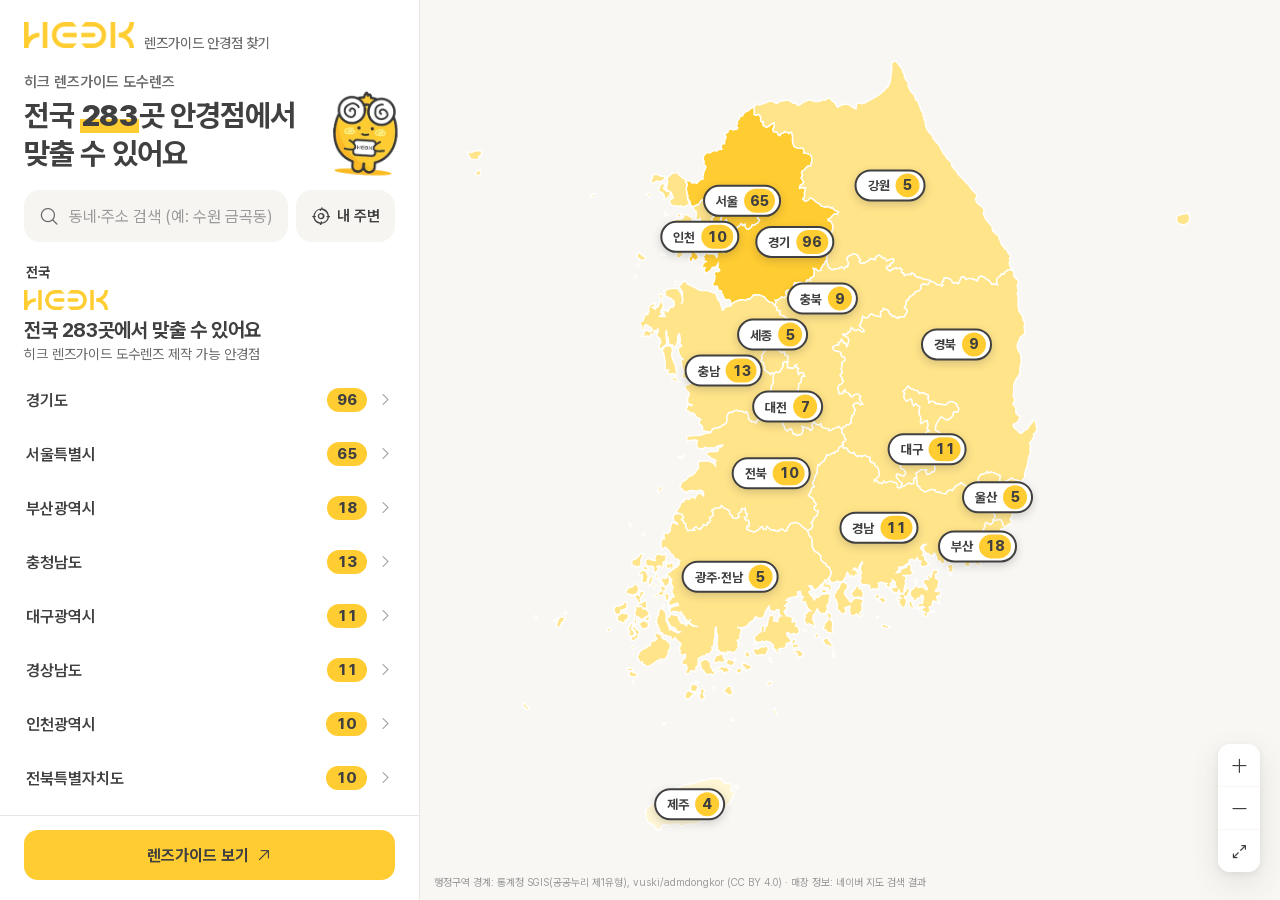
==== stores/index.html @ ebd90c10 "안경점 찾기 페이지 추가 (stores/) 히크 렌즈가이드 도수렌즈 제작 가능 안경점 283곳을 전국 지도에서 시·도 → 시·군·구 → 매장 순으로 찾는 페이지. 외부 지도 API" ====
<!doctype html>
<html lang="ko">
<head>
<meta charset="utf-8">
<meta name="viewport" content="width=device-width, initial-scale=1, viewport-fit=cover">
<title>히크 렌즈가이드 도수렌즈 안경점 찾기</title>
<meta name="description" content="히크 렌즈가이드 도수렌즈를 맞출 수 있는 전국 안경점을 지도에서 찾아보세요.">
<meta name="theme-color" content="#FAF8F3" media="(prefers-color-scheme: light)">
<meta name="theme-color" content="#1C1C1E" media="(prefers-color-scheme: dark)">
<meta property="og:title" content="히크 렌즈가이드 도수렌즈 안경점 찾기">
<meta property="og:description" content="우리 동네에서 도수렌즈를 맞출 수 있는 안경점을 확인하세요.">
<link rel="preload" href="map/national.json" as="fetch" crossorigin>
<link rel="preload" href="data/stores.json" as="fetch" crossorigin>
<link rel="stylesheet" href="assets/font/pretendard.css">
<link rel="stylesheet" href="assets/icons/regular.css">
<link rel="stylesheet" href="app.css?v=9">
</head>
<body>
<div class="app" id="app">
  <aside class="panel" id="panel" aria-label="안경점 찾기">
    <header class="brand">
      <a class="logo" href="https://smartstore.naver.com/moremetaglass" target="_blank" rel="noopener"><img src="assets/brand/logo.png" alt="HEEK 히크 렌즈가이드 연구소" width="96" height="26"></a>
      <span class="brand-sub">렌즈가이드 안경점 찾기</span>
    </header>

    <section class="hero" id="hero">
      <p class="hero-kicker">히크 렌즈가이드 도수렌즈</p>
      <h1 class="hero-title">전국 <strong id="heroCount">-</strong>곳 안경점에서<br>맞출 수 있어요</h1>
      <img class="hero-char" src="assets/brand/ttoryeot-wave.webp" alt="" width="84" height="103">
    </section>

    <div class="finder" id="finder">
      <form class="search" id="searchForm" role="search" autocomplete="off">
        <i class="ph ph-magnifying-glass" aria-hidden="true"></i>
        <label class="sr-only" for="q">지역, 동네, 매장 이름 검색</label>
        <input id="q" type="search" inputmode="search" placeholder="동네·주소 검색 (예: 수원 금곡동)" enterkeyhint="search">
        <button type="button" class="search-clear" id="qClear" aria-label="검색어 지우기" hidden><i class="ph ph-x-circle"></i></button>
      </form>
      <button type="button" class="near" id="nearBtn"><i class="ph ph-crosshair"></i><span>내 주변</span></button>
      <ul class="suggest" id="suggest" role="listbox" hidden></ul>
    </div>

    <div class="sheet" id="sheet">
      <div class="sheet-grip" id="grip" aria-hidden="true"><span></span></div>
      <nav class="crumbs" id="crumbs" aria-label="지역 경로"></nav>
      <div class="sheet-head" id="sheetHead"></div>
      <div class="sheet-body" id="sheetBody"></div>
      <footer class="sheet-foot">
        <a class="cta" href="https://smartstore.naver.com/moremetaglass" target="_blank" rel="noopener">렌즈가이드 보기<i class="ph ph-arrow-up-right"></i></a>
      </footer>
    </div>
  </aside>

  <main class="stage" id="stage" aria-label="안경점 지도">
    <svg class="map" id="map" role="img" aria-label="대한민국 지도">
      <g id="gSido"></g>
      <g id="gSgg"></g>
      <g id="gDong"></g>
      <g id="gLines"></g>
    </svg>
    <div class="overlay" id="overlay"></div>
    <div class="zoom" role="group" aria-label="지도 확대 축소">
      <button type="button" id="zoomIn" aria-label="확대"><i class="ph ph-plus"></i></button>
      <button type="button" id="zoomOut" aria-label="축소"><i class="ph ph-minus"></i></button>
      <button type="button" id="zoomHome" aria-label="전국 보기"><i class="ph ph-arrows-out-simple"></i></button>
    </div>
    <p class="attrib">행정구역 경계: 통계청 SGIS(공공누리 제1유형), vuski/admdongkor (CC BY 4.0) · 매장 정보: 네이버 지도 검색 결과</p>
    <div class="toast" id="toast" role="status" aria-live="polite"></div>
    <div class="pop" id="pop" hidden role="dialog" aria-label="매장 요약"></div>
    <div class="loading" id="loading"><img src="assets/brand/ttoryeot-wave.webp" alt="" width="96" height="118"><span>지도를 불러오는 중이에요</span></div>
  </main>
</div>

<template id="tplNotice">
  <p class="notice">공개된 정보와 이용자 제보를 바탕으로, VR 렌즈 도수 제작 경험이 있는 것으로 알려진 안경점입니다. 안경사 변경, 렌즈 재고 등 매장 사정에 따라 제작이 어려울 수 있으며 제작을 보장하지는 않습니다.<span class="src">지도 경계: 통계청 SGIS(공공누리 제1유형), vuski/admdongkor(CC BY 4.0) · 매장 정보: 네이버 지도 검색 결과</span></p>
</template>
<script src="app.js?v=9" defer></script>
</body>
</html>
---- stores/assets/font/pretendard.css ----
/*
Copyright (c) 2021 Kil Hyung-jin, with Reserved Font Name Pretendard.
https://github.com/orioncactus/pretendard

This Font Software is licensed under the SIL Open Font License, Version 1.1.
This license is copied below, and is also available with a FAQ at:
http://scripts.sil.org/OFL
*/
/* [0] */
@font-face {
	font-family: 'Pretendard Variable';
	font-style: normal;
	font-display: swap;
	font-weight: 45 920;
	src: url(./woff2-dynamic-subset/PretendardVariable.subset.0.woff2) format('woff2-variations');
	unicode-range: U+f9ca-fa0b, U+ff03-ff05, U+ff07, U+ff0a-ff0b, U+ff0d-ff19, U+ff1b, U+ff1d, U+ff20-ff5b, U+ff5d, U+ffe0-ffe3, U+ffe5-ffe6;
}

/* [1] */
@font-face {
	font-family: 'Pretendard Variable';
	font-style: normal;
	font-display: swap;
	font-weight: 45 920;
	src: url(./woff2-dynamic-subset/PretendardVariable.subset.1.woff2) format('woff2-variations');
	unicode-range: U+d723-d728, U+d72a-d733, U+d735-d748, U+d74a-d74f, U+d752-d753, U+d755-d757, U+d75a-d75f, U+d762-d764, U+d766-d768, U+d76a-d76b, U+d76d-d76f, U+d771-d787, U+d789-d78b, U+d78d-d78f, U+d791-d797, U+d79a, U+d79c, U+d79e-d7a3, U+f900-f909, U+f90b-f92e;
}

/* [2] */
@font-face {
	font-family: 'Pretendard Variable';
	font-style: normal;
	font-display: swap;
	font-weight: 45 920;
	src: url(./woff2-dynamic-subset/PretendardVariable.subset.2.woff2) format('woff2-variations');
	unicode-range: U+d679-d68b, U+d68e-d69e, U+d6a0, U+d6a2-d6a7, U+d6a9-d6c3, U+d6c6-d6c7, U+d6c9-d6cb, U+d6cd-d6d3, U+d6d5-d6d6, U+d6d8-d6e3, U+d6e5-d6e7, U+d6e9-d6fb, U+d6fd-d717, U+d719-d71f, U+d721-d722;
}

/* [3] */
@font-face {
	font-family: 'Pretendard Variable';
	font-style: normal;
	font-display: swap;
	font-weight: 45 920;
	src: url(./woff2-dynamic-subset/PretendardVariable.subset.3.woff2) format('woff2-variations');
	unicode-range: U+d5bc-d5c7, U+d5ca-d5cb, U+d5cd-d5cf, U+d5d1-d5d7, U+d5d9-d5da, U+d5dc, U+d5de-d5e3, U+d5e6-d5e7, U+d5e9-d5eb, U+d5ed-d5f6, U+d5f8, U+d5fa-d5ff, U+d602-d603, U+d605-d607, U+d609-d60f, U+d612-d613, U+d616-d61b, U+d61d-d637, U+d63a-d63b, U+d63d-d63f, U+d641-d647, U+d64a-d64c, U+d64e-d653, U+d656-d657, U+d659-d65b, U+d65d-d666, U+d668, U+d66a-d678;
}

/* [4] */
@font-face {
	font-family: 'Pretendard Variable';
	font-style: normal;
	font-display: swap;
	font-weight: 45 920;
	src: url(./woff2-dynamic-subset/PretendardVariable.subset.4.woff2) format('woff2-variations');
	unicode-range: U+d507, U+d509-d50b, U+d50d-d513, U+d515-d53b, U+d53e-d53f, U+d541-d543, U+d545-d54c, U+d54e, U+d550, U+d552-d557, U+d55a-d55b, U+d55d-d55f, U+d561-d564, U+d566-d567, U+d56a, U+d56c, U+d56e-d573, U+d576-d577, U+d579-d583, U+d585-d586, U+d58a-d5a4, U+d5a6-d5bb;
}

/* [5] */
@font-face {
	font-family: 'Pretendard Variable';
	font-style: normal;
	font-display: swap;
	font-weight: 45 920;
	src: url(./woff2-dynamic-subset/PretendardVariable.subset.5.woff2) format('woff2-variations');
	unicode-range: U+d464-d477, U+d47a-d47b, U+d47d-d47f, U+d481-d487, U+d489-d48a, U+d48c, U+d48e-d4e7, U+d4e9-d503, U+d505-d506;
}

/* [6] */
@font-face {
	font-family: 'Pretendard Variable';
	font-style: normal;
	font-display: swap;
	font-weight: 45 920;
	src: url(./woff2-dynamic-subset/PretendardVariable.subset.6.woff2) format('woff2-variations');
	unicode-range: U+d3bf-d3c7, U+d3ca-d3cf, U+d3d1-d3eb, U+d3ee-d3ef, U+d3f1-d3f3, U+d3f5-d3fb, U+d3fd-d400, U+d402-d45b, U+d45d-d463;
}

/* [7] */
@font-face {
	font-family: 'Pretendard Variable';
	font-style: normal;
	font-display: swap;
	font-weight: 45 920;
	src: url(./woff2-dynamic-subset/PretendardVariable.subset.7.woff2) format('woff2-variations');
	unicode-range: U+d2ff, U+d302-d304, U+d306-d30b, U+d30f, U+d311-d313, U+d315-d31b, U+d31e, U+d322-d324, U+d326-d327, U+d32a-d32b, U+d32d-d32f, U+d331-d337, U+d339-d33c, U+d33e-d37b, U+d37e-d37f, U+d381-d383, U+d385-d38b, U+d38e-d390, U+d392-d397, U+d39a-d39b, U+d39d-d39f, U+d3a1-d3a7, U+d3a9-d3aa, U+d3ac, U+d3ae-d3b3, U+d3b5-d3b7, U+d3b9-d3bb, U+d3bd-d3be;
}

/* [8] */
@font-face {
	font-family: 'Pretendard Variable';
	font-style: normal;
	font-display: swap;
	font-weight: 45 920;
	src: url(./woff2-dynamic-subset/PretendardVariable.subset.8.woff2) format('woff2-variations');
	unicode-range: U+d257-d27f, U+d281-d29b, U+d29d-d29f, U+d2a1-d2ab, U+d2ad-d2b7, U+d2ba-d2bb, U+d2bd-d2bf, U+d2c1-d2c7, U+d2c9-d2ef, U+d2f2-d2f3, U+d2f5-d2f7, U+d2f9-d2fe;
}

/* [9] */
@font-face {
	font-family: 'Pretendard Variable';
	font-style: normal;
	font-display: swap;
	font-weight: 45 920;
	src: url(./woff2-dynamic-subset/PretendardVariable.subset.9.woff2) format('woff2-variations');
	unicode-range: U+d1b4, U+d1b6-d1f3, U+d1f5-d22b, U+d22e-d22f, U+d231-d233, U+d235-d23b, U+d23d-d240, U+d242-d256;
}

/* [10] */
@font-face {
	font-family: 'Pretendard Variable';
	font-style: normal;
	font-display: swap;
	font-weight: 45 920;
	src: url(./woff2-dynamic-subset/PretendardVariable.subset.10.woff2) format('woff2-variations');
	unicode-range: U+d105-d12f, U+d132-d133, U+d135-d137, U+d139-d13f, U+d141-d142, U+d144, U+d146-d14b, U+d14e-d14f, U+d151-d153, U+d155-d15b, U+d15e-d187, U+d189-d19f, U+d1a2-d1a3, U+d1a5-d1a7, U+d1a9-d1af, U+d1b2-d1b3;
}

/* [11] */
@font-face {
	font-family: 'Pretendard Variable';
	font-style: normal;
	font-display: swap;
	font-weight: 45 920;
	src: url(./woff2-dynamic-subset/PretendardVariable.subset.11.woff2) format('woff2-variations');
	unicode-range: U+d04b-d04f, U+d051-d057, U+d059-d06b, U+d06d-d06f, U+d071-d073, U+d075-d07b, U+d07e-d0a3, U+d0a6-d0a7, U+d0a9-d0ab, U+d0ad-d0b3, U+d0b6, U+d0b8, U+d0ba-d0bf, U+d0c2-d0c3, U+d0c5-d0c7, U+d0c9-d0cf, U+d0d2, U+d0d6-d0db, U+d0de-d0df, U+d0e1-d0e3, U+d0e5-d0eb, U+d0ee-d0f0, U+d0f2-d104;
}

/* [12] */
@font-face {
	font-family: 'Pretendard Variable';
	font-style: normal;
	font-display: swap;
	font-weight: 45 920;
	src: url(./woff2-dynamic-subset/PretendardVariable.subset.12.woff2) format('woff2-variations');
	unicode-range: U+cfa2-cfc3, U+cfc5-cfdf, U+cfe2-cfe3, U+cfe5-cfe7, U+cfe9-cff4, U+cff6-cffb, U+cffd-cfff, U+d001-d003, U+d005-d017, U+d019-d033, U+d036-d037, U+d039-d03b, U+d03d-d04a;
}

/* [13] */
@font-face {
	font-family: 'Pretendard Variable';
	font-style: normal;
	font-display: swap;
	font-weight: 45 920;
	src: url(./woff2-dynamic-subset/PretendardVariable.subset.13.woff2) format('woff2-variations');
	unicode-range: U+cef0-cef3, U+cef6, U+cef9-ceff, U+cf01-cf03, U+cf05-cf07, U+cf09-cf0f, U+cf11-cf12, U+cf14-cf1b, U+cf1d-cf1f, U+cf21-cf2f, U+cf31-cf53, U+cf56-cf57, U+cf59-cf5b, U+cf5d-cf63, U+cf66, U+cf68, U+cf6a-cf6f, U+cf71-cf84, U+cf86-cf8b, U+cf8d-cfa1;
}

/* [14] */
@font-face {
	font-family: 'Pretendard Variable';
	font-style: normal;
	font-display: swap;
	font-weight: 45 920;
	src: url(./woff2-dynamic-subset/PretendardVariable.subset.14.woff2) format('woff2-variations');
	unicode-range: U+ce3c-ce57, U+ce5a-ce5b, U+ce5d-ce5f, U+ce61-ce67, U+ce6a, U+ce6c, U+ce6e-ce73, U+ce76-ce77, U+ce79-ce7b, U+ce7d-ce83, U+ce85-ce88, U+ce8a-ce8f, U+ce91-ce93, U+ce95-ce97, U+ce99-ce9f, U+cea2, U+cea4-ceab, U+cead-cee3, U+cee6-cee7, U+cee9-ceeb, U+ceed-ceef;
}

/* [15] */
@font-face {
	font-family: 'Pretendard Variable';
	font-style: normal;
	font-display: swap;
	font-weight: 45 920;
	src: url(./woff2-dynamic-subset/PretendardVariable.subset.15.woff2) format('woff2-variations');
	unicode-range: U+cd92-cd93, U+cd96-cd97, U+cd99-cd9b, U+cd9d-cda3, U+cda6-cda8, U+cdaa-cdaf, U+cdb1-cdc3, U+cdc5-cdcb, U+cdcd-cde7, U+cde9-ce03, U+ce05-ce1f, U+ce22-ce34, U+ce36-ce3b;
}

/* [16] */
@font-face {
	font-family: 'Pretendard Variable';
	font-style: normal;
	font-display: swap;
	font-weight: 45 920;
	src: url(./woff2-dynamic-subset/PretendardVariable.subset.16.woff2) format('woff2-variations');
	unicode-range: U+ccef-cd07, U+cd0a-cd0b, U+cd0d-cd1a, U+cd1c, U+cd1e-cd2b, U+cd2d-cd5b, U+cd5d-cd77, U+cd79-cd91;
}

/* [17] */
@font-face {
	font-family: 'Pretendard Variable';
	font-style: normal;
	font-display: swap;
	font-weight: 45 920;
	src: url(./woff2-dynamic-subset/PretendardVariable.subset.17.woff2) format('woff2-variations');
	unicode-range: U+cc3f-cc43, U+cc46-cc47, U+cc49-cc4b, U+cc4d-cc53, U+cc55-cc58, U+cc5a-cc5f, U+cc61-cc97, U+cc9a-cc9b, U+cc9d-cc9f, U+cca1-cca7, U+ccaa, U+ccac, U+ccae-ccb3, U+ccb6-ccb7, U+ccb9-ccbb, U+ccbd-cccf, U+ccd1-cce3, U+cce5-ccee;
}

/* [18] */
@font-face {
	font-family: 'Pretendard Variable';
	font-style: normal;
	font-display: swap;
	font-weight: 45 920;
	src: url(./woff2-dynamic-subset/PretendardVariable.subset.18.woff2) format('woff2-variations');
	unicode-range: U+cb91-cbd3, U+cbd5-cbe3, U+cbe5-cc0b, U+cc0e-cc0f, U+cc11-cc13, U+cc15-cc1b, U+cc1d-cc20, U+cc23-cc27, U+cc2a-cc2b, U+cc2d, U+cc2f, U+cc31-cc37, U+cc3a, U+cc3c;
}

/* [19] */
@font-face {
	font-family: 'Pretendard Variable';
	font-style: normal;
	font-display: swap;
	font-weight: 45 920;
	src: url(./woff2-dynamic-subset/PretendardVariable.subset.19.woff2) format('woff2-variations');
	unicode-range: U+caf4-cb47, U+cb4a-cb90;
}

/* [20] */
@font-face {
	font-family: 'Pretendard Variable';
	font-style: normal;
	font-display: swap;
	font-weight: 45 920;
	src: url(./woff2-dynamic-subset/PretendardVariable.subset.20.woff2) format('woff2-variations');
	unicode-range: U+ca4a-ca4b, U+ca4e-ca4f, U+ca51-ca53, U+ca55-ca5b, U+ca5d-ca60, U+ca62-ca83, U+ca85-cabb, U+cabe-cabf, U+cac1-cac3, U+cac5-cacb, U+cacd-cad0, U+cad2, U+cad4-cad8, U+cada-caf3;
}

/* [21] */
@font-face {
	font-family: 'Pretendard Variable';
	font-style: normal;
	font-display: swap;
	font-weight: 45 920;
	src: url(./woff2-dynamic-subset/PretendardVariable.subset.21.woff2) format('woff2-variations');
	unicode-range: U+c996-c997, U+c99a-c99c, U+c99e-c9bf, U+c9c2-c9c3, U+c9c5-c9c7, U+c9c9-c9cf, U+c9d2, U+c9d4, U+c9d7-c9d8, U+c9db, U+c9de-c9df, U+c9e1-c9e3, U+c9e5-c9e6, U+c9e8-c9eb, U+c9ee-c9f0, U+c9f2-c9f7, U+c9f9-ca0b, U+ca0d-ca28, U+ca2a-ca49;
}

/* [22] */
@font-face {
	font-family: 'Pretendard Variable';
	font-style: normal;
	font-display: swap;
	font-weight: 45 920;
	src: url(./woff2-dynamic-subset/PretendardVariable.subset.22.woff2) format('woff2-variations');
	unicode-range: U+c8e9-c8f4, U+c8f6-c8fb, U+c8fe-c8ff, U+c901-c903, U+c905-c90b, U+c90e-c910, U+c912-c917, U+c919-c92b, U+c92d-c94f, U+c951-c953, U+c955-c96b, U+c96d-c973, U+c975-c987, U+c98a-c98b, U+c98d-c98f, U+c991-c995;
}

/* [23] */
@font-face {
	font-family: 'Pretendard Variable';
	font-style: normal;
	font-display: swap;
	font-weight: 45 920;
	src: url(./woff2-dynamic-subset/PretendardVariable.subset.23.woff2) format('woff2-variations');
	unicode-range: U+c841-c84b, U+c84d-c86f, U+c872-c873, U+c875-c877, U+c879-c87f, U+c882-c884, U+c887-c88a, U+c88d-c8c3, U+c8c5-c8df, U+c8e1-c8e8;
}

/* [24] */
@font-face {
	font-family: 'Pretendard Variable';
	font-style: normal;
	font-display: swap;
	font-weight: 45 920;
	src: url(./woff2-dynamic-subset/PretendardVariable.subset.24.woff2) format('woff2-variations');
	unicode-range: U+c779-c77b, U+c77e-c782, U+c786, U+c78b, U+c78d, U+c78f, U+c792-c793, U+c795, U+c797, U+c799-c79f, U+c7a2, U+c7a7-c7ab, U+c7ae-c7bb, U+c7bd-c7c0, U+c7c2-c7c7, U+c7c9-c7dc, U+c7de-c7ff, U+c802-c803, U+c805-c807, U+c809, U+c80b-c80f, U+c812, U+c814, U+c817-c81b, U+c81e-c81f, U+c821-c823, U+c825-c82e, U+c830-c837, U+c839-c83b, U+c83d-c840;
}

/* [25] */
@font-face {
	font-family: 'Pretendard Variable';
	font-style: normal;
	font-display: swap;
	font-weight: 45 920;
	src: url(./woff2-dynamic-subset/PretendardVariable.subset.25.woff2) format('woff2-variations');
	unicode-range: U+c6bb-c6bf, U+c6c2, U+c6c4, U+c6c6-c6cb, U+c6ce-c6cf, U+c6d1-c6d3, U+c6d5-c6db, U+c6dd-c6df, U+c6e1-c6e7, U+c6e9-c6eb, U+c6ed-c6ef, U+c6f1-c6f8, U+c6fa-c703, U+c705-c707, U+c709-c70b, U+c70d-c716, U+c718, U+c71a-c71f, U+c722-c723, U+c725-c727, U+c729-c734, U+c736-c73b, U+c73e-c73f, U+c741-c743, U+c745-c74b, U+c74e-c750, U+c752-c757, U+c759-c773, U+c776-c777;
}

/* [26] */
@font-face {
	font-family: 'Pretendard Variable';
	font-style: normal;
	font-display: swap;
	font-weight: 45 920;
	src: url(./woff2-dynamic-subset/PretendardVariable.subset.26.woff2) format('woff2-variations');
	unicode-range: U+c5f5-c5fb, U+c5fe, U+c602-c605, U+c607, U+c609-c60f, U+c611-c61a, U+c61c-c623, U+c626-c627, U+c629-c62b, U+c62d, U+c62f-c632, U+c636, U+c638, U+c63a-c63f, U+c642-c643, U+c645-c647, U+c649-c652, U+c656-c65b, U+c65d-c65f, U+c661-c663, U+c665-c677, U+c679-c67b, U+c67d-c693, U+c696-c697, U+c699-c69b, U+c69d-c6a3, U+c6a6, U+c6a8, U+c6aa-c6af, U+c6b2-c6b3, U+c6b5-c6b7, U+c6b9-c6ba;
}

/* [27] */
@font-face {
	font-family: 'Pretendard Variable';
	font-style: normal;
	font-display: swap;
	font-weight: 45 920;
	src: url(./woff2-dynamic-subset/PretendardVariable.subset.27.woff2) format('woff2-variations');
	unicode-range: U+c517-c527, U+c52a-c52b, U+c52d-c52f, U+c531-c538, U+c53a, U+c53c, U+c53e-c543, U+c546-c547, U+c54b, U+c54d-c552, U+c556, U+c55a-c55b, U+c55d, U+c55f, U+c562-c563, U+c565-c567, U+c569-c56f, U+c572, U+c574, U+c576-c57b, U+c57e-c57f, U+c581-c583, U+c585-c586, U+c588-c58b, U+c58e, U+c590, U+c592-c596, U+c599-c5b3, U+c5b6-c5b7, U+c5ba, U+c5be-c5c3, U+c5ca-c5cb, U+c5cd, U+c5cf, U+c5d2-c5d3, U+c5d5-c5d7, U+c5d9-c5df, U+c5e1-c5e2, U+c5e4, U+c5e6-c5eb, U+c5ef, U+c5f1-c5f3;
}

/* [28] */
@font-face {
	font-family: 'Pretendard Variable';
	font-style: normal;
	font-display: swap;
	font-weight: 45 920;
	src: url(./woff2-dynamic-subset/PretendardVariable.subset.28.woff2) format('woff2-variations');
	unicode-range: U+c475-c4ef, U+c4f2-c4f3, U+c4f5-c4f7, U+c4f9-c4ff, U+c502-c50b, U+c50d-c516;
}

/* [29] */
@font-face {
	font-family: 'Pretendard Variable';
	font-style: normal;
	font-display: swap;
	font-weight: 45 920;
	src: url(./woff2-dynamic-subset/PretendardVariable.subset.29.woff2) format('woff2-variations');
	unicode-range: U+c3d0-c3d7, U+c3da-c3db, U+c3dd-c3de, U+c3e1-c3ec, U+c3ee-c3f3, U+c3f5-c42b, U+c42d-c463, U+c466-c474;
}

/* [30] */
@font-face {
	font-family: 'Pretendard Variable';
	font-style: normal;
	font-display: swap;
	font-weight: 45 920;
	src: url(./woff2-dynamic-subset/PretendardVariable.subset.30.woff2) format('woff2-variations');
	unicode-range: U+c32b-c367, U+c36a-c36b, U+c36d-c36f, U+c371-c377, U+c37a-c37b, U+c37e-c383, U+c385-c387, U+c389-c3cf;
}

/* [31] */
@font-face {
	font-family: 'Pretendard Variable';
	font-style: normal;
	font-display: swap;
	font-weight: 45 920;
	src: url(./woff2-dynamic-subset/PretendardVariable.subset.31.woff2) format('woff2-variations');
	unicode-range: U+c26a-c26b, U+c26d-c26f, U+c271-c273, U+c275-c27b, U+c27e-c287, U+c289-c28f, U+c291-c297, U+c299-c29a, U+c29c-c2a3, U+c2a5-c2a7, U+c2a9-c2ab, U+c2ad-c2b3, U+c2b6, U+c2b8, U+c2ba-c2bb, U+c2bd-c2db, U+c2de-c2df, U+c2e1-c2e2, U+c2e5-c2ea, U+c2ee, U+c2f0, U+c2f2-c2f5, U+c2f7, U+c2fa-c2fb, U+c2fd-c2ff, U+c301-c307, U+c309-c30c, U+c30e-c312, U+c315-c323, U+c325-c328, U+c32a;
}

/* [32] */
@font-face {
	font-family: 'Pretendard Variable';
	font-style: normal;
	font-display: swap;
	font-weight: 45 920;
	src: url(./woff2-dynamic-subset/PretendardVariable.subset.32.woff2) format('woff2-variations');
	unicode-range: U+c1bc-c1c3, U+c1c5-c1df, U+c1e1-c1fb, U+c1fd-c203, U+c205-c20c, U+c20e, U+c210-c217, U+c21a-c21b, U+c21d-c21e, U+c221-c227, U+c229-c22a, U+c22c, U+c22e, U+c230, U+c233-c24f, U+c251-c257, U+c259-c269;
}

/* [33] */
@font-face {
	font-family: 'Pretendard Variable';
	font-style: normal;
	font-display: swap;
	font-weight: 45 920;
	src: url(./woff2-dynamic-subset/PretendardVariable.subset.33.woff2) format('woff2-variations');
	unicode-range: U+c101-c11b, U+c11f, U+c121-c123, U+c125-c12b, U+c12e, U+c132-c137, U+c13a-c13b, U+c13d-c13f, U+c141-c147, U+c14a, U+c14c-c153, U+c155-c157, U+c159-c15b, U+c15d-c166, U+c169-c16f, U+c171-c177, U+c179-c18b, U+c18e-c18f, U+c191-c193, U+c195-c19b, U+c19d-c19e, U+c1a0, U+c1a2-c1a4, U+c1a6-c1bb;
}

/* [34] */
@font-face {
	font-family: 'Pretendard Variable';
	font-style: normal;
	font-display: swap;
	font-weight: 45 920;
	src: url(./woff2-dynamic-subset/PretendardVariable.subset.34.woff2) format('woff2-variations');
	unicode-range: U+c049-c057, U+c059-c05b, U+c05d-c05f, U+c061-c067, U+c069-c08f, U+c091-c0ab, U+c0ae-c0af, U+c0b1-c0b3, U+c0b5, U+c0b7-c0bb, U+c0be, U+c0c2-c0c7, U+c0ca-c0cb, U+c0cd-c0cf, U+c0d1-c0d7, U+c0d9-c0da, U+c0dc, U+c0de-c0e3, U+c0e5-c0eb, U+c0ed-c0f3, U+c0f6, U+c0f8, U+c0fa-c0ff;
}

/* [35] */
@font-face {
	font-family: 'Pretendard Variable';
	font-style: normal;
	font-display: swap;
	font-weight: 45 920;
	src: url(./woff2-dynamic-subset/PretendardVariable.subset.35.woff2) format('woff2-variations');
	unicode-range: U+bfa7-bfaf, U+bfb1-bfc4, U+bfc6-bfcb, U+bfce-bfcf, U+bfd1-bfd3, U+bfd5-bfdb, U+bfdd-c048;
}

/* [36] */
@font-face {
	font-family: 'Pretendard Variable';
	font-style: normal;
	font-display: swap;
	font-weight: 45 920;
	src: url(./woff2-dynamic-subset/PretendardVariable.subset.36.woff2) format('woff2-variations');
	unicode-range: U+bf07, U+bf09-bf3f, U+bf41-bf4f, U+bf52-bf54, U+bf56-bfa6;
}

/* [37] */
@font-face {
	font-family: 'Pretendard Variable';
	font-style: normal;
	font-display: swap;
	font-weight: 45 920;
	src: url(./woff2-dynamic-subset/PretendardVariable.subset.37.woff2) format('woff2-variations');
	unicode-range: U+be56, U+be58, U+be5c-be5f, U+be62-be63, U+be65-be67, U+be69-be74, U+be76-be7b, U+be7e-be7f, U+be81-be8e, U+be90, U+be92-bea7, U+bea9-becf, U+bed2-bed3, U+bed5-bed6, U+bed9-bee3, U+bee6-bf06;
}

/* [38] */
@font-face {
	font-family: 'Pretendard Variable';
	font-style: normal;
	font-display: swap;
	font-weight: 45 920;
	src: url(./woff2-dynamic-subset/PretendardVariable.subset.38.woff2) format('woff2-variations');
	unicode-range: U+bdb0-bdd3, U+bdd5-bdef, U+bdf1-be0b, U+be0d-be0f, U+be11-be13, U+be15-be43, U+be46-be47, U+be49-be4b, U+be4d-be53;
}

/* [39] */
@font-face {
	font-family: 'Pretendard Variable';
	font-style: normal;
	font-display: swap;
	font-weight: 45 920;
	src: url(./woff2-dynamic-subset/PretendardVariable.subset.39.woff2) format('woff2-variations');
	unicode-range: U+bd03, U+bd06, U+bd08, U+bd0a-bd0f, U+bd11-bd22, U+bd25-bd47, U+bd49-bd58, U+bd5a-bd7f, U+bd82-bd83, U+bd85-bd87, U+bd8a-bd8f, U+bd91-bd92, U+bd94, U+bd96-bd98, U+bd9a-bdaf;
}

/* [40] */
@font-face {
	font-family: 'Pretendard Variable';
	font-style: normal;
	font-display: swap;
	font-weight: 45 920;
	src: url(./woff2-dynamic-subset/PretendardVariable.subset.40.woff2) format('woff2-variations');
	unicode-range: U+bc4e-bc83, U+bc86-bc87, U+bc89-bc8b, U+bc8d-bc93, U+bc96, U+bc98, U+bc9b-bc9f, U+bca2-bca3, U+bca5-bca7, U+bca9-bcb2, U+bcb4-bcbb, U+bcbe-bcbf, U+bcc1-bcc3, U+bcc5-bccc, U+bcce-bcd0, U+bcd2-bcd4, U+bcd6-bcf3, U+bcf7, U+bcf9-bcfb, U+bcfd-bd02;
}

/* [41] */
@font-face {
	font-family: 'Pretendard Variable';
	font-style: normal;
	font-display: swap;
	font-weight: 45 920;
	src: url(./woff2-dynamic-subset/PretendardVariable.subset.41.woff2) format('woff2-variations');
	unicode-range: U+bb90-bba3, U+bba5-bbab, U+bbad-bbbf, U+bbc1-bbf7, U+bbfa-bbfb, U+bbfd-bbfe, U+bc01-bc07, U+bc09-bc0a, U+bc0e, U+bc10, U+bc12-bc13, U+bc17, U+bc19-bc1a, U+bc1e, U+bc20-bc23, U+bc26, U+bc28, U+bc2a-bc2c, U+bc2e-bc2f, U+bc32-bc33, U+bc35-bc37, U+bc39-bc3f, U+bc41-bc42, U+bc44, U+bc46-bc48, U+bc4a-bc4d;
}

/* [42] */
@font-face {
	font-family: 'Pretendard Variable';
	font-style: normal;
	font-display: swap;
	font-weight: 45 920;
	src: url(./woff2-dynamic-subset/PretendardVariable.subset.42.woff2) format('woff2-variations');
	unicode-range: U+bae6-bafb, U+bafd-bb17, U+bb19-bb33, U+bb37, U+bb39-bb3a, U+bb3d-bb43, U+bb45-bb46, U+bb48, U+bb4a-bb4f, U+bb51-bb53, U+bb55-bb57, U+bb59-bb62, U+bb64-bb8f;
}

/* [43] */
@font-face {
	font-family: 'Pretendard Variable';
	font-style: normal;
	font-display: swap;
	font-weight: 45 920;
	src: url(./woff2-dynamic-subset/PretendardVariable.subset.43.woff2) format('woff2-variations');
	unicode-range: U+ba30-ba37, U+ba3a-ba3b, U+ba3d-ba3f, U+ba41-ba47, U+ba49-ba4a, U+ba4c, U+ba4e-ba53, U+ba56-ba57, U+ba59-ba5b, U+ba5d-ba63, U+ba65-ba66, U+ba68-ba6f, U+ba71-ba73, U+ba75-ba77, U+ba79-ba84, U+ba86, U+ba88-baa7, U+baaa, U+baad-baaf, U+bab1-bab7, U+baba, U+babc, U+babe-bae5;
}

/* [44] */
@font-face {
	font-family: 'Pretendard Variable';
	font-style: normal;
	font-display: swap;
	font-weight: 45 920;
	src: url(./woff2-dynamic-subset/PretendardVariable.subset.44.woff2) format('woff2-variations');
	unicode-range: U+b96e-b973, U+b976-b977, U+b979-b97b, U+b97d-b983, U+b986, U+b988, U+b98a-b98d, U+b98f-b9ab, U+b9ae-b9af, U+b9b1-b9b3, U+b9b5-b9bb, U+b9be, U+b9c0, U+b9c2-b9c7, U+b9ca-b9cb, U+b9cd, U+b9d2-b9d7, U+b9da, U+b9dc, U+b9df-b9e0, U+b9e2, U+b9e6-b9e7, U+b9e9-b9f3, U+b9f6, U+b9f8, U+b9fb-ba2f;
}

/* [45] */
@font-face {
	font-family: 'Pretendard Variable';
	font-style: normal;
	font-display: swap;
	font-weight: 45 920;
	src: url(./woff2-dynamic-subset/PretendardVariable.subset.45.woff2) format('woff2-variations');
	unicode-range: U+b8bf-b8cb, U+b8cd-b8e0, U+b8e2-b8e7, U+b8ea-b8eb, U+b8ed-b8ef, U+b8f1-b8f7, U+b8fa, U+b8fc, U+b8fe-b903, U+b905-b917, U+b919-b91f, U+b921-b93b, U+b93d-b957, U+b95a-b95b, U+b95d-b95f, U+b961-b967, U+b969-b96c;
}

/* [46] */
@font-face {
	font-family: 'Pretendard Variable';
	font-style: normal;
	font-display: swap;
	font-weight: 45 920;
	src: url(./woff2-dynamic-subset/PretendardVariable.subset.46.woff2) format('woff2-variations');
	unicode-range: U+b80d-b80f, U+b811-b817, U+b81a, U+b81c-b823, U+b826-b827, U+b829-b82b, U+b82d-b833, U+b836, U+b83a-b83f, U+b841-b85b, U+b85e-b85f, U+b861-b863, U+b865-b86b, U+b86e, U+b870, U+b872-b8af, U+b8b1-b8be;
}

/* [47] */
@font-face {
	font-family: 'Pretendard Variable';
	font-style: normal;
	font-display: swap;
	font-weight: 45 920;
	src: url(./woff2-dynamic-subset/PretendardVariable.subset.47.woff2) format('woff2-variations');
	unicode-range: U+b74d-b75f, U+b761-b763, U+b765-b774, U+b776-b77b, U+b77e-b77f, U+b781-b783, U+b785-b78b, U+b78e, U+b792-b796, U+b79a-b79b, U+b79d-b7a7, U+b7aa, U+b7ae-b7b3, U+b7b6-b7c8, U+b7ca-b7eb, U+b7ee-b7ef, U+b7f1-b7f3, U+b7f5-b7fb, U+b7fe, U+b802-b806, U+b80a-b80b;
}

/* [48] */
@font-face {
	font-family: 'Pretendard Variable';
	font-style: normal;
	font-display: swap;
	font-weight: 45 920;
	src: url(./woff2-dynamic-subset/PretendardVariable.subset.48.woff2) format('woff2-variations');
	unicode-range: U+b6a7-b6aa, U+b6ac-b6b0, U+b6b2-b6ef, U+b6f1-b727, U+b72a-b72b, U+b72d-b72e, U+b731-b737, U+b739-b73a, U+b73c-b743, U+b745-b74c;
}

/* [49] */
@font-face {
	font-family: 'Pretendard Variable';
	font-style: normal;
	font-display: swap;
	font-weight: 45 920;
	src: url(./woff2-dynamic-subset/PretendardVariable.subset.49.woff2) format('woff2-variations');
	unicode-range: U+b605-b60f, U+b612-b617, U+b619-b624, U+b626-b69b, U+b69e-b6a3, U+b6a5-b6a6;
}

/* [50] */
@font-face {
	font-family: 'Pretendard Variable';
	font-style: normal;
	font-display: swap;
	font-weight: 45 920;
	src: url(./woff2-dynamic-subset/PretendardVariable.subset.50.woff2) format('woff2-variations');
	unicode-range: U+b55f, U+b562-b583, U+b585-b59f, U+b5a2-b5a3, U+b5a5-b5a7, U+b5a9-b5b2, U+b5b5-b5ba, U+b5bd-b604;
}

/* [51] */
@font-face {
	font-family: 'Pretendard Variable';
	font-style: normal;
	font-display: swap;
	font-weight: 45 920;
	src: url(./woff2-dynamic-subset/PretendardVariable.subset.51.woff2) format('woff2-variations');
	unicode-range: U+b4a5-b4b6, U+b4b8-b4bf, U+b4c1-b4c7, U+b4c9-b4db, U+b4de-b4df, U+b4e1-b4e2, U+b4e5-b4eb, U+b4ee, U+b4f0, U+b4f2-b513, U+b516-b517, U+b519-b51a, U+b51d-b523, U+b526, U+b528, U+b52b-b52f, U+b532-b533, U+b535-b537, U+b539-b53f, U+b541-b544, U+b546-b54b, U+b54d-b54f, U+b551-b55b, U+b55d-b55e;
}

/* [52] */
@font-face {
	font-family: 'Pretendard Variable';
	font-style: normal;
	font-display: swap;
	font-weight: 45 920;
	src: url(./woff2-dynamic-subset/PretendardVariable.subset.52.woff2) format('woff2-variations');
	unicode-range: U+b3f8-b3fb, U+b3fd-b40f, U+b411-b417, U+b419-b41b, U+b41d-b41f, U+b421-b427, U+b42a-b42b, U+b42d-b44f, U+b452-b453, U+b455-b457, U+b459-b45f, U+b462-b464, U+b466-b46b, U+b46d-b47f, U+b481-b4a3;
}

/* [53] */
@font-face {
	font-family: 'Pretendard Variable';
	font-style: normal;
	font-display: swap;
	font-weight: 45 920;
	src: url(./woff2-dynamic-subset/PretendardVariable.subset.53.woff2) format('woff2-variations');
	unicode-range: U+b342-b353, U+b356-b357, U+b359-b35b, U+b35d-b35e, U+b360-b363, U+b366, U+b368, U+b36a-b36d, U+b36f, U+b372-b373, U+b375-b377, U+b379-b37f, U+b381-b382, U+b384, U+b386-b38b, U+b38d-b3c3, U+b3c6-b3c7, U+b3c9-b3ca, U+b3cd-b3d3, U+b3d6, U+b3d8, U+b3da-b3f7;
}

/* [54] */
@font-face {
	font-family: 'Pretendard Variable';
	font-style: normal;
	font-display: swap;
	font-weight: 45 920;
	src: url(./woff2-dynamic-subset/PretendardVariable.subset.54.woff2) format('woff2-variations');
	unicode-range: U+b27c-b283, U+b285-b28f, U+b292-b293, U+b295-b297, U+b29a-b29f, U+b2a1-b2a4, U+b2a7-b2a9, U+b2ab, U+b2ad-b2c7, U+b2ca-b2cb, U+b2cd-b2cf, U+b2d1-b2d7, U+b2da, U+b2dc, U+b2de-b2e3, U+b2e7, U+b2e9-b2ea, U+b2ef-b2f3, U+b2f6, U+b2f8, U+b2fa-b2fb, U+b2fd-b2fe, U+b302-b303, U+b305-b307, U+b309-b30f, U+b312, U+b316-b31b, U+b31d-b341;
}

/* [55] */
@font-face {
	font-family: 'Pretendard Variable';
	font-style: normal;
	font-display: swap;
	font-weight: 45 920;
	src: url(./woff2-dynamic-subset/PretendardVariable.subset.55.woff2) format('woff2-variations');
	unicode-range: U+b1d6-b1e7, U+b1e9-b1fc, U+b1fe-b203, U+b206-b207, U+b209-b20b, U+b20d-b213, U+b216-b21f, U+b221-b257, U+b259-b273, U+b275-b27b;
}

/* [56] */
@font-face {
	font-family: 'Pretendard Variable';
	font-style: normal;
	font-display: swap;
	font-weight: 45 920;
	src: url(./woff2-dynamic-subset/PretendardVariable.subset.56.woff2) format('woff2-variations');
	unicode-range: U+b120-b122, U+b126-b127, U+b129-b12b, U+b12d-b133, U+b136, U+b138, U+b13a-b13f, U+b142-b143, U+b145-b14f, U+b151-b153, U+b156-b157, U+b159-b177, U+b17a-b17b, U+b17d-b17f, U+b181-b187, U+b189-b18c, U+b18e-b191, U+b195-b1a7, U+b1a9-b1cb, U+b1cd-b1d5;
}

/* [57] */
@font-face {
	font-family: 'Pretendard Variable';
	font-style: normal;
	font-display: swap;
	font-weight: 45 920;
	src: url(./woff2-dynamic-subset/PretendardVariable.subset.57.woff2) format('woff2-variations');
	unicode-range: U+b05f-b07b, U+b07e-b07f, U+b081-b083, U+b085-b08b, U+b08d-b097, U+b09b, U+b09d-b09f, U+b0a2-b0a7, U+b0aa, U+b0b0, U+b0b2, U+b0b6-b0b7, U+b0b9-b0bb, U+b0bd-b0c3, U+b0c6-b0c7, U+b0ca-b0cf, U+b0d1-b0df, U+b0e1-b0e4, U+b0e6-b107, U+b10a-b10b, U+b10d-b10f, U+b111-b112, U+b114-b117, U+b119-b11a, U+b11c-b11f;
}

/* [58] */
@font-face {
	font-family: 'Pretendard Variable';
	font-style: normal;
	font-display: swap;
	font-weight: 45 920;
	src: url(./woff2-dynamic-subset/PretendardVariable.subset.58.woff2) format('woff2-variations');
	unicode-range: U+afac-afb7, U+afba-afbb, U+afbd-afbf, U+afc1-afc6, U+afca-afcc, U+afce-afd3, U+afd5-afe7, U+afe9-afef, U+aff1-b00b, U+b00d-b00f, U+b011-b013, U+b015-b01b, U+b01d-b027, U+b029-b043, U+b045-b047, U+b049, U+b04b, U+b04d-b052, U+b055-b056, U+b058-b05c, U+b05e;
}

/* [59] */
@font-face {
	font-family: 'Pretendard Variable';
	font-style: normal;
	font-display: swap;
	font-weight: 45 920;
	src: url(./woff2-dynamic-subset/PretendardVariable.subset.59.woff2) format('woff2-variations');
	unicode-range: U+af03-af07, U+af09-af2b, U+af2e-af33, U+af35-af3b, U+af3e-af40, U+af44-af47, U+af4a-af5c, U+af5e-af63, U+af65-af7f, U+af81-afab;
}

/* [60] */
@font-face {
	font-family: 'Pretendard Variable';
	font-style: normal;
	font-display: swap;
	font-weight: 45 920;
	src: url(./woff2-dynamic-subset/PretendardVariable.subset.60.woff2) format('woff2-variations');
	unicode-range: U+ae56-ae5b, U+ae5e-ae60, U+ae62-ae64, U+ae66-ae67, U+ae69-ae6b, U+ae6d-ae83, U+ae85-aebb, U+aebf, U+aec1-aec3, U+aec5-aecb, U+aece, U+aed0, U+aed2-aed7, U+aed9-aef3, U+aef5-af02;
}

/* [61] */
@font-face {
	font-family: 'Pretendard Variable';
	font-style: normal;
	font-display: swap;
	font-weight: 45 920;
	src: url(./woff2-dynamic-subset/PretendardVariable.subset.61.woff2) format('woff2-variations');
	unicode-range: U+ad9c-ada3, U+ada5-adbf, U+adc1-adc3, U+adc5-adc7, U+adc9-add2, U+add4-addb, U+addd-addf, U+ade1-ade3, U+ade5-adf7, U+adfa-adfb, U+adfd-adff, U+ae02-ae07, U+ae0a, U+ae0c, U+ae0e-ae13, U+ae15-ae2f, U+ae31-ae33, U+ae35-ae37, U+ae39-ae3f, U+ae42, U+ae44, U+ae46-ae49, U+ae4b, U+ae4f, U+ae51-ae53, U+ae55;
}

/* [62] */
@font-face {
	font-family: 'Pretendard Variable';
	font-style: normal;
	font-display: swap;
	font-weight: 45 920;
	src: url(./woff2-dynamic-subset/PretendardVariable.subset.62.woff2) format('woff2-variations');
	unicode-range: U+ace2-ace3, U+ace5-ace6, U+ace9-acef, U+acf2, U+acf4, U+acf7-acfb, U+acfe-acff, U+ad01-ad03, U+ad05-ad0b, U+ad0d-ad10, U+ad12-ad1b, U+ad1d-ad33, U+ad35-ad48, U+ad4a-ad4f, U+ad51-ad6b, U+ad6e-ad6f, U+ad71-ad72, U+ad77-ad7c, U+ad7e, U+ad80, U+ad82-ad87, U+ad89-ad8b, U+ad8d-ad8f, U+ad91-ad9b;
}

/* [63] */
@font-face {
	font-family: 'Pretendard Variable';
	font-style: normal;
	font-display: swap;
	font-weight: 45 920;
	src: url(./woff2-dynamic-subset/PretendardVariable.subset.63.woff2) format('woff2-variations');
	unicode-range: U+ac25-ac2c, U+ac2e, U+ac30, U+ac32-ac37, U+ac39-ac3f, U+ac41-ac4c, U+ac4e-ac6f, U+ac72-ac73, U+ac75-ac76, U+ac79-ac7f, U+ac82, U+ac84-ac88, U+ac8a-ac8b, U+ac8d-ac8f, U+ac91-ac93, U+ac95-ac9b, U+ac9d-ac9e, U+aca1-aca7, U+acab, U+acad-acaf, U+acb1-acb7, U+acba-acbb, U+acbe-acc0, U+acc2-acc3, U+acc5-acdf;
}

/* [64] */
@font-face {
	font-family: 'Pretendard Variable';
	font-style: normal;
	font-display: swap;
	font-weight: 45 920;
	src: url(./woff2-dynamic-subset/PretendardVariable.subset.64.woff2) format('woff2-variations');
	unicode-range: U+99df, U+99ed, U+99f1, U+99ff, U+9a01, U+9a08, U+9a0e-9a0f, U+9a19, U+9a2b, U+9a30, U+9a36-9a37, U+9a40, U+9a43, U+9a45, U+9a4d, U+9a55, U+9a57, U+9a5a-9a5b, U+9a5f, U+9a62, U+9a65, U+9a69-9a6a, U+9aa8, U+9ab8, U+9ad3, U+9ae5, U+9aee, U+9b1a, U+9b27, U+9b2a, U+9b31, U+9b3c, U+9b41-9b45, U+9b4f, U+9b54, U+9b5a, U+9b6f, U+9b8e, U+9b91, U+9b9f, U+9bab, U+9bae, U+9bc9, U+9bd6, U+9be4, U+9be8, U+9c0d, U+9c10, U+9c12, U+9c15, U+9c25, U+9c32, U+9c3b, U+9c47, U+9c49, U+9c57, U+9ce5, U+9ce7, U+9ce9, U+9cf3-9cf4, U+9cf6, U+9d09, U+9d1b, U+9d26, U+9d28, U+9d3b, U+9d51, U+9d5d, U+9d60-9d61, U+9d6c, U+9d72, U+9da9, U+9daf, U+9db4, U+9dc4, U+9dd7, U+9df2, U+9df8-9dfa, U+9e1a, U+9e1e, U+9e75, U+9e79, U+9e7d, U+9e7f, U+9e92-9e93, U+9e97, U+9e9d, U+9e9f, U+9ea5, U+9eb4-9eb5, U+9ebb, U+9ebe, U+9ec3, U+9ecd-9ece, U+9ed4, U+9ed8, U+9edb-9edc, U+9ede, U+9ee8, U+9ef4, U+9f07-9f08, U+9f0e, U+9f13, U+9f20, U+9f3b, U+9f4a-9f4b, U+9f4e, U+9f52, U+9f5f, U+9f61, U+9f67, U+9f6a, U+9f6c, U+9f77, U+9f8d, U+9f90, U+9f95, U+9f9c, U+ac02-ac03, U+ac05-ac06, U+ac09-ac0f, U+ac17-ac18, U+ac1b, U+ac1e-ac1f, U+ac21-ac23;
}

/* [65] */
@font-face {
	font-family: 'Pretendard Variable';
	font-style: normal;
	font-display: swap;
	font-weight: 45 920;
	src: url(./woff2-dynamic-subset/PretendardVariable.subset.65.woff2) format('woff2-variations');
	unicode-range: U+338c-339c, U+339f-33a0, U+33a2-33cb, U+33cf-33d0, U+33d3, U+33d6, U+33d8, U+33db-33dd, U+4e01, U+4e03, U+4e07-4e08, U+4e11, U+4e14-4e15, U+4e18-4e19, U+4e1e, U+4e32, U+4e38-4e39, U+4e42-4e43, U+4e45, U+4e4d-4e4f, U+4e56, U+4e58-4e59, U+4e5d-4e5e, U+4e6b, U+4e6d, U+4e73, U+4e76-4e77, U+4e7e, U+4e82, U+4e86, U+4e88, U+4e8e, U+4e90-4e92, U+4e94-4e95, U+4e98, U+4e9b, U+4e9e, U+4ea1-4ea2, U+4ea4-4ea6, U+4ea8, U+4eab, U+4ead-4eae, U+4eb6, U+4ec0-4ec1, U+4ec4, U+4ec7, U+4ecb, U+4ecd, U+4ed4-4ed5, U+4ed7-4ed9, U+4edd, U+4edf, U+4ee4, U+4ef0, U+4ef2, U+4ef6-4ef7, U+4efb, U+4f01, U+4f09, U+4f0b, U+4f0d-4f11, U+4f2f, U+4f34, U+4f36, U+4f38, U+4f3a, U+4f3c-4f3d;
}

/* [66] */
@font-face {
	font-family: 'Pretendard Variable';
	font-style: normal;
	font-display: swap;
	font-weight: 45 920;
	src: url(./woff2-dynamic-subset/PretendardVariable.subset.66.woff2) format('woff2-variations');
	unicode-range: U+3136, U+3138, U+313a-3140, U+3143-3144, U+3150, U+3152, U+3154-3156, U+3158-315b, U+315d-315f, U+3162, U+3164-318c, U+318e, U+3200-321b, U+3231, U+3239, U+3251-325a, U+3260-327b, U+327e-327f, U+328a-3290, U+3294, U+329e, U+32a5, U+3380-3384, U+3388-338b;
}

/* [67] */
@font-face {
	font-family: 'Pretendard Variable';
	font-style: normal;
	font-display: swap;
	font-weight: 45 920;
	src: url(./woff2-dynamic-subset/PretendardVariable.subset.67.woff2) format('woff2-variations');
	unicode-range: U+2f7d, U+2f7f-2f8b, U+2f8e-2f90, U+2f92-2f97, U+2f99-2fa0, U+2fa2-2fa3, U+2fa5-2fa9, U+2fac-2fb1, U+2fb3-2fbc, U+2fc1-2fca, U+2fcd-2fd4, U+3003, U+3012-3019, U+301c, U+301e-3020, U+3036, U+3041, U+3043, U+3045, U+3047, U+3049, U+304e, U+3050, U+3052, U+3056, U+305a, U+305c, U+305e, U+3062, U+3065, U+306c, U+3070-307d, U+3080, U+3085, U+3087, U+308e, U+3090-3091, U+30a1, U+30a5, U+30a9, U+30ae, U+30b1-30b2, U+30b4, U+30b6, U+30bc-30be, U+30c2, U+30c5, U+30cc, U+30d2, U+30d4, U+30d8-30dd, U+30e4, U+30e6, U+30e8, U+30ee, U+30f0-30f2, U+30f4-30f6, U+3133, U+3135;
}

/* [68] */
@font-face {
	font-family: 'Pretendard Variable';
	font-style: normal;
	font-display: swap;
	font-weight: 45 920;
	src: url(./woff2-dynamic-subset/PretendardVariable.subset.68.woff2) format('woff2-variations');
	unicode-range: U+2541-254b, U+25a4-25a9, U+25b1, U+25b5, U+25b9, U+25bf, U+25c1, U+25c3, U+25c9-25ca, U+25cc, U+25ce, U+25d0-25d1, U+25e6, U+25ef, U+260f, U+261d, U+261f, U+262f, U+2660, U+2664, U+2667-2669, U+266d, U+266f, U+2716, U+271a, U+273d, U+2756, U+2776-277f, U+278a-2793, U+2963, U+2965, U+2ac5-2ac6, U+2acb-2acc, U+2f00, U+2f04, U+2f06, U+2f08, U+2f0a-2f0b, U+2f11-2f12, U+2f14, U+2f17-2f18, U+2f1c-2f1d, U+2f1f-2f20, U+2f23-2f26, U+2f28-2f29, U+2f2b, U+2f2d, U+2f2f-2f32, U+2f38, U+2f3c-2f40, U+2f42-2f4c, U+2f4f-2f52, U+2f54-2f58, U+2f5a-2f66, U+2f69-2f70, U+2f72-2f76, U+2f78, U+2f7a-2f7c;
}

/* [69] */
@font-face {
	font-family: 'Pretendard Variable';
	font-style: normal;
	font-display: swap;
	font-weight: 45 920;
	src: url(./woff2-dynamic-subset/PretendardVariable.subset.69.woff2) format('woff2-variations');
	unicode-range: U+2479-2487, U+249c-24d1, U+24d3-24d7, U+24d9-24e9, U+24eb-24f4, U+2500-2501, U+2503, U+250c-2513, U+2515-2516, U+2518-2540;
}

/* [70] */
@font-face {
	font-family: 'Pretendard Variable';
	font-style: normal;
	font-display: swap;
	font-weight: 45 920;
	src: url(./woff2-dynamic-subset/PretendardVariable.subset.70.woff2) format('woff2-variations');
	unicode-range: U+215b-215e, U+2162-2169, U+2170-2179, U+2195-2199, U+21b0-21b4, U+21bc, U+21c0, U+21c4-21c5, U+21cd, U+21cf-21d4, U+21e0-21e3, U+21e6-21e9, U+2200, U+2202-2203, U+2206-2209, U+220b-220c, U+220f, U+2211, U+2213, U+221a, U+221d-2220, U+2222, U+2225-2227, U+2229-222c, U+222e, U+2234-2237, U+223d, U+2243, U+2245, U+2248, U+2250-2253, U+225a, U+2260-2262, U+2264-2267, U+226a-226b, U+226e-2273, U+2276-2277, U+2279-227b, U+2280-2287, U+228a-228b, U+2295-2297, U+22a3-22a5, U+22bb-22bc, U+22ce-22cf, U+22da-22db, U+22ee-22ef, U+2306, U+2312, U+2314, U+2467-2478;
}

/* [71] */
@font-face {
	font-family: 'Pretendard Variable';
	font-style: normal;
	font-display: swap;
	font-weight: 45 920;
	src: url(./woff2-dynamic-subset/PretendardVariable.subset.71.woff2) format('woff2-variations');
	unicode-range: U+81-82, U+84, U+a2-a5, U+a7-a8, U+aa, U+ac, U+b1-b3, U+b6, U+b8-ba, U+bc-be, U+c0, U+c2, U+c6-cb, U+ce-d0, U+d4, U+d8-d9, U+db-dc, U+de-df, U+e6, U+eb, U+ee-f0, U+f4, U+f7-f9, U+fb, U+fe-ff, U+111, U+126-127, U+132-133, U+138, U+13f-142, U+149-14b, U+152-153, U+166-167, U+2bc, U+2c7, U+2d0, U+2d8-2d9, U+2db-2dd, U+391-394, U+396-3a1, U+3a3-3a9, U+3b2-3b6, U+3b8, U+3bc, U+3be-3c1, U+3c3-3c9, U+2010, U+2015-2016, U+2018-2019, U+201b, U+201f-2021, U+2025, U+2030, U+2033-2036, U+203c, U+203e, U+2042, U+2074, U+207a-207f, U+2081-2084, U+2109, U+2113, U+2116, U+2121, U+2126, U+212b, U+2153-2154;
}

/* [72] */
@font-face {
	font-family: 'Pretendard Variable';
	font-style: normal;
	font-display: swap;
	font-weight: 45 920;
	src: url(./woff2-dynamic-subset/PretendardVariable.subset.72.woff2) format('woff2-variations');
	unicode-range: U+e8, U+2da, U+2160, U+2194, U+3054, U+3058, U+306d, U+3086, U+308d, U+30ac, U+30bb, U+30c4, U+30cd-30ce, U+30e2, U+3132, U+3146, U+3149, U+339d, U+4e3b, U+4f0a, U+4fdd, U+4fe1, U+5409, U+540c, U+5834, U+592a-592b, U+5b9a, U+5dde, U+5e0c, U+5e73, U+5f0f, U+60f3, U+653f, U+661f, U+662f, U+667a, U+683c, U+6b4c, U+6c11, U+767c, U+76ee, U+76f4, U+77f3, U+79d1, U+7a7a, U+7b2c, U+7d22, U+8207, U+8a00, U+8a71, U+9280, U+9580, U+958b, U+96c6, U+9762, U+98df, U+9ed1, U+ac2d, U+adc8, U+add3, U+af48, U+b014, U+b134-b135, U+b158, U+b2aa, U+b35f, U+b6a4, U+b9cf, U+bb63, U+bd23, U+be91, U+c29b, U+c3f4, U+c42c, U+c55c, U+c573, U+c58f, U+c78c, U+c7dd, U+c8f5, U+cad1, U+cc48, U+cf10, U+cf20, U+d03c, U+d07d, U+d2a0, U+d30e, U+d38d, U+d3a8, U+d3c8, U+d5e5, U+d5f9, U+d6e4, U+f90a, U+ff02, U+ff1c;
}

/* [73] */
@font-face {
	font-family: 'Pretendard Variable';
	font-style: normal;
	font-display: swap;
	font-weight: 45 920;
	src: url(./woff2-dynamic-subset/PretendardVariable.subset.73.woff2) format('woff2-variations');
	unicode-range: U+3b1, U+2466, U+25a1, U+25a3, U+261c, U+3008-3009, U+305b, U+305d, U+3069, U+30a7, U+30ba, U+30cf, U+30ef, U+3151, U+3157, U+4e4b, U+4e5f, U+4e8c, U+4eca, U+4ed6, U+4f5b, U+50cf, U+5149, U+5165, U+5171, U+5229, U+529b, U+5316, U+539f, U+53f2, U+571f, U+5728, U+58eb, U+591c, U+5b78, U+5c11, U+5c55, U+5ddd, U+5e02, U+5fb7, U+60c5, U+610f, U+611f, U+6625, U+66f8, U+6797, U+679c, U+682a, U+6d2a, U+706b, U+7406, U+767b, U+76f8, U+77e5, U+7acb, U+898b, U+8a69, U+8def, U+8fd1, U+901a, U+90e8, U+91cd, U+975e, U+ae14, U+ae6c, U+aec0, U+afc7, U+afc9, U+b01c, U+b028, U+b308, U+b311, U+b314, U+b31c, U+b524, U+b560, U+b764, U+b920, U+b9e3, U+bd48, U+be7d, U+c0db, U+c231, U+c270, U+c2e3, U+c37d, U+c3ed, U+c530, U+c6a5, U+c6dc, U+c7a4, U+c954, U+c974, U+d000, U+d565, U+d667, U+d6c5, U+d79d, U+ff1e;
}

/* [74] */
@font-face {
	font-family: 'Pretendard Variable';
	font-style: normal;
	font-display: swap;
	font-weight: 45 920;
	src: url(./woff2-dynamic-subset/PretendardVariable.subset.74.woff2) format('woff2-variations');
	unicode-range: U+131, U+2032, U+2465, U+2642, U+3048, U+3051, U+3083-3084, U+308f, U+30c0, U+30d1, U+30d3, U+30d6, U+30df, U+30e7, U+3153, U+4e16, U+4e8b, U+4ee5, U+5206, U+52a0, U+52d5, U+53e4, U+53ef, U+54c1, U+57ce, U+597d, U+5b8c, U+5ea6, U+5f8c, U+5f97, U+6210, U+6240, U+624b, U+6728, U+6bd4, U+7236, U+7269, U+7279, U+738b, U+7528, U+7530, U+767e, U+798f, U+8005, U+8a18, U+90fd, U+91cc, U+9577, U+9593, U+98a8, U+ac20, U+acf6, U+ad90, U+af5d, U+af80, U+afcd, U+aff0, U+b0a1, U+b0b5, U+b1fd, U+b2fc, U+b380, U+b51b, U+b584, U+b5b3, U+b8fd, U+b93c, U+b9f4, U+bb44, U+bc08, U+bc27, U+bc49, U+be55, U+be64, U+bfb0, U+bfc5, U+c178, U+c21f, U+c314, U+c4f1, U+c58d, U+c664, U+c698, U+c6a7, U+c6c1, U+c9ed, U+cac0, U+cacc, U+cad9, U+ccb5, U+cdcc, U+d0e4, U+d143, U+d320, U+d330, U+d54d, U+ff06, U+ff1f, U+ff5e;
}

/* [75] */
@font-face {
	font-family: 'Pretendard Variable';
	font-style: normal;
	font-display: swap;
	font-weight: 45 920;
	src: url(./woff2-dynamic-subset/PretendardVariable.subset.75.woff2) format('woff2-variations');
	unicode-range: U+b4, U+20a9, U+20ac, U+2190, U+24d8, U+2502, U+2514, U+2592, U+25c7-25c8, U+2663, U+3060, U+3064, U+3081, U+3088, U+30a3, U+30a6, U+30aa, U+30b5, U+30c7, U+30ca-30cb, U+30d0, U+30e3, U+30e5, U+339e, U+4e09, U+4eac, U+4f5c, U+5167-5168, U+516c, U+51fa, U+5408, U+540d, U+591a, U+5b57, U+6211, U+65b9, U+660e, U+6642, U+6700, U+6b63, U+6e2f, U+7063, U+7532, U+793e, U+81ea, U+8272, U+82b1, U+897f, U+8eca, U+91ce, U+ac38, U+ad76, U+ae84, U+aecc, U+b07d, U+b0b1, U+b215, U+b2a0, U+b310, U+b3d7, U+b52a, U+b618, U+b775, U+b797, U+bcd5, U+bd59, U+be80, U+bea8, U+bed1, U+bee4-bee5, U+c060, U+c2ef, U+c329, U+c3dc, U+c597, U+c5bd, U+c5e5, U+c69c, U+c9d6, U+ca29, U+ca5c, U+ca84, U+cc39, U+cc3b, U+ce89, U+cee5, U+cf65, U+cf85, U+d058, U+d145, U+d22d, U+d325, U+d37d, U+d3ad, U+d769, U+ff0c;
}

/* [76] */
@font-face {
	font-family: 'Pretendard Variable';
	font-style: normal;
	font-display: swap;
	font-weight: 45 920;
	src: url(./woff2-dynamic-subset/PretendardVariable.subset.76.woff2) format('woff2-variations');
	unicode-range: U+2161, U+2228, U+2299, U+2464, U+2517, U+2640, U+3042, U+304a, U+3053, U+3061, U+307f, U+3082, U+308c, U+3092, U+30a8, U+30ab, U+30ad, U+30b0, U+30b3, U+30b7, U+30c1, U+30c6, U+30c9, U+30d5, U+30d7, U+30de, U+30e0-30e1, U+30ec-30ed, U+4e0b, U+4e0d, U+4ee3, U+53f0, U+548c, U+5b89, U+5bb6, U+5c0f, U+611b, U+6771, U+6aa2, U+6bcd, U+6c34, U+6cd5, U+6d77, U+767d, U+795e, U+8ecd, U+9999, U+9ad8, U+ac07, U+ac1a, U+ac40, U+ad0c, U+ad88, U+ada4, U+ae01, U+ae65, U+aebd, U+aec4, U+afe8, U+b139, U+b205, U+b383, U+b38c, U+b42c, U+b461, U+b55c, U+b78f, U+b8fb, U+b9f7, U+bafc, U+bc99, U+bed8, U+bfcd, U+c0bf, U+c0f9, U+c167, U+c204, U+c20f, U+c22f, U+c258, U+c298, U+c2bc, U+c388, U+c501, U+c50c, U+c5b9, U+c5ce, U+c641, U+c648, U+c73d, U+ca50, U+ca61, U+cc4c, U+ceac, U+d0d4, U+d5f7, U+d6d7, U+ff1a;
}

/* [77] */
@font-face {
	font-family: 'Pretendard Variable';
	font-style: normal;
	font-display: swap;
	font-weight: 45 920;
	src: url(./woff2-dynamic-subset/PretendardVariable.subset.77.woff2) format('woff2-variations');
	unicode-range: U+2103, U+2463, U+25c6, U+25cb, U+266c, U+3001, U+300a, U+3046, U+304c-304d, U+304f, U+3055, U+3059, U+3063, U+3066-3068, U+306f, U+3089, U+30b8, U+30bf, U+314f, U+4e0a, U+570b, U+5730, U+5916, U+5929, U+5c71, U+5e74, U+5fc3, U+601d, U+6027, U+63d0, U+6709, U+6734, U+751f, U+7684, U+82f1, U+9053, U+91d1, U+97f3, U+ac2f, U+ac4d, U+adc4, U+ade4, U+ae41, U+ae4d-ae4e, U+aed1, U+afb9, U+b0e0, U+b299, U+b365, U+b46c, U+b480, U+b4c8, U+b7b4, U+b819, U+b918, U+baab, U+bab9, U+be8f, U+bed7, U+c0ec, U+c19f, U+c1a5, U+c3d9, U+c464, U+c53d, U+c553, U+c570, U+c5cc, U+c633, U+c6a4, U+c7a3, U+c7a6, U+c886, U+c9d9-c9da, U+c9ec, U+ca0c, U+cc21, U+cd1b, U+cd78, U+cdc4, U+cef8, U+cfe4, U+d0a5, U+d0b5, U+d0ec, U+d15d, U+d188, U+d23c, U+d2ac, U+d729, U+d79b, U+ff01, U+ff08-ff09, U+ff5c;
}

/* [78] */
@font-face {
	font-family: 'Pretendard Variable';
	font-style: normal;
	font-display: swap;
	font-weight: 45 920;
	src: url(./woff2-dynamic-subset/PretendardVariable.subset.78.woff2) format('woff2-variations');
	unicode-range: U+2039-203a, U+223c, U+25b3, U+25b7, U+25bd, U+25cf, U+266a, U+3002, U+300b, U+304b, U+3057, U+305f, U+306a-306b, U+307e, U+308a-308b, U+3093, U+30a2, U+30af, U+30b9, U+30c3, U+30c8, U+30e9-30eb, U+33a1, U+4e00, U+524d, U+5357, U+5b50, U+7121, U+884c, U+9751, U+ac94, U+aebe, U+aecd, U+af08, U+af41, U+af49, U+b010, U+b053, U+b109, U+b11b, U+b128, U+b154, U+b291, U+b2e6, U+b301, U+b385, U+b525, U+b5b4, U+b729, U+b72f, U+b738, U+b7ff, U+b837, U+b975, U+ba67, U+bb47, U+bc1f, U+bd90, U+bfd4, U+c27c, U+c324, U+c379, U+c3e0, U+c465, U+c53b, U+c58c, U+c610, U+c653, U+c6cd, U+c813, U+c82f, U+c999, U+c9e0, U+cac4, U+cad3, U+cbd4, U+cc10, U+cc22, U+ccb8, U+ccbc, U+cda5, U+ce84, U+cea3, U+cf67, U+cfe1, U+d241, U+d30d, U+d31c, U+d391, U+d401, U+d479, U+d5c9, U+d5db, U+d649, U+d6d4;
}

/* [79] */
@font-face {
	font-family: 'Pretendard Variable';
	font-style: normal;
	font-display: swap;
	font-weight: 45 920;
	src: url(./woff2-dynamic-subset/PretendardVariable.subset.79.woff2) format('woff2-variations');
	unicode-range: U+b0, U+e9, U+2193, U+2462, U+260e, U+261e, U+300e-300f, U+3044, U+30a4, U+30fb-30fc, U+314d, U+5973, U+6545, U+6708, U+7537, U+ac89, U+ac9c, U+acc1, U+ad04, U+ad75, U+ad7d, U+ae45, U+ae61, U+af42, U+b0ab, U+b0af, U+b0b3, U+b12c, U+b194, U+b1a8, U+b220, U+b258, U+b284, U+b2ff, U+b315, U+b371, U+b3d4-b3d5, U+b460, U+b527, U+b534, U+b810, U+b818, U+b98e, U+ba55, U+bbac, U+bc0b, U+bc40, U+bca1, U+bccd, U+bd93, U+be54, U+be5a, U+bf08, U+bf50, U+bf55, U+bfdc, U+c0c0, U+c0d0, U+c0f4, U+c100, U+c11e, U+c170, U+c20d, U+c274, U+c290, U+c308, U+c369, U+c539, U+c587, U+c5ff, U+c6ec, U+c70c, U+c7ad, U+c7c8, U+c83c, U+c881, U+cb48, U+cc60, U+ce69, U+ce6b, U+ce75, U+cf04, U+cf08, U+cf55, U+cf70, U+cffc, U+d0b7, U+d1a8, U+d2c8, U+d384, U+d47c, U+d48b, U+d5dd, U+d5e8, U+d720, U+d759, U+f981;
}

/* [80] */
@font-face {
	font-family: 'Pretendard Variable';
	font-style: normal;
	font-display: swap;
	font-weight: 45 920;
	src: url(./woff2-dynamic-subset/PretendardVariable.subset.80.woff2) format('woff2-variations');
	unicode-range: U+e0, U+e2, U+395, U+3b7, U+3ba, U+2460-2461, U+25a0, U+3010-3011, U+306e, U+30f3, U+314a, U+314c, U+5927, U+65b0, U+7e41, U+97d3, U+9ad4, U+ad49, U+ae0b, U+ae0d, U+ae43, U+ae5d, U+aecf, U+af3c, U+af64, U+afd4, U+b080, U+b084, U+b0c5, U+b10c, U+b1e8, U+b2ac, U+b36e, U+b451, U+b515, U+b540, U+b561, U+b6ab, U+b6b1, U+b72c, U+b730, U+b744, U+b800, U+b8ec, U+b8f0, U+b904, U+b968, U+b96d, U+b987, U+b9d9, U+bb36, U+bb49, U+bc2d, U+bc43, U+bcf6, U+bd89, U+be57, U+be61, U+bed4, U+c090, U+c130, U+c148, U+c19c, U+c2f9, U+c36c, U+c37c, U+c384, U+c3df, U+c575, U+c584, U+c660, U+c719, U+c816, U+ca4d, U+ca54, U+cabc, U+cb49, U+cc14, U+cff5, U+d004, U+d038, U+d0b4, U+d0d3, U+d0e0, U+d0ed, U+d131, U+d1b0, U+d31f, U+d33d, U+d3a0, U+d3ab, U+d514, U+d584, U+d6a1, U+d6cc, U+d749, U+d760, U+d799;
}

/* [81] */
@font-face {
	font-family: 'Pretendard Variable';
	font-style: normal;
	font-display: swap;
	font-weight: 45 920;
	src: url(./woff2-dynamic-subset/PretendardVariable.subset.81.woff2) format('woff2-variations');
	unicode-range: U+24, U+60, U+3b9, U+3bb, U+3bd, U+2191, U+2606, U+300c-300d, U+3131, U+3134, U+3139, U+3141-3142, U+3148, U+3161, U+3163, U+321c, U+4eba, U+5317, U+ac31, U+ac77, U+ac9f, U+acb9, U+acf0-acf1, U+acfd, U+ad73, U+af3d, U+b00c, U+b04a, U+b057, U+b0c4, U+b188, U+b1cc, U+b214, U+b2db, U+b2ee, U+b304, U+b4ed, U+b518, U+b5bc, U+b625, U+b69c-b69d, U+b7ac, U+b801, U+b86c, U+b959, U+b95c, U+b985, U+ba48, U+bb58, U+bc0c, U+bc38, U+bc85, U+bc9a, U+bf40, U+c068, U+c0bd, U+c0cc, U+c12f, U+c149, U+c1e0, U+c22b, U+c22d, U+c250, U+c2fc, U+c300, U+c313, U+c370, U+c3d8, U+c557, U+c580, U+c5e3, U+c62e, U+c634, U+c6f0, U+c74d, U+c783, U+c78e, U+c796, U+c7bc, U+c92c, U+ca4c, U+cc1c, U+cc54, U+cc59, U+ce04, U+cf30, U+cfc4, U+d140, U+d321, U+d38c, U+d399, U+d54f, U+d587, U+d5d0, U+d6e8, U+d770;
}

/* [82] */
@font-face {
	font-family: 'Pretendard Variable';
	font-style: normal;
	font-display: swap;
	font-weight: 45 920;
	src: url(./woff2-dynamic-subset/PretendardVariable.subset.82.woff2) format('woff2-variations');
	unicode-range: U+d7, U+ea, U+fc, U+2192, U+25bc, U+3000, U+3137, U+3145, U+315c, U+7f8e, U+ac13, U+ac71, U+ac90, U+acb8, U+ace7, U+ad7f, U+ae50, U+aef4, U+af34, U+afbc, U+b048, U+b09a, U+b0ad, U+b0bc, U+b113, U+b125, U+b141, U+b20c, U+b2d9, U+b2ed, U+b367, U+b369, U+b374, U+b3cb, U+b4ec, U+b611, U+b760, U+b81b, U+b834, U+b8b0, U+b8e1, U+b989, U+b9d1, U+b9e1, U+b9fa, U+ba4d, U+ba78, U+bb35, U+bb54, U+bbf9, U+bc11, U+bcb3, U+bd05, U+bd95, U+bdd4, U+be10, U+bed0, U+bf51, U+c0d8, U+c232, U+c2b7, U+c2eb, U+c378, U+c500, U+c52c, U+c549, U+c568, U+c598, U+c5c9, U+c61b, U+c639, U+c67c, U+c717, U+c78a, U+c80a, U+c90c-c90d, U+c950, U+c9e7, U+cbe4, U+cca9, U+cce4, U+cdb0, U+ce78, U+ce94, U+ce98, U+cf8c, U+d018, U+d034, U+d0f1, U+d1b1, U+d280, U+d2f8, U+d338, U+d380, U+d3b4, U+d610, U+d69f, U+d6fc, U+d758;
}

/* [83] */
@font-face {
	font-family: 'Pretendard Variable';
	font-style: normal;
	font-display: swap;
	font-weight: 45 920;
	src: url(./woff2-dynamic-subset/PretendardVariable.subset.83.woff2) format('woff2-variations');
	unicode-range: U+e7, U+2022, U+203b, U+25c0, U+2605, U+2661, U+3147, U+318d, U+672c, U+8a9e, U+acaa, U+acbc, U+ad1c, U+ae4a, U+ae5c, U+b044, U+b054, U+b0c8-b0c9, U+b2a6, U+b2d0, U+b35c, U+b364, U+b428, U+b454, U+b465, U+b4b7, U+b4e3, U+b51c, U+b5a1, U+b784, U+b790, U+b7ab, U+b7f4, U+b82c, U+b835, U+b8e9, U+b8f8, U+b9d8, U+b9f9, U+ba5c, U+ba64, U+babd, U+bb18, U+bb3b, U+bbff, U+bc0d, U+bc45, U+bc97, U+bcbc, U+be45, U+be75, U+be7c, U+bfcc, U+c0b6, U+c0f7, U+c14b, U+c2b4, U+c30d, U+c4f8, U+c5bb, U+c5d1, U+c5e0, U+c5ee, U+c5fd, U+c606, U+c6c5, U+c6e0, U+c708, U+c81d, U+c820, U+c824, U+c878, U+c918, U+c96c, U+c9e4, U+c9f1, U+cc2e, U+cd09, U+cea1, U+cef5, U+cef7, U+cf64, U+cf69, U+cfe8, U+d035, U+d0ac, U+d230, U+d234, U+d2f4, U+d31d, U+d575, U+d578, U+d608, U+d614, U+d718, U+d751, U+d761, U+d78c, U+d790;
}

/* [84] */
@font-face {
	font-family: 'Pretendard Variable';
	font-style: normal;
	font-display: swap;
	font-weight: 45 920;
	src: url(./woff2-dynamic-subset/PretendardVariable.subset.84.woff2) format('woff2-variations');
	unicode-range: U+2665, U+3160, U+4e2d, U+6587, U+65e5, U+ac12, U+ac14, U+ac16, U+ac81, U+ad34, U+ade0, U+ae54, U+aebc, U+af2c, U+afc0, U+afc8, U+b04c, U+b08c, U+b099, U+b0a9, U+b0ac, U+b0ae, U+b0b8, U+b123, U+b179, U+b2e5, U+b2f7, U+b4c0, U+b531, U+b538, U+b545, U+b550, U+b5a8, U+b6f0, U+b728, U+b73b, U+b7ad, U+b7ed, U+b809, U+b864, U+b86d, U+b871, U+b9bf, U+b9f5, U+ba40, U+ba4b, U+ba58, U+ba87, U+baac, U+bbc0, U+bc16, U+bc34, U+bd07, U+bd99, U+be59, U+bfd0, U+c058, U+c0e4, U+c0f5, U+c12d, U+c139, U+c228, U+c529, U+c5c7, U+c635, U+c637, U+c735, U+c77d, U+c787, U+c789, U+c8c4, U+c989, U+c98c, U+c9d0, U+c9d3, U+cc0c, U+cc99, U+cd0c, U+cd2c, U+cd98, U+cda4, U+ce59, U+ce60, U+ce6d, U+cea0, U+d0d0-d0d1, U+d0d5, U+d14d, U+d1a4, U+d29c, U+d2f1, U+d301, U+d39c, U+d3bc, U+d4e8, U+d540, U+d5ec, U+d640, U+d750;
}

/* [85] */
@font-face {
	font-family: 'Pretendard Variable';
	font-style: normal;
	font-display: swap;
	font-weight: 45 920;
	src: url(./woff2-dynamic-subset/PretendardVariable.subset.85.woff2) format('woff2-variations');
	unicode-range: U+5e, U+25b2, U+25b6, U+314e, U+ac24, U+ace1, U+ace4, U+ae68, U+af2d, U+b0d0, U+b0e5, U+b150, U+b155, U+b193, U+b2c9, U+b2dd, U+b3c8, U+b3fc, U+b410, U+b458, U+b4dd, U+b5a0, U+b5a4, U+b5bb, U+b7b5, U+b838, U+b840, U+b86f, U+b8f9, U+b960, U+b9e5, U+bab8, U+bb50, U+bc1d, U+bc24-bc25, U+bca8, U+bcbd, U+bd04, U+bd10, U+bd24, U+be48, U+be5b, U+be68, U+c05c, U+c12c, U+c140, U+c15c, U+c168, U+c194, U+c219, U+c27d, U+c2a8, U+c2f1, U+c2f8, U+c368, U+c554-c555, U+c559, U+c564, U+c5d8, U+c5fc, U+c625, U+c65c, U+c6b1, U+c728, U+c794, U+c84c, U+c88c, U+c8e0, U+c8fd, U+c998, U+c9dd, U+cc0d, U+cc30, U+ceec, U+cf13, U+cf1c, U+cf5c, U+d050, U+d07c, U+d0a8, U+d134, U+d138, U+d154, U+d1f4, U+d2bc, U+d329, U+d32c, U+d3d0, U+d3f4, U+d3fc, U+d56b, U+d5cc, U+d600-d601, U+d639, U+d6c8, U+d754, U+d765;
}

/* [86] */
@font-face {
	font-family: 'Pretendard Variable';
	font-style: normal;
	font-display: swap;
	font-weight: 45 920;
	src: url(./woff2-dynamic-subset/PretendardVariable.subset.86.woff2) format('woff2-variations');
	unicode-range: U+3c-3d, U+2026, U+24d2, U+314b, U+ac11, U+acf3, U+ad74, U+ad81, U+adf9, U+ae34, U+af43, U+afb8, U+b05d, U+b07c, U+b110, U+b118, U+b17c, U+b180, U+b18d, U+b192, U+b2cc, U+b355, U+b378, U+b4a4, U+b4ef, U+b78d, U+b799, U+b7a9, U+b7fd, U+b807, U+b80c, U+b839, U+b9b4, U+b9db, U+ba3c, U+bab0, U+bba4, U+bc94, U+be4c, U+c154, U+c1c4, U+c26c, U+c2ac, U+c2ed, U+c4f4, U+c55e, U+c561, U+c571, U+c5b5, U+c5c4, U+c654-c655, U+c695, U+c6e8, U+c6f9, U+c724, U+c751, U+c775, U+c7a0, U+c7c1, U+c874, U+c880, U+c9d5, U+c9f8, U+cabd, U+cc29, U+cc2c, U+cca8, U+ccab, U+ccd0, U+ce21, U+ce35, U+ce7c, U+ce90, U+cee8, U+cef4, U+cfe0, U+d070, U+d0b9, U+d0c1, U+d0c4, U+d0c8, U+d15c, U+d1a1, U+d2c0, U+d300, U+d314, U+d3ed, U+d478, U+d480, U+d48d, U+d508, U+d53d, U+d5e4, U+d611, U+d61c, U+d68d, U+d6a8, U+d798;
}

/* [87] */
@font-face {
	font-family: 'Pretendard Variable';
	font-style: normal;
	font-display: swap;
	font-weight: 45 920;
	src: url(./woff2-dynamic-subset/PretendardVariable.subset.87.woff2) format('woff2-variations');
	unicode-range: U+23, U+25, U+5f, U+a9, U+ac08, U+ac78, U+aca8, U+acac, U+ace8, U+ad70, U+adc0, U+addc, U+b137, U+b140, U+b208, U+b290, U+b2f5, U+b3c5, U+b3cc, U+b420, U+b429, U+b529, U+b530, U+b77d, U+b79c, U+b7a8, U+b7c9, U+b7f0, U+b7fc, U+b828, U+b860, U+b9ad, U+b9c1, U+b9c9, U+b9dd-b9de, U+b9e8, U+ba38-ba39, U+babb, U+bc00, U+bc8c, U+bca0, U+bca4, U+bcd1, U+bcfc, U+bd09, U+bdf0, U+be60, U+c0ad, U+c0b4, U+c0bc, U+c190, U+c1fc, U+c220, U+c288, U+c2b9, U+c2f6, U+c528, U+c545, U+c558, U+c5bc, U+c5d4, U+c600, U+c644, U+c6c0, U+c6c3, U+c721, U+c798, U+c7a1, U+c811, U+c838, U+c871, U+c904, U+c990, U+c9dc, U+cc38, U+cc44, U+cca0, U+cd1d, U+cd95, U+cda9, U+ce5c, U+cf00, U+cf58, U+d150, U+d22c, U+d305, U+d328, U+d37c, U+d3f0, U+d551, U+d5a5, U+d5c8, U+d5d8, U+d63c, U+d64d, U+d669, U+d734, U+d76c;
}

/* [88] */
@font-face {
	font-family: 'Pretendard Variable';
	font-style: normal;
	font-display: swap;
	font-weight: 45 920;
	src: url(./woff2-dynamic-subset/PretendardVariable.subset.88.woff2) format('woff2-variations');
	unicode-range: U+26, U+2b, U+3e, U+40, U+7e, U+ac01, U+ac19, U+ac1d, U+aca0, U+aca9, U+acb0, U+ad8c, U+ae09, U+ae38, U+ae40, U+aed8, U+b09c, U+b0a0, U+b108, U+b204, U+b298, U+b2d8, U+b2eb-b2ec, U+b2f4, U+b313, U+b358, U+b450, U+b4e0, U+b54c, U+b610, U+b780, U+b78c, U+b791, U+b8e8, U+b958, U+b974, U+b984, U+b9b0, U+b9bc-b9bd, U+b9ce, U+ba70, U+bbfc, U+bc0f, U+bc15, U+bc1b, U+bc31, U+bc95, U+bcc0, U+bcc4, U+bd81, U+bd88, U+c0c8, U+c11d, U+c13c, U+c158, U+c18d, U+c1a1, U+c21c, U+c4f0, U+c54a, U+c560, U+c5b8, U+c5c8, U+c5f4, U+c628, U+c62c, U+c678, U+c6cc, U+c808, U+c810, U+c885, U+c88b, U+c900, U+c988, U+c99d, U+c9c8, U+cc3d-cc3e, U+cc45, U+cd08, U+ce20, U+cee4, U+d074, U+d0a4, U+d0dd, U+d2b9, U+d3b8, U+d3c9, U+d488, U+d544, U+d559, U+d56d, U+d588, U+d615, U+d648, U+d655, U+d658, U+d65c;
}

/* [89] */
@font-face {
	font-family: 'Pretendard Variable';
	font-style: normal;
	font-display: swap;
	font-weight: 45 920;
	src: url(./woff2-dynamic-subset/PretendardVariable.subset.89.woff2) format('woff2-variations');
	unicode-range: U+d, U+7c, U+ac10, U+ac15, U+ac74, U+ac80, U+ac83, U+acc4, U+ad11, U+ad50, U+ad6d, U+adfc, U+ae00, U+ae08, U+ae4c, U+b0a8, U+b124, U+b144, U+b178, U+b274, U+b2a5, U+b2e8, U+b2f9, U+b354, U+b370, U+b418, U+b41c, U+b4f1, U+b514, U+b798, U+b808, U+b824-b825, U+b8cc, U+b978, U+b9d0, U+b9e4, U+baa9, U+bb3c, U+bc18, U+bc1c, U+bc30, U+bc84, U+bcf5, U+bcf8, U+bd84, U+be0c, U+be14, U+c0b0, U+c0c9, U+c0dd, U+c124, U+c2dd, U+c2e4, U+c2ec, U+c54c, U+c57c-c57d, U+c591, U+c5c5-c5c6, U+c5ed, U+c608, U+c640, U+c6b8, U+c6d4, U+c784, U+c7ac, U+c800-c801, U+c9c1, U+c9d1, U+cc28, U+cc98, U+cc9c, U+ccad, U+cd5c, U+cd94, U+cd9c, U+cde8, U+ce68, U+cf54, U+d0dc, U+d14c, U+d1a0, U+d1b5, U+d2f0, U+d30c, U+d310, U+d398, U+d45c, U+d50c, U+d53c, U+d560, U+d568, U+d589, U+d604, U+d6c4, U+d788;
}

/* [90] */
@font-face {
	font-family: 'Pretendard Variable';
	font-style: normal;
	font-display: swap;
	font-weight: 45 920;
	src: url(./woff2-dynamic-subset/PretendardVariable.subset.90.woff2) format('woff2-variations');
	unicode-range: U+ac04, U+ac1c, U+ac70, U+ac8c, U+acbd, U+acf5, U+acfc, U+ad00, U+ad6c, U+adf8, U+b098, U+b0b4, U+b294, U+b2c8, U+b300, U+b3c4, U+b3d9, U+b4dc, U+b4e4, U+b77c, U+b7ec, U+b85d, U+b97c, U+b9c8, U+b9cc, U+ba54, U+ba74, U+ba85, U+baa8, U+bb34, U+bb38, U+bbf8, U+bc14, U+bc29, U+bc88, U+bcf4, U+bd80, U+be44, U+c0c1, U+c11c, U+c120, U+c131, U+c138, U+c18c, U+c218, U+c2b5, U+c2e0, U+c544, U+c548, U+c5b4, U+c5d0, U+c5ec, U+c5f0, U+c601, U+c624, U+c694, U+c6a9, U+c6b0, U+c6b4, U+c6d0, U+c704, U+c720, U+c73c, U+c740, U+c744, U+c74c, U+c758, U+c77c, U+c785, U+c788, U+c790-c791, U+c7a5, U+c804, U+c815, U+c81c, U+c870, U+c8fc, U+c911, U+c9c4, U+ccb4, U+ce58, U+ce74, U+d06c, U+d0c0, U+d130, U+d2b8, U+d3ec, U+d504, U+d55c, U+d569, U+d574, U+d638, U+d654, U+d68c;
}

/* [91] */
@font-face {
	font-family: 'Pretendard Variable';
	font-style: normal;
	font-display: swap;
	font-weight: 45 920;
	src: url(./woff2-dynamic-subset/PretendardVariable.subset.91.woff2) format('woff2-variations');
	unicode-range: U+20-22, U+27-2a, U+2c-39, U+3a-3b, U+3f, U+41-4e, U+4f-5d, U+61-7b, U+7d, U+a0-a1, U+ab, U+ad-ae, U+b7, U+bb, U+bf, U+2013-2014, U+201c-201d, U+2122, U+ac00, U+ace0, U+ae30, U+b2e4, U+b85c, U+b9ac, U+c0ac, U+c2a4, U+c2dc, U+c774, U+c778, U+c9c0, U+d558;
}
---- stores/assets/icons/regular.css ----
@font-face {
  font-family: "Phosphor";
  src:
    url("./Phosphor.woff2") format("woff2"),
    url("./Phosphor.woff") format("woff"),
    url("./Phosphor.ttf") format("truetype"),
    url("./Phosphor.svg#Phosphor") format("svg");
  font-weight: normal;
  font-style: normal;
  font-display: block;
}

.ph {
  /* use !important to prevent issues with browser extensions that change fonts */
  font-family: "Phosphor" !important;
  speak: never;
  font-style: normal;
  font-weight: normal;
  font-variant: normal;
  text-transform: none;
  line-height: 1;

  /* Enable Ligatures ================ */
  letter-spacing: 0;
  -webkit-font-feature-settings: "liga";
  -moz-font-feature-settings: "liga=1";
  -moz-font-feature-settings: "liga";
  -ms-font-feature-settings: "liga" 1;
  font-feature-settings: "liga";
  -webkit-font-variant-ligatures: discretionary-ligatures;
  font-variant-ligatures: discretionary-ligatures;

  /* Better Font Rendering =========== */
  -webkit-font-smoothing: antialiased;
  -moz-osx-font-smoothing: grayscale;
}

.ph.ph-acorn:before {
  content: "\eb9a";
}
.ph.ph-address-book:before {
  content: "\e6f8";
}
.ph.ph-address-book-tabs:before {
  content: "\ee4e";
}
.ph.ph-air-traffic-control:before {
  content: "\ecd8";
}
.ph.ph-airplane:before {
  content: "\e002";
}
.ph.ph-airplane-in-flight:before {
  content: "\e4fe";
}
.ph.ph-airplane-landing:before {
  content: "\e502";
}
.ph.ph-airplane-takeoff:before {
  content: "\e504";
}
.ph.ph-airplane-taxiing:before {
  content: "\e500";
}
.ph.ph-airplane-tilt:before {
  content: "\e5d6";
}
.ph.ph-airplay:before {
  content: "\e004";
}
.ph.ph-alarm:before {
  content: "\e006";
}
.ph.ph-alien:before {
  content: "\e8a6";
}
.ph.ph-align-bottom:before {
  content: "\e506";
}
.ph.ph-align-bottom-simple:before {
  content: "\eb0c";
}
.ph.ph-align-center-horizontal:before {
  content: "\e50a";
}
.ph.ph-align-center-horizontal-simple:before {
  content: "\eb0e";
}
.ph.ph-align-center-vertical:before {
  content: "\e50c";
}
.ph.ph-align-center-vertical-simple:before {
  content: "\eb10";
}
.ph.ph-align-left:before {
  content: "\e50e";
}
.ph.ph-align-left-simple:before {
  content: "\eaee";
}
.ph.ph-align-right:before {
  content: "\e510";
}
.ph.ph-align-right-simple:before {
  content: "\eb12";
}
.ph.ph-align-top:before {
  content: "\e512";
}
.ph.ph-align-top-simple:before {
  content: "\eb14";
}
.ph.ph-amazon-logo:before {
  content: "\e96c";
}
.ph.ph-ambulance:before {
  content: "\e572";
}
.ph.ph-anchor:before {
  content: "\e514";
}
.ph.ph-anchor-simple:before {
  content: "\e5d8";
}
.ph.ph-android-logo:before {
  content: "\e008";
}
.ph.ph-angle:before {
  content: "\e7bc";
}
.ph.ph-angular-logo:before {
  content: "\eb80";
}
.ph.ph-aperture:before {
  content: "\e00a";
}
.ph.ph-app-store-logo:before {
  content: "\e974";
}
.ph.ph-app-window:before {
  content: "\e5da";
}
.ph.ph-apple-logo:before {
  content: "\e516";
}
.ph.ph-apple-podcasts-logo:before {
  content: "\eb96";
}
.ph.ph-approximate-equals:before {
  content: "\edaa";
}
.ph.ph-archive:before {
  content: "\e00c";
}
.ph.ph-armchair:before {
  content: "\e012";
}
.ph.ph-arrow-arc-left:before {
  content: "\e014";
}
.ph.ph-arrow-arc-right:before {
  content: "\e016";
}
.ph.ph-arrow-bend-double-up-left:before {
  content: "\e03a";
}
.ph.ph-arrow-bend-double-up-right:before {
  content: "\e03c";
}
.ph.ph-arrow-bend-down-left:before {
  content: "\e018";
}
.ph.ph-arrow-bend-down-right:before {
  content: "\e01a";
}
.ph.ph-arrow-bend-left-down:before {
  content: "\e01c";
}
.ph.ph-arrow-bend-left-up:before {
  content: "\e01e";
}
.ph.ph-arrow-bend-right-down:before {
  content: "\e020";
}
.ph.ph-arrow-bend-right-up:before {
  content: "\e022";
}
.ph.ph-arrow-bend-up-left:before {
  content: "\e024";
}
.ph.ph-arrow-bend-up-right:before {
  content: "\e026";
}
.ph.ph-arrow-circle-down:before {
  content: "\e028";
}
.ph.ph-arrow-circle-down-left:before {
  content: "\e02a";
}
.ph.ph-arrow-circle-down-right:before {
  content: "\e02c";
}
.ph.ph-arrow-circle-left:before {
  content: "\e05a";
}
.ph.ph-arrow-circle-right:before {
  content: "\e02e";
}
.ph.ph-arrow-circle-up:before {
  content: "\e030";
}
.ph.ph-arrow-circle-up-left:before {
  content: "\e032";
}
.ph.ph-arrow-circle-up-right:before {
  content: "\e034";
}
.ph.ph-arrow-clockwise:before {
  content: "\e036";
}
.ph.ph-arrow-counter-clockwise:before {
  content: "\e038";
}
.ph.ph-arrow-down:before {
  content: "\e03e";
}
.ph.ph-arrow-down-left:before {
  content: "\e040";
}
.ph.ph-arrow-down-right:before {
  content: "\e042";
}
.ph.ph-arrow-elbow-down-left:before {
  content: "\e044";
}
.ph.ph-arrow-elbow-down-right:before {
  content: "\e046";
}
.ph.ph-arrow-elbow-left:before {
  content: "\e048";
}
.ph.ph-arrow-elbow-left-down:before {
  content: "\e04a";
}
.ph.ph-arrow-elbow-left-up:before {
  content: "\e04c";
}
.ph.ph-arrow-elbow-right:before {
  content: "\e04e";
}
.ph.ph-arrow-elbow-right-down:before {
  content: "\e050";
}
.ph.ph-arrow-elbow-right-up:before {
  content: "\e052";
}
.ph.ph-arrow-elbow-up-left:before {
  content: "\e054";
}
.ph.ph-arrow-elbow-up-right:before {
  content: "\e056";
}
.ph.ph-arrow-fat-down:before {
  content: "\e518";
}
.ph.ph-arrow-fat-left:before {
  content: "\e51a";
}
.ph.ph-arrow-fat-line-down:before {
  content: "\e51c";
}
.ph.ph-arrow-fat-line-left:before {
  content: "\e51e";
}
.ph.ph-arrow-fat-line-right:before {
  content: "\e520";
}
.ph.ph-arrow-fat-line-up:before {
  content: "\e522";
}
.ph.ph-arrow-fat-lines-down:before {
  content: "\e524";
}
.ph.ph-arrow-fat-lines-left:before {
  content: "\e526";
}
.ph.ph-arrow-fat-lines-right:before {
  content: "\e528";
}
.ph.ph-arrow-fat-lines-up:before {
  content: "\e52a";
}
.ph.ph-arrow-fat-right:before {
  content: "\e52c";
}
.ph.ph-arrow-fat-up:before {
  content: "\e52e";
}
.ph.ph-arrow-left:before {
  content: "\e058";
}
.ph.ph-arrow-line-down:before {
  content: "\e05c";
}
.ph.ph-arrow-line-down-left:before {
  content: "\e05e";
}
.ph.ph-arrow-line-down-right:before {
  content: "\e060";
}
.ph.ph-arrow-line-left:before {
  content: "\e062";
}
.ph.ph-arrow-line-right:before {
  content: "\e064";
}
.ph.ph-arrow-line-up:before {
  content: "\e066";
}
.ph.ph-arrow-line-up-left:before {
  content: "\e068";
}
.ph.ph-arrow-line-up-right:before {
  content: "\e06a";
}
.ph.ph-arrow-right:before {
  content: "\e06c";
}
.ph.ph-arrow-square-down:before {
  content: "\e06e";
}
.ph.ph-arrow-square-down-left:before {
  content: "\e070";
}
.ph.ph-arrow-square-down-right:before {
  content: "\e072";
}
.ph.ph-arrow-square-in:before {
  content: "\e5dc";
}
.ph.ph-arrow-square-left:before {
  content: "\e074";
}
.ph.ph-arrow-square-out:before {
  content: "\e5de";
}
.ph.ph-arrow-square-right:before {
  content: "\e076";
}
.ph.ph-arrow-square-up:before {
  content: "\e078";
}
.ph.ph-arrow-square-up-left:before {
  content: "\e07a";
}
.ph.ph-arrow-square-up-right:before {
  content: "\e07c";
}
.ph.ph-arrow-u-down-left:before {
  content: "\e07e";
}
.ph.ph-arrow-u-down-right:before {
  content: "\e080";
}
.ph.ph-arrow-u-left-down:before {
  content: "\e082";
}
.ph.ph-arrow-u-left-up:before {
  content: "\e084";
}
.ph.ph-arrow-u-right-down:before {
  content: "\e086";
}
.ph.ph-arrow-u-right-up:before {
  content: "\e088";
}
.ph.ph-arrow-u-up-left:before {
  content: "\e08a";
}
.ph.ph-arrow-u-up-right:before {
  content: "\e08c";
}
.ph.ph-arrow-up:before {
  content: "\e08e";
}
.ph.ph-arrow-up-left:before {
  content: "\e090";
}
.ph.ph-arrow-up-right:before {
  content: "\e092";
}
.ph.ph-arrows-clockwise:before {
  content: "\e094";
}
.ph.ph-arrows-counter-clockwise:before {
  content: "\e096";
}
.ph.ph-arrows-down-up:before {
  content: "\e098";
}
.ph.ph-arrows-horizontal:before {
  content: "\eb06";
}
.ph.ph-arrows-in:before {
  content: "\e09a";
}
.ph.ph-arrows-in-cardinal:before {
  content: "\e09c";
}
.ph.ph-arrows-in-line-horizontal:before {
  content: "\e530";
}
.ph.ph-arrows-in-line-vertical:before {
  content: "\e532";
}
.ph.ph-arrows-in-simple:before {
  content: "\e09e";
}
.ph.ph-arrows-left-right:before {
  content: "\e0a0";
}
.ph.ph-arrows-merge:before {
  content: "\ed3e";
}
.ph.ph-arrows-out:before {
  content: "\e0a2";
}
.ph.ph-arrows-out-cardinal:before {
  content: "\e0a4";
}
.ph.ph-arrows-out-line-horizontal:before {
  content: "\e534";
}
.ph.ph-arrows-out-line-vertical:before {
  content: "\e536";
}
.ph.ph-arrows-out-simple:before {
  content: "\e0a6";
}
.ph.ph-arrows-split:before {
  content: "\ed3c";
}
.ph.ph-arrows-vertical:before {
  content: "\eb04";
}
.ph.ph-article:before {
  content: "\e0a8";
}
.ph.ph-article-medium:before {
  content: "\e5e0";
}
.ph.ph-article-ny-times:before {
  content: "\e5e2";
}
.ph.ph-asclepius:before {
  content: "\ee34";
}
.ph.ph-caduceus:before {
  content: "\ee34";
}
.ph.ph-asterisk:before {
  content: "\e0aa";
}
.ph.ph-asterisk-simple:before {
  content: "\e832";
}
.ph.ph-at:before {
  content: "\e0ac";
}
.ph.ph-atom:before {
  content: "\e5e4";
}
.ph.ph-avocado:before {
  content: "\ee04";
}
.ph.ph-axe:before {
  content: "\e9fc";
}
.ph.ph-baby:before {
  content: "\e774";
}
.ph.ph-baby-carriage:before {
  content: "\e818";
}
.ph.ph-backpack:before {
  content: "\e922";
}
.ph.ph-backspace:before {
  content: "\e0ae";
}
.ph.ph-bag:before {
  content: "\e0b0";
}
.ph.ph-bag-simple:before {
  content: "\e5e6";
}
.ph.ph-balloon:before {
  content: "\e76c";
}
.ph.ph-bandaids:before {
  content: "\e0b2";
}
.ph.ph-bank:before {
  content: "\e0b4";
}
.ph.ph-barbell:before {
  content: "\e0b6";
}
.ph.ph-barcode:before {
  content: "\e0b8";
}
.ph.ph-barn:before {
  content: "\ec72";
}
.ph.ph-barricade:before {
  content: "\e948";
}
.ph.ph-baseball:before {
  content: "\e71a";
}
.ph.ph-baseball-cap:before {
  content: "\ea28";
}
.ph.ph-baseball-helmet:before {
  content: "\ee4a";
}
.ph.ph-basket:before {
  content: "\e964";
}
.ph.ph-basketball:before {
  content: "\e724";
}
.ph.ph-bathtub:before {
  content: "\e81e";
}
.ph.ph-battery-charging:before {
  content: "\e0ba";
}
.ph.ph-battery-charging-vertical:before {
  content: "\e0bc";
}
.ph.ph-battery-empty:before {
  content: "\e0be";
}
.ph.ph-battery-full:before {
  content: "\e0c0";
}
.ph.ph-battery-high:before {
  content: "\e0c2";
}
.ph.ph-battery-low:before {
  content: "\e0c4";
}
.ph.ph-battery-medium:before {
  content: "\e0c6";
}
.ph.ph-battery-plus:before {
  content: "\e808";
}
.ph.ph-battery-plus-vertical:before {
  content: "\ec50";
}
.ph.ph-battery-vertical-empty:before {
  content: "\e7c6";
}
.ph.ph-battery-vertical-full:before {
  content: "\e7c4";
}
.ph.ph-battery-vertical-high:before {
  content: "\e7c2";
}
.ph.ph-battery-vertical-low:before {
  content: "\e7be";
}
.ph.ph-battery-vertical-medium:before {
  content: "\e7c0";
}
.ph.ph-battery-warning:before {
  content: "\e0c8";
}
.ph.ph-battery-warning-vertical:before {
  content: "\e0ca";
}
.ph.ph-beach-ball:before {
  content: "\ed24";
}
.ph.ph-beanie:before {
  content: "\ea2a";
}
.ph.ph-bed:before {
  content: "\e0cc";
}
.ph.ph-beer-bottle:before {
  content: "\e7b0";
}
.ph.ph-beer-stein:before {
  content: "\eb62";
}
.ph.ph-behance-logo:before {
  content: "\e7f4";
}
.ph.ph-bell:before {
  content: "\e0ce";
}
.ph.ph-bell-ringing:before {
  content: "\e5e8";
}
.ph.ph-bell-simple:before {
  content: "\e0d0";
}
.ph.ph-bell-simple-ringing:before {
  content: "\e5ea";
}
.ph.ph-bell-simple-slash:before {
  content: "\e0d2";
}
.ph.ph-bell-simple-z:before {
  content: "\e5ec";
}
.ph.ph-bell-slash:before {
  content: "\e0d4";
}
.ph.ph-bell-z:before {
  content: "\e5ee";
}
.ph.ph-belt:before {
  content: "\ea2c";
}
.ph.ph-bezier-curve:before {
  content: "\eb00";
}
.ph.ph-bicycle:before {
  content: "\e0d6";
}
.ph.ph-binary:before {
  content: "\ee60";
}
.ph.ph-binoculars:before {
  content: "\ea64";
}
.ph.ph-biohazard:before {
  content: "\e9e0";
}
.ph.ph-bird:before {
  content: "\e72c";
}
.ph.ph-blueprint:before {
  content: "\eda0";
}
.ph.ph-bluetooth:before {
  content: "\e0da";
}
.ph.ph-bluetooth-connected:before {
  content: "\e0dc";
}
.ph.ph-bluetooth-slash:before {
  content: "\e0de";
}
.ph.ph-bluetooth-x:before {
  content: "\e0e0";
}
.ph.ph-boat:before {
  content: "\e786";
}
.ph.ph-bomb:before {
  content: "\ee0a";
}
.ph.ph-bone:before {
  content: "\e7f2";
}
.ph.ph-book:before {
  content: "\e0e2";
}
.ph.ph-book-bookmark:before {
  content: "\e0e4";
}
.ph.ph-book-open:before {
  content: "\e0e6";
}
.ph.ph-book-open-text:before {
  content: "\e8f2";
}
.ph.ph-book-open-user:before {
  content: "\ede0";
}
.ph.ph-bookmark:before {
  content: "\e0e8";
}
.ph.ph-bookmark-simple:before {
  content: "\e0ea";
}
.ph.ph-bookmarks:before {
  content: "\e0ec";
}
.ph.ph-bookmarks-simple:before {
  content: "\e5f0";
}
.ph.ph-books:before {
  content: "\e758";
}
.ph.ph-boot:before {
  content: "\ecca";
}
.ph.ph-boules:before {
  content: "\e722";
}
.ph.ph-bounding-box:before {
  content: "\e6ce";
}
.ph.ph-bowl-food:before {
  content: "\eaa4";
}
.ph.ph-bowl-steam:before {
  content: "\e8e4";
}
.ph.ph-bowling-ball:before {
  content: "\ea34";
}
.ph.ph-box-arrow-down:before {
  content: "\e00e";
}
.ph.ph-archive-box:before {
  content: "\e00e";
}
.ph.ph-box-arrow-up:before {
  content: "\ee54";
}
.ph.ph-boxing-glove:before {
  content: "\ea36";
}
.ph.ph-brackets-angle:before {
  content: "\e862";
}
.ph.ph-brackets-curly:before {
  content: "\e860";
}
.ph.ph-brackets-round:before {
  content: "\e864";
}
.ph.ph-brackets-square:before {
  content: "\e85e";
}
.ph.ph-brain:before {
  content: "\e74e";
}
.ph.ph-brandy:before {
  content: "\e6b4";
}
.ph.ph-bread:before {
  content: "\e81c";
}
.ph.ph-bridge:before {
  content: "\ea68";
}
.ph.ph-briefcase:before {
  content: "\e0ee";
}
.ph.ph-briefcase-metal:before {
  content: "\e5f2";
}
.ph.ph-broadcast:before {
  content: "\e0f2";
}
.ph.ph-broom:before {
  content: "\ec54";
}
.ph.ph-browser:before {
  content: "\e0f4";
}
.ph.ph-browsers:before {
  content: "\e0f6";
}
.ph.ph-bug:before {
  content: "\e5f4";
}
.ph.ph-bug-beetle:before {
  content: "\e5f6";
}
.ph.ph-bug-droid:before {
  content: "\e5f8";
}
.ph.ph-building:before {
  content: "\e100";
}
.ph.ph-building-apartment:before {
  content: "\e0fe";
}
.ph.ph-building-office:before {
  content: "\e0ff";
}
.ph.ph-buildings:before {
  content: "\e102";
}
.ph.ph-bulldozer:before {
  content: "\ec6c";
}
.ph.ph-bus:before {
  content: "\e106";
}
.ph.ph-butterfly:before {
  content: "\ea6e";
}
.ph.ph-cable-car:before {
  content: "\e49c";
}
.ph.ph-cactus:before {
  content: "\e918";
}
.ph.ph-cake:before {
  content: "\e780";
}
.ph.ph-calculator:before {
  content: "\e538";
}
.ph.ph-calendar:before {
  content: "\e108";
}
.ph.ph-calendar-blank:before {
  content: "\e10a";
}
.ph.ph-calendar-check:before {
  content: "\e712";
}
.ph.ph-calendar-dot:before {
  content: "\e7b2";
}
.ph.ph-calendar-dots:before {
  content: "\e7b4";
}
.ph.ph-calendar-heart:before {
  content: "\e8b0";
}
.ph.ph-calendar-minus:before {
  content: "\ea14";
}
.ph.ph-calendar-plus:before {
  content: "\e714";
}
.ph.ph-calendar-slash:before {
  content: "\ea12";
}
.ph.ph-calendar-star:before {
  content: "\e8b2";
}
.ph.ph-calendar-x:before {
  content: "\e10c";
}
.ph.ph-call-bell:before {
  content: "\e7de";
}
.ph.ph-camera:before {
  content: "\e10e";
}
.ph.ph-camera-plus:before {
  content: "\ec58";
}
.ph.ph-camera-rotate:before {
  content: "\e7a4";
}
.ph.ph-camera-slash:before {
  content: "\e110";
}
.ph.ph-campfire:before {
  content: "\e9d8";
}
.ph.ph-car:before {
  content: "\e112";
}
.ph.ph-car-battery:before {
  content: "\ee30";
}
.ph.ph-car-profile:before {
  content: "\e8cc";
}
.ph.ph-car-simple:before {
  content: "\e114";
}
.ph.ph-cardholder:before {
  content: "\e5fa";
}
.ph.ph-cards:before {
  content: "\e0f8";
}
.ph.ph-cards-three:before {
  content: "\ee50";
}
.ph.ph-caret-circle-double-down:before {
  content: "\e116";
}
.ph.ph-caret-circle-double-left:before {
  content: "\e118";
}
.ph.ph-caret-circle-double-right:before {
  content: "\e11a";
}
.ph.ph-caret-circle-double-up:before {
  content: "\e11c";
}
.ph.ph-caret-circle-down:before {
  content: "\e11e";
}
.ph.ph-caret-circle-left:before {
  content: "\e120";
}
.ph.ph-caret-circle-right:before {
  content: "\e122";
}
.ph.ph-caret-circle-up:before {
  content: "\e124";
}
.ph.ph-caret-circle-up-down:before {
  content: "\e13e";
}
.ph.ph-caret-double-down:before {
  content: "\e126";
}
.ph.ph-caret-double-left:before {
  content: "\e128";
}
.ph.ph-caret-double-right:before {
  content: "\e12a";
}
.ph.ph-caret-double-up:before {
  content: "\e12c";
}
.ph.ph-caret-down:before {
  content: "\e136";
}
.ph.ph-caret-left:before {
  content: "\e138";
}
.ph.ph-caret-line-down:before {
  content: "\e134";
}
.ph.ph-caret-line-left:before {
  content: "\e132";
}
.ph.ph-caret-line-right:before {
  content: "\e130";
}
.ph.ph-caret-line-up:before {
  content: "\e12e";
}
.ph.ph-caret-right:before {
  content: "\e13a";
}
.ph.ph-caret-up:before {
  content: "\e13c";
}
.ph.ph-caret-up-down:before {
  content: "\e140";
}
.ph.ph-carrot:before {
  content: "\ed38";
}
.ph.ph-cash-register:before {
  content: "\ed80";
}
.ph.ph-cassette-tape:before {
  content: "\ed2e";
}
.ph.ph-castle-turret:before {
  content: "\e9d0";
}
.ph.ph-cat:before {
  content: "\e748";
}
.ph.ph-cell-signal-full:before {
  content: "\e142";
}
.ph.ph-cell-signal-high:before {
  content: "\e144";
}
.ph.ph-cell-signal-low:before {
  content: "\e146";
}
.ph.ph-cell-signal-medium:before {
  content: "\e148";
}
.ph.ph-cell-signal-none:before {
  content: "\e14a";
}
.ph.ph-cell-signal-slash:before {
  content: "\e14c";
}
.ph.ph-cell-signal-x:before {
  content: "\e14e";
}
.ph.ph-cell-tower:before {
  content: "\ebaa";
}
.ph.ph-certificate:before {
  content: "\e766";
}
.ph.ph-chair:before {
  content: "\e950";
}
.ph.ph-chalkboard:before {
  content: "\e5fc";
}
.ph.ph-chalkboard-simple:before {
  content: "\e5fe";
}
.ph.ph-chalkboard-teacher:before {
  content: "\e600";
}
.ph.ph-champagne:before {
  content: "\eaca";
}
.ph.ph-charging-station:before {
  content: "\e8d0";
}
.ph.ph-chart-bar:before {
  content: "\e150";
}
.ph.ph-chart-bar-horizontal:before {
  content: "\e152";
}
.ph.ph-chart-donut:before {
  content: "\eaa6";
}
.ph.ph-chart-line:before {
  content: "\e154";
}
.ph.ph-chart-line-down:before {
  content: "\e8b6";
}
.ph.ph-chart-line-up:before {
  content: "\e156";
}
.ph.ph-chart-pie:before {
  content: "\e158";
}
.ph.ph-chart-pie-slice:before {
  content: "\e15a";
}
.ph.ph-chart-polar:before {
  content: "\eaa8";
}
.ph.ph-chart-scatter:before {
  content: "\eaac";
}
.ph.ph-chat:before {
  content: "\e15c";
}
.ph.ph-chat-centered:before {
  content: "\e160";
}
.ph.ph-chat-centered-dots:before {
  content: "\e164";
}
.ph.ph-chat-centered-slash:before {
  content: "\e162";
}
.ph.ph-chat-centered-text:before {
  content: "\e166";
}
.ph.ph-chat-circle:before {
  content: "\e168";
}
.ph.ph-chat-circle-dots:before {
  content: "\e16c";
}
.ph.ph-chat-circle-slash:before {
  content: "\e16a";
}
.ph.ph-chat-circle-text:before {
  content: "\e16e";
}
.ph.ph-chat-dots:before {
  content: "\e170";
}
.ph.ph-chat-slash:before {
  content: "\e15e";
}
.ph.ph-chat-teardrop:before {
  content: "\e172";
}
.ph.ph-chat-teardrop-dots:before {
  content: "\e176";
}
.ph.ph-chat-teardrop-slash:before {
  content: "\e174";
}
.ph.ph-chat-teardrop-text:before {
  content: "\e178";
}
.ph.ph-chat-text:before {
  content: "\e17a";
}
.ph.ph-chats:before {
  content: "\e17c";
}
.ph.ph-chats-circle:before {
  content: "\e17e";
}
.ph.ph-chats-teardrop:before {
  content: "\e180";
}
.ph.ph-check:before {
  content: "\e182";
}
.ph.ph-check-circle:before {
  content: "\e184";
}
.ph.ph-check-fat:before {
  content: "\eba6";
}
.ph.ph-check-square:before {
  content: "\e186";
}
.ph.ph-check-square-offset:before {
  content: "\e188";
}
.ph.ph-checkerboard:before {
  content: "\e8c4";
}
.ph.ph-checks:before {
  content: "\e53a";
}
.ph.ph-cheers:before {
  content: "\ea4a";
}
.ph.ph-cheese:before {
  content: "\e9fe";
}
.ph.ph-chef-hat:before {
  content: "\ed8e";
}
.ph.ph-cherries:before {
  content: "\e830";
}
.ph.ph-church:before {
  content: "\ecea";
}
.ph.ph-cigarette:before {
  content: "\ed90";
}
.ph.ph-cigarette-slash:before {
  content: "\ed92";
}
.ph.ph-circle:before {
  content: "\e18a";
}
.ph.ph-circle-dashed:before {
  content: "\e602";
}
.ph.ph-circle-half:before {
  content: "\e18c";
}
.ph.ph-circle-half-tilt:before {
  content: "\e18e";
}
.ph.ph-circle-notch:before {
  content: "\eb44";
}
.ph.ph-circles-four:before {
  content: "\e190";
}
.ph.ph-circles-three:before {
  content: "\e192";
}
.ph.ph-circles-three-plus:before {
  content: "\e194";
}
.ph.ph-circuitry:before {
  content: "\e9c2";
}
.ph.ph-city:before {
  content: "\ea6a";
}
.ph.ph-clipboard:before {
  content: "\e196";
}
.ph.ph-clipboard-text:before {
  content: "\e198";
}
.ph.ph-clock:before {
  content: "\e19a";
}
.ph.ph-clock-afternoon:before {
  content: "\e19c";
}
.ph.ph-clock-clockwise:before {
  content: "\e19e";
}
.ph.ph-clock-countdown:before {
  content: "\ed2c";
}
.ph.ph-clock-counter-clockwise:before {
  content: "\e1a0";
}
.ph.ph-clock-user:before {
  content: "\edec";
}
.ph.ph-closed-captioning:before {
  content: "\e1a4";
}
.ph.ph-cloud:before {
  content: "\e1aa";
}
.ph.ph-cloud-arrow-down:before {
  content: "\e1ac";
}
.ph.ph-cloud-arrow-up:before {
  content: "\e1ae";
}
.ph.ph-cloud-check:before {
  content: "\e1b0";
}
.ph.ph-cloud-fog:before {
  content: "\e53c";
}
.ph.ph-cloud-lightning:before {
  content: "\e1b2";
}
.ph.ph-cloud-moon:before {
  content: "\e53e";
}
.ph.ph-cloud-rain:before {
  content: "\e1b4";
}
.ph.ph-cloud-slash:before {
  content: "\e1b6";
}
.ph.ph-cloud-snow:before {
  content: "\e1b8";
}
.ph.ph-cloud-sun:before {
  content: "\e540";
}
.ph.ph-cloud-warning:before {
  content: "\ea98";
}
.ph.ph-cloud-x:before {
  content: "\ea96";
}
.ph.ph-clover:before {
  content: "\edc8";
}
.ph.ph-club:before {
  content: "\e1ba";
}
.ph.ph-coat-hanger:before {
  content: "\e7fe";
}
.ph.ph-coda-logo:before {
  content: "\e7ce";
}
.ph.ph-code:before {
  content: "\e1bc";
}
.ph.ph-code-block:before {
  content: "\eafe";
}
.ph.ph-code-simple:before {
  content: "\e1be";
}
.ph.ph-codepen-logo:before {
  content: "\e978";
}
.ph.ph-codesandbox-logo:before {
  content: "\ea06";
}
.ph.ph-coffee:before {
  content: "\e1c2";
}
.ph.ph-coffee-bean:before {
  content: "\e1c0";
}
.ph.ph-coin:before {
  content: "\e60e";
}
.ph.ph-coin-vertical:before {
  content: "\eb48";
}
.ph.ph-coins:before {
  content: "\e78e";
}
.ph.ph-columns:before {
  content: "\e546";
}
.ph.ph-columns-plus-left:before {
  content: "\e544";
}
.ph.ph-columns-plus-right:before {
  content: "\e542";
}
.ph.ph-command:before {
  content: "\e1c4";
}
.ph.ph-compass:before {
  content: "\e1c8";
}
.ph.ph-compass-rose:before {
  content: "\e1c6";
}
.ph.ph-compass-tool:before {
  content: "\ea0e";
}
.ph.ph-computer-tower:before {
  content: "\e548";
}
.ph.ph-confetti:before {
  content: "\e81a";
}
.ph.ph-contactless-payment:before {
  content: "\ed42";
}
.ph.ph-control:before {
  content: "\eca6";
}
.ph.ph-cookie:before {
  content: "\e6ca";
}
.ph.ph-cooking-pot:before {
  content: "\e764";
}
.ph.ph-copy:before {
  content: "\e1ca";
}
.ph.ph-copy-simple:before {
  content: "\e1cc";
}
.ph.ph-copyleft:before {
  content: "\e86a";
}
.ph.ph-copyright:before {
  content: "\e54a";
}
.ph.ph-corners-in:before {
  content: "\e1ce";
}
.ph.ph-corners-out:before {
  content: "\e1d0";
}
.ph.ph-couch:before {
  content: "\e7f6";
}
.ph.ph-court-basketball:before {
  content: "\ee36";
}
.ph.ph-cow:before {
  content: "\eabe";
}
.ph.ph-cowboy-hat:before {
  content: "\ed12";
}
.ph.ph-cpu:before {
  content: "\e610";
}
.ph.ph-crane:before {
  content: "\ed48";
}
.ph.ph-crane-tower:before {
  content: "\ed49";
}
.ph.ph-credit-card:before {
  content: "\e1d2";
}
.ph.ph-cricket:before {
  content: "\ee12";
}
.ph.ph-crop:before {
  content: "\e1d4";
}
.ph.ph-cross:before {
  content: "\e8a0";
}
.ph.ph-crosshair:before {
  content: "\e1d6";
}
.ph.ph-crosshair-simple:before {
  content: "\e1d8";
}
.ph.ph-crown:before {
  content: "\e614";
}
.ph.ph-crown-cross:before {
  content: "\ee5e";
}
.ph.ph-crown-simple:before {
  content: "\e616";
}
.ph.ph-cube:before {
  content: "\e1da";
}
.ph.ph-cube-focus:before {
  content: "\ed0a";
}
.ph.ph-cube-transparent:before {
  content: "\ec7c";
}
.ph.ph-currency-btc:before {
  content: "\e618";
}
.ph.ph-currency-circle-dollar:before {
  content: "\e54c";
}
.ph.ph-currency-cny:before {
  content: "\e54e";
}
.ph.ph-currency-dollar:before {
  content: "\e550";
}
.ph.ph-currency-dollar-simple:before {
  content: "\e552";
}
.ph.ph-currency-eth:before {
  content: "\eada";
}
.ph.ph-currency-eur:before {
  content: "\e554";
}
.ph.ph-currency-gbp:before {
  content: "\e556";
}
.ph.ph-currency-inr:before {
  content: "\e558";
}
.ph.ph-currency-jpy:before {
  content: "\e55a";
}
.ph.ph-currency-krw:before {
  content: "\e55c";
}
.ph.ph-currency-kzt:before {
  content: "\ec4c";
}
.ph.ph-currency-ngn:before {
  content: "\eb52";
}
.ph.ph-currency-rub:before {
  content: "\e55e";
}
.ph.ph-cursor:before {
  content: "\e1dc";
}
.ph.ph-cursor-click:before {
  content: "\e7c8";
}
.ph.ph-cursor-text:before {
  content: "\e7d8";
}
.ph.ph-cylinder:before {
  content: "\e8fc";
}
.ph.ph-database:before {
  content: "\e1de";
}
.ph.ph-desk:before {
  content: "\ed16";
}
.ph.ph-desktop:before {
  content: "\e560";
}
.ph.ph-desktop-tower:before {
  content: "\e562";
}
.ph.ph-detective:before {
  content: "\e83e";
}
.ph.ph-dev-to-logo:before {
  content: "\ed0e";
}
.ph.ph-device-mobile:before {
  content: "\e1e0";
}
.ph.ph-device-mobile-camera:before {
  content: "\e1e2";
}
.ph.ph-device-mobile-slash:before {
  content: "\ee46";
}
.ph.ph-device-mobile-speaker:before {
  content: "\e1e4";
}
.ph.ph-device-rotate:before {
  content: "\edf2";
}
.ph.ph-device-tablet:before {
  content: "\e1e6";
}
.ph.ph-device-tablet-camera:before {
  content: "\e1e8";
}
.ph.ph-device-tablet-speaker:before {
  content: "\e1ea";
}
.ph.ph-devices:before {
  content: "\eba4";
}
.ph.ph-diamond:before {
  content: "\e1ec";
}
.ph.ph-diamonds-four:before {
  content: "\e8f4";
}
.ph.ph-dice-five:before {
  content: "\e1ee";
}
.ph.ph-dice-four:before {
  content: "\e1f0";
}
.ph.ph-dice-one:before {
  content: "\e1f2";
}
.ph.ph-dice-six:before {
  content: "\e1f4";
}
.ph.ph-dice-three:before {
  content: "\e1f6";
}
.ph.ph-dice-two:before {
  content: "\e1f8";
}
.ph.ph-disc:before {
  content: "\e564";
}
.ph.ph-disco-ball:before {
  content: "\ed98";
}
.ph.ph-discord-logo:before {
  content: "\e61a";
}
.ph.ph-divide:before {
  content: "\e1fa";
}
.ph.ph-dna:before {
  content: "\e924";
}
.ph.ph-dog:before {
  content: "\e74a";
}
.ph.ph-door:before {
  content: "\e61c";
}
.ph.ph-door-open:before {
  content: "\e7e6";
}
.ph.ph-dot:before {
  content: "\ecde";
}
.ph.ph-dot-outline:before {
  content: "\ece0";
}
.ph.ph-dots-nine:before {
  content: "\e1fc";
}
.ph.ph-dots-six:before {
  content: "\e794";
}
.ph.ph-dots-six-vertical:before {
  content: "\eae2";
}
.ph.ph-dots-three:before {
  content: "\e1fe";
}
.ph.ph-dots-three-circle:before {
  content: "\e200";
}
.ph.ph-dots-three-circle-vertical:before {
  content: "\e202";
}
.ph.ph-dots-three-outline:before {
  content: "\e204";
}
.ph.ph-dots-three-outline-vertical:before {
  content: "\e206";
}
.ph.ph-dots-three-vertical:before {
  content: "\e208";
}
.ph.ph-download:before {
  content: "\e20a";
}
.ph.ph-download-simple:before {
  content: "\e20c";
}
.ph.ph-dress:before {
  content: "\ea7e";
}
.ph.ph-dresser:before {
  content: "\e94e";
}
.ph.ph-dribbble-logo:before {
  content: "\e20e";
}
.ph.ph-drone:before {
  content: "\ed74";
}
.ph.ph-drop:before {
  content: "\e210";
}
.ph.ph-drop-half:before {
  content: "\e566";
}
.ph.ph-drop-half-bottom:before {
  content: "\eb40";
}
.ph.ph-drop-simple:before {
  content: "\ee32";
}
.ph.ph-drop-slash:before {
  content: "\e954";
}
.ph.ph-dropbox-logo:before {
  content: "\e7d0";
}
.ph.ph-ear:before {
  content: "\e70c";
}
.ph.ph-ear-slash:before {
  content: "\e70e";
}
.ph.ph-egg:before {
  content: "\e812";
}
.ph.ph-egg-crack:before {
  content: "\eb64";
}
.ph.ph-eject:before {
  content: "\e212";
}
.ph.ph-eject-simple:before {
  content: "\e6ae";
}
.ph.ph-elevator:before {
  content: "\ecc0";
}
.ph.ph-empty:before {
  content: "\edbc";
}
.ph.ph-engine:before {
  content: "\ea80";
}
.ph.ph-envelope:before {
  content: "\e214";
}
.ph.ph-envelope-open:before {
  content: "\e216";
}
.ph.ph-envelope-simple:before {
  content: "\e218";
}
.ph.ph-envelope-simple-open:before {
  content: "\e21a";
}
.ph.ph-equalizer:before {
  content: "\ebbc";
}
.ph.ph-equals:before {
  content: "\e21c";
}
.ph.ph-eraser:before {
  content: "\e21e";
}
.ph.ph-escalator-down:before {
  content: "\ecba";
}
.ph.ph-escalator-up:before {
  content: "\ecbc";
}
.ph.ph-exam:before {
  content: "\e742";
}
.ph.ph-exclamation-mark:before {
  content: "\ee44";
}
.ph.ph-exclude:before {
  content: "\e882";
}
.ph.ph-exclude-square:before {
  content: "\e880";
}
.ph.ph-export:before {
  content: "\eaf0";
}
.ph.ph-eye:before {
  content: "\e220";
}
.ph.ph-eye-closed:before {
  content: "\e222";
}
.ph.ph-eye-slash:before {
  content: "\e224";
}
.ph.ph-eyedropper:before {
  content: "\e568";
}
.ph.ph-eyedropper-sample:before {
  content: "\eac4";
}
.ph.ph-eyeglasses:before {
  content: "\e7ba";
}
.ph.ph-eyes:before {
  content: "\ee5c";
}
.ph.ph-face-mask:before {
  content: "\e56a";
}
.ph.ph-facebook-logo:before {
  content: "\e226";
}
.ph.ph-factory:before {
  content: "\e760";
}
.ph.ph-faders:before {
  content: "\e228";
}
.ph.ph-faders-horizontal:before {
  content: "\e22a";
}
.ph.ph-fallout-shelter:before {
  content: "\e9de";
}
.ph.ph-fan:before {
  content: "\e9f2";
}
.ph.ph-farm:before {
  content: "\ec70";
}
.ph.ph-fast-forward:before {
  content: "\e6a6";
}
.ph.ph-fast-forward-circle:before {
  content: "\e22c";
}
.ph.ph-feather:before {
  content: "\e9c0";
}
.ph.ph-fediverse-logo:before {
  content: "\ed66";
}
.ph.ph-figma-logo:before {
  content: "\e22e";
}
.ph.ph-file:before {
  content: "\e230";
}
.ph.ph-file-archive:before {
  content: "\eb2a";
}
.ph.ph-file-arrow-down:before {
  content: "\e232";
}
.ph.ph-file-arrow-up:before {
  content: "\e61e";
}
.ph.ph-file-audio:before {
  content: "\ea20";
}
.ph.ph-file-c:before {
  content: "\eb32";
}
.ph.ph-file-c-sharp:before {
  content: "\eb30";
}
.ph.ph-file-cloud:before {
  content: "\e95e";
}
.ph.ph-file-code:before {
  content: "\e914";
}
.ph.ph-file-cpp:before {
  content: "\eb2e";
}
.ph.ph-file-css:before {
  content: "\eb34";
}
.ph.ph-file-csv:before {
  content: "\eb1c";
}
.ph.ph-file-dashed:before {
  content: "\e704";
}
.ph.ph-file-dotted:before {
  content: "\e704";
}
.ph.ph-file-doc:before {
  content: "\eb1e";
}
.ph.ph-file-html:before {
  content: "\eb38";
}
.ph.ph-file-image:before {
  content: "\ea24";
}
.ph.ph-file-ini:before {
  content: "\eb33";
}
.ph.ph-file-jpg:before {
  content: "\eb1a";
}
.ph.ph-file-js:before {
  content: "\eb24";
}
.ph.ph-file-jsx:before {
  content: "\eb3a";
}
.ph.ph-file-lock:before {
  content: "\e95c";
}
.ph.ph-file-magnifying-glass:before {
  content: "\e238";
}
.ph.ph-file-search:before {
  content: "\e238";
}
.ph.ph-file-md:before {
  content: "\ed50";
}
.ph.ph-file-minus:before {
  content: "\e234";
}
.ph.ph-file-pdf:before {
  content: "\e702";
}
.ph.ph-file-plus:before {
  content: "\e236";
}
.ph.ph-file-png:before {
  content: "\eb18";
}
.ph.ph-file-ppt:before {
  content: "\eb20";
}
.ph.ph-file-py:before {
  content: "\eb2c";
}
.ph.ph-file-rs:before {
  content: "\eb28";
}
.ph.ph-file-sql:before {
  content: "\ed4e";
}
.ph.ph-file-svg:before {
  content: "\ed08";
}
.ph.ph-file-text:before {
  content: "\e23a";
}
.ph.ph-file-ts:before {
  content: "\eb26";
}
.ph.ph-file-tsx:before {
  content: "\eb3c";
}
.ph.ph-file-txt:before {
  content: "\eb35";
}
.ph.ph-file-video:before {
  content: "\ea22";
}
.ph.ph-file-vue:before {
  content: "\eb3e";
}
.ph.ph-file-x:before {
  content: "\e23c";
}
.ph.ph-file-xls:before {
  content: "\eb22";
}
.ph.ph-file-zip:before {
  content: "\e958";
}
.ph.ph-files:before {
  content: "\e710";
}
.ph.ph-film-reel:before {
  content: "\e8c0";
}
.ph.ph-film-script:before {
  content: "\eb50";
}
.ph.ph-film-slate:before {
  content: "\e8c2";
}
.ph.ph-film-strip:before {
  content: "\e792";
}
.ph.ph-fingerprint:before {
  content: "\e23e";
}
.ph.ph-fingerprint-simple:before {
  content: "\e240";
}
.ph.ph-finn-the-human:before {
  content: "\e56c";
}
.ph.ph-fire:before {
  content: "\e242";
}
.ph.ph-fire-extinguisher:before {
  content: "\e9e8";
}
.ph.ph-fire-simple:before {
  content: "\e620";
}
.ph.ph-fire-truck:before {
  content: "\e574";
}
.ph.ph-first-aid:before {
  content: "\e56e";
}
.ph.ph-first-aid-kit:before {
  content: "\e570";
}
.ph.ph-fish:before {
  content: "\e728";
}
.ph.ph-fish-simple:before {
  content: "\e72a";
}
.ph.ph-flag:before {
  content: "\e244";
}
.ph.ph-flag-banner:before {
  content: "\e622";
}
.ph.ph-flag-banner-fold:before {
  content: "\ecf2";
}
.ph.ph-flag-checkered:before {
  content: "\ea38";
}
.ph.ph-flag-pennant:before {
  content: "\ecf0";
}
.ph.ph-flame:before {
  content: "\e624";
}
.ph.ph-flashlight:before {
  content: "\e246";
}
.ph.ph-flask:before {
  content: "\e79e";
}
.ph.ph-flip-horizontal:before {
  content: "\ed6a";
}
.ph.ph-flip-vertical:before {
  content: "\ed6c";
}
.ph.ph-floppy-disk:before {
  content: "\e248";
}
.ph.ph-floppy-disk-back:before {
  content: "\eaf4";
}
.ph.ph-flow-arrow:before {
  content: "\e6ec";
}
.ph.ph-flower:before {
  content: "\e75e";
}
.ph.ph-flower-lotus:before {
  content: "\e6cc";
}
.ph.ph-flower-tulip:before {
  content: "\eacc";
}
.ph.ph-flying-saucer:before {
  content: "\eb4a";
}
.ph.ph-folder:before {
  content: "\e24a";
}
.ph.ph-folder-notch:before {
  content: "\e24a";
}
.ph.ph-folder-dashed:before {
  content: "\e8f8";
}
.ph.ph-folder-dotted:before {
  content: "\e8f8";
}
.ph.ph-folder-lock:before {
  content: "\ea3c";
}
.ph.ph-folder-minus:before {
  content: "\e254";
}
.ph.ph-folder-notch-minus:before {
  content: "\e254";
}
.ph.ph-folder-open:before {
  content: "\e256";
}
.ph.ph-folder-notch-open:before {
  content: "\e256";
}
.ph.ph-folder-plus:before {
  content: "\e258";
}
.ph.ph-folder-notch-plus:before {
  content: "\e258";
}
.ph.ph-folder-simple:before {
  content: "\e25a";
}
.ph.ph-folder-simple-dashed:before {
  content: "\ec2a";
}
.ph.ph-folder-simple-dotted:before {
  content: "\ec2a";
}
.ph.ph-folder-simple-lock:before {
  content: "\eb5e";
}
.ph.ph-folder-simple-minus:before {
  content: "\e25c";
}
.ph.ph-folder-simple-plus:before {
  content: "\e25e";
}
.ph.ph-folder-simple-star:before {
  content: "\ec2e";
}
.ph.ph-folder-simple-user:before {
  content: "\eb60";
}
.ph.ph-folder-star:before {
  content: "\ea86";
}
.ph.ph-folder-user:before {
  content: "\eb46";
}
.ph.ph-folders:before {
  content: "\e260";
}
.ph.ph-football:before {
  content: "\e718";
}
.ph.ph-football-helmet:before {
  content: "\ee4c";
}
.ph.ph-footprints:before {
  content: "\ea88";
}
.ph.ph-fork-knife:before {
  content: "\e262";
}
.ph.ph-four-k:before {
  content: "\ea5c";
}
.ph.ph-frame-corners:before {
  content: "\e626";
}
.ph.ph-framer-logo:before {
  content: "\e264";
}
.ph.ph-function:before {
  content: "\ebe4";
}
.ph.ph-funnel:before {
  content: "\e266";
}
.ph.ph-funnel-simple:before {
  content: "\e268";
}
.ph.ph-funnel-simple-x:before {
  content: "\e26a";
}
.ph.ph-funnel-x:before {
  content: "\e26c";
}
.ph.ph-game-controller:before {
  content: "\e26e";
}
.ph.ph-garage:before {
  content: "\ecd6";
}
.ph.ph-gas-can:before {
  content: "\e8ce";
}
.ph.ph-gas-pump:before {
  content: "\e768";
}
.ph.ph-gauge:before {
  content: "\e628";
}
.ph.ph-gavel:before {
  content: "\ea32";
}
.ph.ph-gear:before {
  content: "\e270";
}
.ph.ph-gear-fine:before {
  content: "\e87c";
}
.ph.ph-gear-six:before {
  content: "\e272";
}
.ph.ph-gender-female:before {
  content: "\e6e0";
}
.ph.ph-gender-intersex:before {
  content: "\e6e6";
}
.ph.ph-gender-male:before {
  content: "\e6e2";
}
.ph.ph-gender-neuter:before {
  content: "\e6ea";
}
.ph.ph-gender-nonbinary:before {
  content: "\e6e4";
}
.ph.ph-gender-transgender:before {
  content: "\e6e8";
}
.ph.ph-ghost:before {
  content: "\e62a";
}
.ph.ph-gif:before {
  content: "\e274";
}
.ph.ph-gift:before {
  content: "\e276";
}
.ph.ph-git-branch:before {
  content: "\e278";
}
.ph.ph-git-commit:before {
  content: "\e27a";
}
.ph.ph-git-diff:before {
  content: "\e27c";
}
.ph.ph-git-fork:before {
  content: "\e27e";
}
.ph.ph-git-merge:before {
  content: "\e280";
}
.ph.ph-git-pull-request:before {
  content: "\e282";
}
.ph.ph-github-logo:before {
  content: "\e576";
}
.ph.ph-gitlab-logo:before {
  content: "\e694";
}
.ph.ph-gitlab-logo-simple:before {
  content: "\e696";
}
.ph.ph-globe:before {
  content: "\e288";
}
.ph.ph-globe-hemisphere-east:before {
  content: "\e28a";
}
.ph.ph-globe-hemisphere-west:before {
  content: "\e28c";
}
.ph.ph-globe-simple:before {
  content: "\e28e";
}
.ph.ph-globe-simple-x:before {
  content: "\e284";
}
.ph.ph-globe-stand:before {
  content: "\e290";
}
.ph.ph-globe-x:before {
  content: "\e286";
}
.ph.ph-goggles:before {
  content: "\ecb4";
}
.ph.ph-golf:before {
  content: "\ea3e";
}
.ph.ph-goodreads-logo:before {
  content: "\ed10";
}
.ph.ph-google-cardboard-logo:before {
  content: "\e7b6";
}
.ph.ph-google-chrome-logo:before {
  content: "\e976";
}
.ph.ph-google-drive-logo:before {
  content: "\e8f6";
}
.ph.ph-google-logo:before {
  content: "\e292";
}
.ph.ph-google-photos-logo:before {
  content: "\eb92";
}
.ph.ph-google-play-logo:before {
  content: "\e294";
}
.ph.ph-google-podcasts-logo:before {
  content: "\eb94";
}
.ph.ph-gps:before {
  content: "\edd8";
}
.ph.ph-gps-fix:before {
  content: "\edd6";
}
.ph.ph-gps-slash:before {
  content: "\edd4";
}
.ph.ph-gradient:before {
  content: "\eb42";
}
.ph.ph-graduation-cap:before {
  content: "\e62c";
}
.ph.ph-grains:before {
  content: "\ec68";
}
.ph.ph-grains-slash:before {
  content: "\ec6a";
}
.ph.ph-graph:before {
  content: "\eb58";
}
.ph.ph-graphics-card:before {
  content: "\e612";
}
.ph.ph-greater-than:before {
  content: "\edc4";
}
.ph.ph-greater-than-or-equal:before {
  content: "\eda2";
}
.ph.ph-grid-four:before {
  content: "\e296";
}
.ph.ph-grid-nine:before {
  content: "\ec8c";
}
.ph.ph-guitar:before {
  content: "\ea8a";
}
.ph.ph-hair-dryer:before {
  content: "\ea66";
}
.ph.ph-hamburger:before {
  content: "\e790";
}
.ph.ph-hammer:before {
  content: "\e80e";
}
.ph.ph-hand:before {
  content: "\e298";
}
.ph.ph-hand-arrow-down:before {
  content: "\ea4e";
}
.ph.ph-hand-arrow-up:before {
  content: "\ee5a";
}
.ph.ph-hand-coins:before {
  content: "\ea8c";
}
.ph.ph-hand-deposit:before {
  content: "\ee82";
}
.ph.ph-hand-eye:before {
  content: "\ea4c";
}
.ph.ph-hand-fist:before {
  content: "\e57a";
}
.ph.ph-hand-grabbing:before {
  content: "\e57c";
}
.ph.ph-hand-heart:before {
  content: "\e810";
}
.ph.ph-hand-palm:before {
  content: "\e57e";
}
.ph.ph-hand-peace:before {
  content: "\e7cc";
}
.ph.ph-hand-pointing:before {
  content: "\e29a";
}
.ph.ph-hand-soap:before {
  content: "\e630";
}
.ph.ph-hand-swipe-left:before {
  content: "\ec94";
}
.ph.ph-hand-swipe-right:before {
  content: "\ec92";
}
.ph.ph-hand-tap:before {
  content: "\ec90";
}
.ph.ph-hand-waving:before {
  content: "\e580";
}
.ph.ph-hand-withdraw:before {
  content: "\ee80";
}
.ph.ph-handbag:before {
  content: "\e29c";
}
.ph.ph-handbag-simple:before {
  content: "\e62e";
}
.ph.ph-hands-clapping:before {
  content: "\e6a0";
}
.ph.ph-hands-praying:before {
  content: "\ecc8";
}
.ph.ph-handshake:before {
  content: "\e582";
}
.ph.ph-hard-drive:before {
  content: "\e29e";
}
.ph.ph-hard-drives:before {
  content: "\e2a0";
}
.ph.ph-hard-hat:before {
  content: "\ed46";
}
.ph.ph-hash:before {
  content: "\e2a2";
}
.ph.ph-hash-straight:before {
  content: "\e2a4";
}
.ph.ph-head-circuit:before {
  content: "\e7d4";
}
.ph.ph-headlights:before {
  content: "\e6fe";
}
.ph.ph-headphones:before {
  content: "\e2a6";
}
.ph.ph-headset:before {
  content: "\e584";
}
.ph.ph-heart:before {
  content: "\e2a8";
}
.ph.ph-heart-break:before {
  content: "\ebe8";
}
.ph.ph-heart-half:before {
  content: "\ec48";
}
.ph.ph-heart-straight:before {
  content: "\e2aa";
}
.ph.ph-heart-straight-break:before {
  content: "\eb98";
}
.ph.ph-heartbeat:before {
  content: "\e2ac";
}
.ph.ph-hexagon:before {
  content: "\e2ae";
}
.ph.ph-high-definition:before {
  content: "\ea8e";
}
.ph.ph-high-heel:before {
  content: "\e8e8";
}
.ph.ph-highlighter:before {
  content: "\ec76";
}
.ph.ph-highlighter-circle:before {
  content: "\e632";
}
.ph.ph-hockey:before {
  content: "\ec86";
}
.ph.ph-hoodie:before {
  content: "\ecd0";
}
.ph.ph-horse:before {
  content: "\e2b0";
}
.ph.ph-hospital:before {
  content: "\e844";
}
.ph.ph-hourglass:before {
  content: "\e2b2";
}
.ph.ph-hourglass-high:before {
  content: "\e2b4";
}
.ph.ph-hourglass-low:before {
  content: "\e2b6";
}
.ph.ph-hourglass-medium:before {
  content: "\e2b8";
}
.ph.ph-hourglass-simple:before {
  content: "\e2ba";
}
.ph.ph-hourglass-simple-high:before {
  content: "\e2bc";
}
.ph.ph-hourglass-simple-low:before {
  content: "\e2be";
}
.ph.ph-hourglass-simple-medium:before {
  content: "\e2c0";
}
.ph.ph-house:before {
  content: "\e2c2";
}
.ph.ph-house-line:before {
  content: "\e2c4";
}
.ph.ph-house-simple:before {
  content: "\e2c6";
}
.ph.ph-hurricane:before {
  content: "\e88e";
}
.ph.ph-ice-cream:before {
  content: "\e804";
}
.ph.ph-identification-badge:before {
  content: "\e6f6";
}
.ph.ph-identification-card:before {
  content: "\e2c8";
}
.ph.ph-image:before {
  content: "\e2ca";
}
.ph.ph-image-broken:before {
  content: "\e7a8";
}
.ph.ph-image-square:before {
  content: "\e2cc";
}
.ph.ph-images:before {
  content: "\e836";
}
.ph.ph-images-square:before {
  content: "\e834";
}
.ph.ph-infinity:before {
  content: "\e634";
}
.ph.ph-lemniscate:before {
  content: "\e634";
}
.ph.ph-info:before {
  content: "\e2ce";
}
.ph.ph-instagram-logo:before {
  content: "\e2d0";
}
.ph.ph-intersect:before {
  content: "\e2d2";
}
.ph.ph-intersect-square:before {
  content: "\e87a";
}
.ph.ph-intersect-three:before {
  content: "\ecc4";
}
.ph.ph-intersection:before {
  content: "\edba";
}
.ph.ph-invoice:before {
  content: "\ee42";
}
.ph.ph-island:before {
  content: "\ee06";
}
.ph.ph-jar:before {
  content: "\e7e0";
}
.ph.ph-jar-label:before {
  content: "\e7e1";
}
.ph.ph-jeep:before {
  content: "\e2d4";
}
.ph.ph-joystick:before {
  content: "\ea5e";
}
.ph.ph-kanban:before {
  content: "\eb54";
}
.ph.ph-key:before {
  content: "\e2d6";
}
.ph.ph-key-return:before {
  content: "\e782";
}
.ph.ph-keyboard:before {
  content: "\e2d8";
}
.ph.ph-keyhole:before {
  content: "\ea78";
}
.ph.ph-knife:before {
  content: "\e636";
}
.ph.ph-ladder:before {
  content: "\e9e4";
}
.ph.ph-ladder-simple:before {
  content: "\ec26";
}
.ph.ph-lamp:before {
  content: "\e638";
}
.ph.ph-lamp-pendant:before {
  content: "\ee2e";
}
.ph.ph-laptop:before {
  content: "\e586";
}
.ph.ph-lasso:before {
  content: "\edc6";
}
.ph.ph-lastfm-logo:before {
  content: "\e842";
}
.ph.ph-layout:before {
  content: "\e6d6";
}
.ph.ph-leaf:before {
  content: "\e2da";
}
.ph.ph-lectern:before {
  content: "\e95a";
}
.ph.ph-lego:before {
  content: "\e8c6";
}
.ph.ph-lego-smiley:before {
  content: "\e8c7";
}
.ph.ph-less-than:before {
  content: "\edac";
}
.ph.ph-less-than-or-equal:before {
  content: "\eda4";
}
.ph.ph-letter-circle-h:before {
  content: "\ebf8";
}
.ph.ph-letter-circle-p:before {
  content: "\ec08";
}
.ph.ph-letter-circle-v:before {
  content: "\ec14";
}
.ph.ph-lifebuoy:before {
  content: "\e63a";
}
.ph.ph-lightbulb:before {
  content: "\e2dc";
}
.ph.ph-lightbulb-filament:before {
  content: "\e63c";
}
.ph.ph-lighthouse:before {
  content: "\e9f6";
}
.ph.ph-lightning:before {
  content: "\e2de";
}
.ph.ph-lightning-a:before {
  content: "\ea84";
}
.ph.ph-lightning-slash:before {
  content: "\e2e0";
}
.ph.ph-line-segment:before {
  content: "\e6d2";
}
.ph.ph-line-segments:before {
  content: "\e6d4";
}
.ph.ph-line-vertical:before {
  content: "\ed70";
}
.ph.ph-link:before {
  content: "\e2e2";
}
.ph.ph-link-break:before {
  content: "\e2e4";
}
.ph.ph-link-simple:before {
  content: "\e2e6";
}
.ph.ph-link-simple-break:before {
  content: "\e2e8";
}
.ph.ph-link-simple-horizontal:before {
  content: "\e2ea";
}
.ph.ph-link-simple-horizontal-break:before {
  content: "\e2ec";
}
.ph.ph-linkedin-logo:before {
  content: "\e2ee";
}
.ph.ph-linktree-logo:before {
  content: "\edee";
}
.ph.ph-linux-logo:before {
  content: "\eb02";
}
.ph.ph-list:before {
  content: "\e2f0";
}
.ph.ph-list-bullets:before {
  content: "\e2f2";
}
.ph.ph-list-checks:before {
  content: "\eadc";
}
.ph.ph-list-dashes:before {
  content: "\e2f4";
}
.ph.ph-list-heart:before {
  content: "\ebde";
}
.ph.ph-list-magnifying-glass:before {
  content: "\ebe0";
}
.ph.ph-list-numbers:before {
  content: "\e2f6";
}
.ph.ph-list-plus:before {
  content: "\e2f8";
}
.ph.ph-list-star:before {
  content: "\ebdc";
}
.ph.ph-lock:before {
  content: "\e2fa";
}
.ph.ph-lock-key:before {
  content: "\e2fe";
}
.ph.ph-lock-key-open:before {
  content: "\e300";
}
.ph.ph-lock-laminated:before {
  content: "\e302";
}
.ph.ph-lock-laminated-open:before {
  content: "\e304";
}
.ph.ph-lock-open:before {
  content: "\e306";
}
.ph.ph-lock-simple:before {
  content: "\e308";
}
.ph.ph-lock-simple-open:before {
  content: "\e30a";
}
.ph.ph-lockers:before {
  content: "\ecb8";
}
.ph.ph-log:before {
  content: "\ed82";
}
.ph.ph-magic-wand:before {
  content: "\e6b6";
}
.ph.ph-magnet:before {
  content: "\e680";
}
.ph.ph-magnet-straight:before {
  content: "\e682";
}
.ph.ph-magnifying-glass:before {
  content: "\e30c";
}
.ph.ph-magnifying-glass-minus:before {
  content: "\e30e";
}
.ph.ph-magnifying-glass-plus:before {
  content: "\e310";
}
.ph.ph-mailbox:before {
  content: "\ec1e";
}
.ph.ph-map-pin:before {
  content: "\e316";
}
.ph.ph-map-pin-area:before {
  content: "\ee3a";
}
.ph.ph-map-pin-line:before {
  content: "\e318";
}
.ph.ph-map-pin-plus:before {
  content: "\e314";
}
.ph.ph-map-pin-simple:before {
  content: "\ee3e";
}
.ph.ph-map-pin-simple-area:before {
  content: "\ee3c";
}
.ph.ph-map-pin-simple-line:before {
  content: "\ee38";
}
.ph.ph-map-trifold:before {
  content: "\e31a";
}
.ph.ph-markdown-logo:before {
  content: "\e508";
}
.ph.ph-marker-circle:before {
  content: "\e640";
}
.ph.ph-martini:before {
  content: "\e31c";
}
.ph.ph-mask-happy:before {
  content: "\e9f4";
}
.ph.ph-mask-sad:before {
  content: "\eb9e";
}
.ph.ph-mastodon-logo:before {
  content: "\ed68";
}
.ph.ph-math-operations:before {
  content: "\e31e";
}
.ph.ph-matrix-logo:before {
  content: "\ed64";
}
.ph.ph-medal:before {
  content: "\e320";
}
.ph.ph-medal-military:before {
  content: "\ecfc";
}
.ph.ph-medium-logo:before {
  content: "\e322";
}
.ph.ph-megaphone:before {
  content: "\e324";
}
.ph.ph-megaphone-simple:before {
  content: "\e642";
}
.ph.ph-member-of:before {
  content: "\edc2";
}
.ph.ph-memory:before {
  content: "\e9c4";
}
.ph.ph-messenger-logo:before {
  content: "\e6d8";
}
.ph.ph-meta-logo:before {
  content: "\ed02";
}
.ph.ph-meteor:before {
  content: "\e9ba";
}
.ph.ph-metronome:before {
  content: "\ec8e";
}
.ph.ph-microphone:before {
  content: "\e326";
}
.ph.ph-microphone-slash:before {
  content: "\e328";
}
.ph.ph-microphone-stage:before {
  content: "\e75c";
}
.ph.ph-microscope:before {
  content: "\ec7a";
}
.ph.ph-microsoft-excel-logo:before {
  content: "\eb6c";
}
.ph.ph-microsoft-outlook-logo:before {
  content: "\eb70";
}
.ph.ph-microsoft-powerpoint-logo:before {
  content: "\eace";
}
.ph.ph-microsoft-teams-logo:before {
  content: "\eb66";
}
.ph.ph-microsoft-word-logo:before {
  content: "\eb6a";
}
.ph.ph-minus:before {
  content: "\e32a";
}
.ph.ph-minus-circle:before {
  content: "\e32c";
}
.ph.ph-minus-square:before {
  content: "\ed4c";
}
.ph.ph-money:before {
  content: "\e588";
}
.ph.ph-money-wavy:before {
  content: "\ee68";
}
.ph.ph-monitor:before {
  content: "\e32e";
}
.ph.ph-monitor-arrow-up:before {
  content: "\e58a";
}
.ph.ph-monitor-play:before {
  content: "\e58c";
}
.ph.ph-moon:before {
  content: "\e330";
}
.ph.ph-moon-stars:before {
  content: "\e58e";
}
.ph.ph-moped:before {
  content: "\e824";
}
.ph.ph-moped-front:before {
  content: "\e822";
}
.ph.ph-mosque:before {
  content: "\ecee";
}
.ph.ph-motorcycle:before {
  content: "\e80a";
}
.ph.ph-mountains:before {
  content: "\e7ae";
}
.ph.ph-mouse:before {
  content: "\e33a";
}
.ph.ph-mouse-left-click:before {
  content: "\e334";
}
.ph.ph-mouse-middle-click:before {
  content: "\e338";
}
.ph.ph-mouse-right-click:before {
  content: "\e336";
}
.ph.ph-mouse-scroll:before {
  content: "\e332";
}
.ph.ph-mouse-simple:before {
  content: "\e644";
}
.ph.ph-music-note:before {
  content: "\e33c";
}
.ph.ph-music-note-simple:before {
  content: "\e33e";
}
.ph.ph-music-notes:before {
  content: "\e340";
}
.ph.ph-music-notes-minus:before {
  content: "\ee0c";
}
.ph.ph-music-notes-plus:before {
  content: "\eb7c";
}
.ph.ph-music-notes-simple:before {
  content: "\e342";
}
.ph.ph-navigation-arrow:before {
  content: "\eade";
}
.ph.ph-needle:before {
  content: "\e82e";
}
.ph.ph-network:before {
  content: "\edde";
}
.ph.ph-network-slash:before {
  content: "\eddc";
}
.ph.ph-network-x:before {
  content: "\edda";
}
.ph.ph-newspaper:before {
  content: "\e344";
}
.ph.ph-newspaper-clipping:before {
  content: "\e346";
}
.ph.ph-not-equals:before {
  content: "\eda6";
}
.ph.ph-not-member-of:before {
  content: "\edae";
}
.ph.ph-not-subset-of:before {
  content: "\edb0";
}
.ph.ph-not-superset-of:before {
  content: "\edb2";
}
.ph.ph-notches:before {
  content: "\ed3a";
}
.ph.ph-note:before {
  content: "\e348";
}
.ph.ph-note-blank:before {
  content: "\e34a";
}
.ph.ph-note-pencil:before {
  content: "\e34c";
}
.ph.ph-notebook:before {
  content: "\e34e";
}
.ph.ph-notepad:before {
  content: "\e63e";
}
.ph.ph-notification:before {
  content: "\e6fa";
}
.ph.ph-notion-logo:before {
  content: "\e9a0";
}
.ph.ph-nuclear-plant:before {
  content: "\ed7c";
}
.ph.ph-number-circle-eight:before {
  content: "\e352";
}
.ph.ph-number-circle-five:before {
  content: "\e358";
}
.ph.ph-number-circle-four:before {
  content: "\e35e";
}
.ph.ph-number-circle-nine:before {
  content: "\e364";
}
.ph.ph-number-circle-one:before {
  content: "\e36a";
}
.ph.ph-number-circle-seven:before {
  content: "\e370";
}
.ph.ph-number-circle-six:before {
  content: "\e376";
}
.ph.ph-number-circle-three:before {
  content: "\e37c";
}
.ph.ph-number-circle-two:before {
  content: "\e382";
}
.ph.ph-number-circle-zero:before {
  content: "\e388";
}
.ph.ph-number-eight:before {
  content: "\e350";
}
.ph.ph-number-five:before {
  content: "\e356";
}
.ph.ph-number-four:before {
  content: "\e35c";
}
.ph.ph-number-nine:before {
  content: "\e362";
}
.ph.ph-number-one:before {
  content: "\e368";
}
.ph.ph-number-seven:before {
  content: "\e36e";
}
.ph.ph-number-six:before {
  content: "\e374";
}
.ph.ph-number-square-eight:before {
  content: "\e354";
}
.ph.ph-number-square-five:before {
  content: "\e35a";
}
.ph.ph-number-square-four:before {
  content: "\e360";
}
.ph.ph-number-square-nine:before {
  content: "\e366";
}
.ph.ph-number-square-one:before {
  content: "\e36c";
}
.ph.ph-number-square-seven:before {
  content: "\e372";
}
.ph.ph-number-square-six:before {
  content: "\e378";
}
.ph.ph-number-square-three:before {
  content: "\e37e";
}
.ph.ph-number-square-two:before {
  content: "\e384";
}
.ph.ph-number-square-zero:before {
  content: "\e38a";
}
.ph.ph-number-three:before {
  content: "\e37a";
}
.ph.ph-number-two:before {
  content: "\e380";
}
.ph.ph-number-zero:before {
  content: "\e386";
}
.ph.ph-numpad:before {
  content: "\e3c8";
}
.ph.ph-nut:before {
  content: "\e38c";
}
.ph.ph-ny-times-logo:before {
  content: "\e646";
}
.ph.ph-octagon:before {
  content: "\e38e";
}
.ph.ph-office-chair:before {
  content: "\ea46";
}
.ph.ph-onigiri:before {
  content: "\ee2c";
}
.ph.ph-open-ai-logo:before {
  content: "\e7d2";
}
.ph.ph-option:before {
  content: "\e8a8";
}
.ph.ph-orange:before {
  content: "\ee40";
}
.ph.ph-orange-slice:before {
  content: "\ed36";
}
.ph.ph-oven:before {
  content: "\ed8c";
}
.ph.ph-package:before {
  content: "\e390";
}
.ph.ph-paint-brush:before {
  content: "\e6f0";
}
.ph.ph-paint-brush-broad:before {
  content: "\e590";
}
.ph.ph-paint-brush-household:before {
  content: "\e6f2";
}
.ph.ph-paint-bucket:before {
  content: "\e392";
}
.ph.ph-paint-roller:before {
  content: "\e6f4";
}
.ph.ph-palette:before {
  content: "\e6c8";
}
.ph.ph-panorama:before {
  content: "\eaa2";
}
.ph.ph-pants:before {
  content: "\ec88";
}
.ph.ph-paper-plane:before {
  content: "\e394";
}
.ph.ph-paper-plane-right:before {
  content: "\e396";
}
.ph.ph-paper-plane-tilt:before {
  content: "\e398";
}
.ph.ph-paperclip:before {
  content: "\e39a";
}
.ph.ph-paperclip-horizontal:before {
  content: "\e592";
}
.ph.ph-parachute:before {
  content: "\ea7c";
}
.ph.ph-paragraph:before {
  content: "\e960";
}
.ph.ph-parallelogram:before {
  content: "\ecc6";
}
.ph.ph-park:before {
  content: "\ecb2";
}
.ph.ph-password:before {
  content: "\e752";
}
.ph.ph-path:before {
  content: "\e39c";
}
.ph.ph-patreon-logo:before {
  content: "\e98a";
}
.ph.ph-pause:before {
  content: "\e39e";
}
.ph.ph-pause-circle:before {
  content: "\e3a0";
}
.ph.ph-paw-print:before {
  content: "\e648";
}
.ph.ph-paypal-logo:before {
  content: "\e98c";
}
.ph.ph-peace:before {
  content: "\e3a2";
}
.ph.ph-pen:before {
  content: "\e3aa";
}
.ph.ph-pen-nib:before {
  content: "\e3ac";
}
.ph.ph-pen-nib-straight:before {
  content: "\e64a";
}
.ph.ph-pencil:before {
  content: "\e3ae";
}
.ph.ph-pencil-circle:before {
  content: "\e3b0";
}
.ph.ph-pencil-line:before {
  content: "\e3b2";
}
.ph.ph-pencil-ruler:before {
  content: "\e906";
}
.ph.ph-pencil-simple:before {
  content: "\e3b4";
}
.ph.ph-pencil-simple-line:before {
  content: "\ebc6";
}
.ph.ph-pencil-simple-slash:before {
  content: "\ecf6";
}
.ph.ph-pencil-slash:before {
  content: "\ecf8";
}
.ph.ph-pentagon:before {
  content: "\ec7e";
}
.ph.ph-pentagram:before {
  content: "\ec5c";
}
.ph.ph-pepper:before {
  content: "\e94a";
}
.ph.ph-percent:before {
  content: "\e3b6";
}
.ph.ph-person:before {
  content: "\e3a8";
}
.ph.ph-person-arms-spread:before {
  content: "\ecfe";
}
.ph.ph-person-simple:before {
  content: "\e72e";
}
.ph.ph-person-simple-bike:before {
  content: "\e734";
}
.ph.ph-person-simple-circle:before {
  content: "\ee58";
}
.ph.ph-person-simple-hike:before {
  content: "\ed54";
}
.ph.ph-person-simple-run:before {
  content: "\e730";
}
.ph.ph-person-simple-ski:before {
  content: "\e71c";
}
.ph.ph-person-simple-snowboard:before {
  content: "\e71e";
}
.ph.ph-person-simple-swim:before {
  content: "\e736";
}
.ph.ph-person-simple-tai-chi:before {
  content: "\ed5c";
}
.ph.ph-person-simple-throw:before {
  content: "\e732";
}
.ph.ph-person-simple-walk:before {
  content: "\e73a";
}
.ph.ph-perspective:before {
  content: "\ebe6";
}
.ph.ph-phone:before {
  content: "\e3b8";
}
.ph.ph-phone-call:before {
  content: "\e3ba";
}
.ph.ph-phone-disconnect:before {
  content: "\e3bc";
}
.ph.ph-phone-incoming:before {
  content: "\e3be";
}
.ph.ph-phone-list:before {
  content: "\e3cc";
}
.ph.ph-phone-outgoing:before {
  content: "\e3c0";
}
.ph.ph-phone-pause:before {
  content: "\e3ca";
}
.ph.ph-phone-plus:before {
  content: "\ec56";
}
.ph.ph-phone-slash:before {
  content: "\e3c2";
}
.ph.ph-phone-transfer:before {
  content: "\e3c6";
}
.ph.ph-phone-x:before {
  content: "\e3c4";
}
.ph.ph-phosphor-logo:before {
  content: "\e3ce";
}
.ph.ph-pi:before {
  content: "\ec80";
}
.ph.ph-piano-keys:before {
  content: "\e9c8";
}
.ph.ph-picnic-table:before {
  content: "\ee26";
}
.ph.ph-picture-in-picture:before {
  content: "\e64c";
}
.ph.ph-piggy-bank:before {
  content: "\ea04";
}
.ph.ph-pill:before {
  content: "\e700";
}
.ph.ph-ping-pong:before {
  content: "\ea42";
}
.ph.ph-pint-glass:before {
  content: "\edd0";
}
.ph.ph-pinterest-logo:before {
  content: "\e64e";
}
.ph.ph-pinwheel:before {
  content: "\eb9c";
}
.ph.ph-pipe:before {
  content: "\ed86";
}
.ph.ph-pipe-wrench:before {
  content: "\ed88";
}
.ph.ph-pix-logo:before {
  content: "\ecc2";
}
.ph.ph-pizza:before {
  content: "\e796";
}
.ph.ph-placeholder:before {
  content: "\e650";
}
.ph.ph-planet:before {
  content: "\e652";
}
.ph.ph-plant:before {
  content: "\ebae";
}
.ph.ph-play:before {
  content: "\e3d0";
}
.ph.ph-play-circle:before {
  content: "\e3d2";
}
.ph.ph-play-pause:before {
  content: "\e8be";
}
.ph.ph-playlist:before {
  content: "\e6aa";
}
.ph.ph-plug:before {
  content: "\e946";
}
.ph.ph-plug-charging:before {
  content: "\eb5c";
}
.ph.ph-plugs:before {
  content: "\eb56";
}
.ph.ph-plugs-connected:before {
  content: "\eb5a";
}
.ph.ph-plus:before {
  content: "\e3d4";
}
.ph.ph-plus-circle:before {
  content: "\e3d6";
}
.ph.ph-plus-minus:before {
  content: "\e3d8";
}
.ph.ph-plus-square:before {
  content: "\ed4a";
}
.ph.ph-poker-chip:before {
  content: "\e594";
}
.ph.ph-police-car:before {
  content: "\ec4a";
}
.ph.ph-polygon:before {
  content: "\e6d0";
}
.ph.ph-popcorn:before {
  content: "\eb4e";
}
.ph.ph-popsicle:before {
  content: "\ebbe";
}
.ph.ph-potted-plant:before {
  content: "\ec22";
}
.ph.ph-power:before {
  content: "\e3da";
}
.ph.ph-prescription:before {
  content: "\e7a2";
}
.ph.ph-presentation:before {
  content: "\e654";
}
.ph.ph-presentation-chart:before {
  content: "\e656";
}
.ph.ph-printer:before {
  content: "\e3dc";
}
.ph.ph-prohibit:before {
  content: "\e3de";
}
.ph.ph-prohibit-inset:before {
  content: "\e3e0";
}
.ph.ph-projector-screen:before {
  content: "\e658";
}
.ph.ph-projector-screen-chart:before {
  content: "\e65a";
}
.ph.ph-pulse:before {
  content: "\e000";
}
.ph.ph-activity:before {
  content: "\e000";
}
.ph.ph-push-pin:before {
  content: "\e3e2";
}
.ph.ph-push-pin-simple:before {
  content: "\e65c";
}
.ph.ph-push-pin-simple-slash:before {
  content: "\e65e";
}
.ph.ph-push-pin-slash:before {
  content: "\e3e4";
}
.ph.ph-puzzle-piece:before {
  content: "\e596";
}
.ph.ph-qr-code:before {
  content: "\e3e6";
}
.ph.ph-question:before {
  content: "\e3e8";
}
.ph.ph-question-mark:before {
  content: "\e3e9";
}
.ph.ph-queue:before {
  content: "\e6ac";
}
.ph.ph-quotes:before {
  content: "\e660";
}
.ph.ph-rabbit:before {
  content: "\eac2";
}
.ph.ph-racquet:before {
  content: "\ee02";
}
.ph.ph-radical:before {
  content: "\e3ea";
}
.ph.ph-radio:before {
  content: "\e77e";
}
.ph.ph-radio-button:before {
  content: "\eb08";
}
.ph.ph-radioactive:before {
  content: "\e9dc";
}
.ph.ph-rainbow:before {
  content: "\e598";
}
.ph.ph-rainbow-cloud:before {
  content: "\e59a";
}
.ph.ph-ranking:before {
  content: "\ed62";
}
.ph.ph-read-cv-logo:before {
  content: "\ed0c";
}
.ph.ph-receipt:before {
  content: "\e3ec";
}
.ph.ph-receipt-x:before {
  content: "\ed40";
}
.ph.ph-record:before {
  content: "\e3ee";
}
.ph.ph-rectangle:before {
  content: "\e3f0";
}
.ph.ph-rectangle-dashed:before {
  content: "\e3f2";
}
.ph.ph-recycle:before {
  content: "\e75a";
}
.ph.ph-reddit-logo:before {
  content: "\e59c";
}
.ph.ph-repeat:before {
  content: "\e3f6";
}
.ph.ph-repeat-once:before {
  content: "\e3f8";
}
.ph.ph-replit-logo:before {
  content: "\eb8a";
}
.ph.ph-resize:before {
  content: "\ed6e";
}
.ph.ph-rewind:before {
  content: "\e6a8";
}
.ph.ph-rewind-circle:before {
  content: "\e3fa";
}
.ph.ph-road-horizon:before {
  content: "\e838";
}
.ph.ph-robot:before {
  content: "\e762";
}
.ph.ph-rocket:before {
  content: "\e3fc";
}
.ph.ph-rocket-launch:before {
  content: "\e3fe";
}
.ph.ph-rows:before {
  content: "\e5a2";
}
.ph.ph-rows-plus-bottom:before {
  content: "\e59e";
}
.ph.ph-rows-plus-top:before {
  content: "\e5a0";
}
.ph.ph-rss:before {
  content: "\e400";
}
.ph.ph-rss-simple:before {
  content: "\e402";
}
.ph.ph-rug:before {
  content: "\ea1a";
}
.ph.ph-ruler:before {
  content: "\e6b8";
}
.ph.ph-sailboat:before {
  content: "\e78a";
}
.ph.ph-scales:before {
  content: "\e750";
}
.ph.ph-scan:before {
  content: "\ebb6";
}
.ph.ph-scan-smiley:before {
  content: "\ebb4";
}
.ph.ph-scissors:before {
  content: "\eae0";
}
.ph.ph-scooter:before {
  content: "\e820";
}
.ph.ph-screencast:before {
  content: "\e404";
}
.ph.ph-screwdriver:before {
  content: "\e86e";
}
.ph.ph-scribble:before {
  content: "\e806";
}
.ph.ph-scribble-loop:before {
  content: "\e662";
}
.ph.ph-scroll:before {
  content: "\eb7a";
}
.ph.ph-seal:before {
  content: "\e604";
}
.ph.ph-circle-wavy:before {
  content: "\e604";
}
.ph.ph-seal-check:before {
  content: "\e606";
}
.ph.ph-circle-wavy-check:before {
  content: "\e606";
}
.ph.ph-seal-percent:before {
  content: "\e60a";
}
.ph.ph-seal-question:before {
  content: "\e608";
}
.ph.ph-circle-wavy-question:before {
  content: "\e608";
}
.ph.ph-seal-warning:before {
  content: "\e60c";
}
.ph.ph-circle-wavy-warning:before {
  content: "\e60c";
}
.ph.ph-seat:before {
  content: "\eb8e";
}
.ph.ph-seatbelt:before {
  content: "\edfe";
}
.ph.ph-security-camera:before {
  content: "\eca4";
}
.ph.ph-selection:before {
  content: "\e69a";
}
.ph.ph-selection-all:before {
  content: "\e746";
}
.ph.ph-selection-background:before {
  content: "\eaf8";
}
.ph.ph-selection-foreground:before {
  content: "\eaf6";
}
.ph.ph-selection-inverse:before {
  content: "\e744";
}
.ph.ph-selection-plus:before {
  content: "\e69c";
}
.ph.ph-selection-slash:before {
  content: "\e69e";
}
.ph.ph-shapes:before {
  content: "\ec5e";
}
.ph.ph-share:before {
  content: "\e406";
}
.ph.ph-share-fat:before {
  content: "\ed52";
}
.ph.ph-share-network:before {
  content: "\e408";
}
.ph.ph-shield:before {
  content: "\e40a";
}
.ph.ph-shield-check:before {
  content: "\e40c";
}
.ph.ph-shield-checkered:before {
  content: "\e708";
}
.ph.ph-shield-chevron:before {
  content: "\e40e";
}
.ph.ph-shield-plus:before {
  content: "\e706";
}
.ph.ph-shield-slash:before {
  content: "\e410";
}
.ph.ph-shield-star:before {
  content: "\ec34";
}
.ph.ph-shield-warning:before {
  content: "\e412";
}
.ph.ph-shipping-container:before {
  content: "\e78c";
}
.ph.ph-shirt-folded:before {
  content: "\ea92";
}
.ph.ph-shooting-star:before {
  content: "\ecfa";
}
.ph.ph-shopping-bag:before {
  content: "\e416";
}
.ph.ph-shopping-bag-open:before {
  content: "\e418";
}
.ph.ph-shopping-cart:before {
  content: "\e41e";
}
.ph.ph-shopping-cart-simple:before {
  content: "\e420";
}
.ph.ph-shovel:before {
  content: "\e9e6";
}
.ph.ph-shower:before {
  content: "\e776";
}
.ph.ph-shrimp:before {
  content: "\eab4";
}
.ph.ph-shuffle:before {
  content: "\e422";
}
.ph.ph-shuffle-angular:before {
  content: "\e424";
}
.ph.ph-shuffle-simple:before {
  content: "\e426";
}
.ph.ph-sidebar:before {
  content: "\eab6";
}
.ph.ph-sidebar-simple:before {
  content: "\ec24";
}
.ph.ph-sigma:before {
  content: "\eab8";
}
.ph.ph-sign-in:before {
  content: "\e428";
}
.ph.ph-sign-out:before {
  content: "\e42a";
}
.ph.ph-signature:before {
  content: "\ebac";
}
.ph.ph-signpost:before {
  content: "\e89c";
}
.ph.ph-sim-card:before {
  content: "\e664";
}
.ph.ph-siren:before {
  content: "\e9b8";
}
.ph.ph-sketch-logo:before {
  content: "\e42c";
}
.ph.ph-skip-back:before {
  content: "\e5a4";
}
.ph.ph-skip-back-circle:before {
  content: "\e42e";
}
.ph.ph-skip-forward:before {
  content: "\e5a6";
}
.ph.ph-skip-forward-circle:before {
  content: "\e430";
}
.ph.ph-skull:before {
  content: "\e916";
}
.ph.ph-skype-logo:before {
  content: "\e8dc";
}
.ph.ph-slack-logo:before {
  content: "\e5a8";
}
.ph.ph-sliders:before {
  content: "\e432";
}
.ph.ph-sliders-horizontal:before {
  content: "\e434";
}
.ph.ph-slideshow:before {
  content: "\ed32";
}
.ph.ph-smiley:before {
  content: "\e436";
}
.ph.ph-smiley-angry:before {
  content: "\ec62";
}
.ph.ph-smiley-blank:before {
  content: "\e438";
}
.ph.ph-smiley-meh:before {
  content: "\e43a";
}
.ph.ph-smiley-melting:before {
  content: "\ee56";
}
.ph.ph-smiley-nervous:before {
  content: "\e43c";
}
.ph.ph-smiley-sad:before {
  content: "\e43e";
}
.ph.ph-smiley-sticker:before {
  content: "\e440";
}
.ph.ph-smiley-wink:before {
  content: "\e666";
}
.ph.ph-smiley-x-eyes:before {
  content: "\e442";
}
.ph.ph-snapchat-logo:before {
  content: "\e668";
}
.ph.ph-sneaker:before {
  content: "\e80c";
}
.ph.ph-sneaker-move:before {
  content: "\ed60";
}
.ph.ph-snowflake:before {
  content: "\e5aa";
}
.ph.ph-soccer-ball:before {
  content: "\e716";
}
.ph.ph-sock:before {
  content: "\ecce";
}
.ph.ph-solar-panel:before {
  content: "\ed7a";
}
.ph.ph-solar-roof:before {
  content: "\ed7b";
}
.ph.ph-sort-ascending:before {
  content: "\e444";
}
.ph.ph-sort-descending:before {
  content: "\e446";
}
.ph.ph-soundcloud-logo:before {
  content: "\e8de";
}
.ph.ph-spade:before {
  content: "\e448";
}
.ph.ph-sparkle:before {
  content: "\e6a2";
}
.ph.ph-speaker-hifi:before {
  content: "\ea08";
}
.ph.ph-speaker-high:before {
  content: "\e44a";
}
.ph.ph-speaker-low:before {
  content: "\e44c";
}
.ph.ph-speaker-none:before {
  content: "\e44e";
}
.ph.ph-speaker-simple-high:before {
  content: "\e450";
}
.ph.ph-speaker-simple-low:before {
  content: "\e452";
}
.ph.ph-speaker-simple-none:before {
  content: "\e454";
}
.ph.ph-speaker-simple-slash:before {
  content: "\e456";
}
.ph.ph-speaker-simple-x:before {
  content: "\e458";
}
.ph.ph-speaker-slash:before {
  content: "\e45a";
}
.ph.ph-speaker-x:before {
  content: "\e45c";
}
.ph.ph-speedometer:before {
  content: "\ee74";
}
.ph.ph-sphere:before {
  content: "\ee66";
}
.ph.ph-spinner:before {
  content: "\e66a";
}
.ph.ph-spinner-ball:before {
  content: "\ee28";
}
.ph.ph-spinner-gap:before {
  content: "\e66c";
}
.ph.ph-spiral:before {
  content: "\e9fa";
}
.ph.ph-split-horizontal:before {
  content: "\e872";
}
.ph.ph-split-vertical:before {
  content: "\e876";
}
.ph.ph-spotify-logo:before {
  content: "\e66e";
}
.ph.ph-spray-bottle:before {
  content: "\e7e4";
}
.ph.ph-square:before {
  content: "\e45e";
}
.ph.ph-square-half:before {
  content: "\e462";
}
.ph.ph-square-half-bottom:before {
  content: "\eb16";
}
.ph.ph-square-logo:before {
  content: "\e690";
}
.ph.ph-square-split-horizontal:before {
  content: "\e870";
}
.ph.ph-square-split-vertical:before {
  content: "\e874";
}
.ph.ph-squares-four:before {
  content: "\e464";
}
.ph.ph-stack:before {
  content: "\e466";
}
.ph.ph-stack-minus:before {
  content: "\edf4";
}
.ph.ph-stack-overflow-logo:before {
  content: "\eb78";
}
.ph.ph-stack-plus:before {
  content: "\edf6";
}
.ph.ph-stack-simple:before {
  content: "\e468";
}
.ph.ph-stairs:before {
  content: "\e8ec";
}
.ph.ph-stamp:before {
  content: "\ea48";
}
.ph.ph-standard-definition:before {
  content: "\ea90";
}
.ph.ph-star:before {
  content: "\e46a";
}
.ph.ph-star-and-crescent:before {
  content: "\ecf4";
}
.ph.ph-star-four:before {
  content: "\e6a4";
}
.ph.ph-star-half:before {
  content: "\e70a";
}
.ph.ph-star-of-david:before {
  content: "\e89e";
}
.ph.ph-steam-logo:before {
  content: "\ead4";
}
.ph.ph-steering-wheel:before {
  content: "\e9ac";
}
.ph.ph-steps:before {
  content: "\ecbe";
}
.ph.ph-stethoscope:before {
  content: "\e7ea";
}
.ph.ph-sticker:before {
  content: "\e5ac";
}
.ph.ph-stool:before {
  content: "\ea44";
}
.ph.ph-stop:before {
  content: "\e46c";
}
.ph.ph-stop-circle:before {
  content: "\e46e";
}
.ph.ph-storefront:before {
  content: "\e470";
}
.ph.ph-strategy:before {
  content: "\ea3a";
}
.ph.ph-stripe-logo:before {
  content: "\e698";
}
.ph.ph-student:before {
  content: "\e73e";
}
.ph.ph-subset-of:before {
  content: "\edc0";
}
.ph.ph-subset-proper-of:before {
  content: "\edb6";
}
.ph.ph-subtitles:before {
  content: "\e1a8";
}
.ph.ph-subtitles-slash:before {
  content: "\e1a6";
}
.ph.ph-subtract:before {
  content: "\ebd6";
}
.ph.ph-subtract-square:before {
  content: "\ebd4";
}
.ph.ph-subway:before {
  content: "\e498";
}
.ph.ph-suitcase:before {
  content: "\e5ae";
}
.ph.ph-suitcase-rolling:before {
  content: "\e9b0";
}
.ph.ph-suitcase-simple:before {
  content: "\e5b0";
}
.ph.ph-sun:before {
  content: "\e472";
}
.ph.ph-sun-dim:before {
  content: "\e474";
}
.ph.ph-sun-horizon:before {
  content: "\e5b6";
}
.ph.ph-sunglasses:before {
  content: "\e816";
}
.ph.ph-superset-of:before {
  content: "\edb8";
}
.ph.ph-superset-proper-of:before {
  content: "\edb4";
}
.ph.ph-swap:before {
  content: "\e83c";
}
.ph.ph-swatches:before {
  content: "\e5b8";
}
.ph.ph-swimming-pool:before {
  content: "\ecb6";
}
.ph.ph-sword:before {
  content: "\e5ba";
}
.ph.ph-synagogue:before {
  content: "\ecec";
}
.ph.ph-syringe:before {
  content: "\e968";
}
.ph.ph-t-shirt:before {
  content: "\e670";
}
.ph.ph-table:before {
  content: "\e476";
}
.ph.ph-tabs:before {
  content: "\e778";
}
.ph.ph-tag:before {
  content: "\e478";
}
.ph.ph-tag-chevron:before {
  content: "\e672";
}
.ph.ph-tag-simple:before {
  content: "\e47a";
}
.ph.ph-target:before {
  content: "\e47c";
}
.ph.ph-taxi:before {
  content: "\e902";
}
.ph.ph-tea-bag:before {
  content: "\e8e6";
}
.ph.ph-telegram-logo:before {
  content: "\e5bc";
}
.ph.ph-television:before {
  content: "\e754";
}
.ph.ph-television-simple:before {
  content: "\eae6";
}
.ph.ph-tennis-ball:before {
  content: "\e720";
}
.ph.ph-tent:before {
  content: "\e8ba";
}
.ph.ph-terminal:before {
  content: "\e47e";
}
.ph.ph-terminal-window:before {
  content: "\eae8";
}
.ph.ph-test-tube:before {
  content: "\e7a0";
}
.ph.ph-text-a-underline:before {
  content: "\ed34";
}
.ph.ph-text-aa:before {
  content: "\e6ee";
}
.ph.ph-text-align-center:before {
  content: "\e480";
}
.ph.ph-text-align-justify:before {
  content: "\e482";
}
.ph.ph-text-align-left:before {
  content: "\e484";
}
.ph.ph-text-align-right:before {
  content: "\e486";
}
.ph.ph-text-b:before {
  content: "\e5be";
}
.ph.ph-text-bolder:before {
  content: "\e5be";
}
.ph.ph-text-columns:before {
  content: "\ec96";
}
.ph.ph-text-h:before {
  content: "\e6ba";
}
.ph.ph-text-h-five:before {
  content: "\e6c4";
}
.ph.ph-text-h-four:before {
  content: "\e6c2";
}
.ph.ph-text-h-one:before {
  content: "\e6bc";
}
.ph.ph-text-h-six:before {
  content: "\e6c6";
}
.ph.ph-text-h-three:before {
  content: "\e6c0";
}
.ph.ph-text-h-two:before {
  content: "\e6be";
}
.ph.ph-text-indent:before {
  content: "\ea1e";
}
.ph.ph-text-italic:before {
  content: "\e5c0";
}
.ph.ph-text-outdent:before {
  content: "\ea1c";
}
.ph.ph-text-strikethrough:before {
  content: "\e5c2";
}
.ph.ph-text-subscript:before {
  content: "\ec98";
}
.ph.ph-text-superscript:before {
  content: "\ec9a";
}
.ph.ph-text-t:before {
  content: "\e48a";
}
.ph.ph-text-t-slash:before {
  content: "\e488";
}
.ph.ph-text-underline:before {
  content: "\e5c4";
}
.ph.ph-textbox:before {
  content: "\eb0a";
}
.ph.ph-thermometer:before {
  content: "\e5c6";
}
.ph.ph-thermometer-cold:before {
  content: "\e5c8";
}
.ph.ph-thermometer-hot:before {
  content: "\e5ca";
}
.ph.ph-thermometer-simple:before {
  content: "\e5cc";
}
.ph.ph-threads-logo:before {
  content: "\ed9e";
}
.ph.ph-three-d:before {
  content: "\ea5a";
}
.ph.ph-thumbs-down:before {
  content: "\e48c";
}
.ph.ph-thumbs-up:before {
  content: "\e48e";
}
.ph.ph-ticket:before {
  content: "\e490";
}
.ph.ph-tidal-logo:before {
  content: "\ed1c";
}
.ph.ph-tiktok-logo:before {
  content: "\eaf2";
}
.ph.ph-tilde:before {
  content: "\eda8";
}
.ph.ph-timer:before {
  content: "\e492";
}
.ph.ph-tip-jar:before {
  content: "\e7e2";
}
.ph.ph-tipi:before {
  content: "\ed30";
}
.ph.ph-tire:before {
  content: "\edd2";
}
.ph.ph-toggle-left:before {
  content: "\e674";
}
.ph.ph-toggle-right:before {
  content: "\e676";
}
.ph.ph-toilet:before {
  content: "\e79a";
}
.ph.ph-toilet-paper:before {
  content: "\e79c";
}
.ph.ph-toolbox:before {
  content: "\eca0";
}
.ph.ph-tooth:before {
  content: "\e9cc";
}
.ph.ph-tornado:before {
  content: "\e88c";
}
.ph.ph-tote:before {
  content: "\e494";
}
.ph.ph-tote-simple:before {
  content: "\e678";
}
.ph.ph-towel:before {
  content: "\ede6";
}
.ph.ph-tractor:before {
  content: "\ec6e";
}
.ph.ph-trademark:before {
  content: "\e9f0";
}
.ph.ph-trademark-registered:before {
  content: "\e3f4";
}
.ph.ph-traffic-cone:before {
  content: "\e9a8";
}
.ph.ph-traffic-sign:before {
  content: "\e67a";
}
.ph.ph-traffic-signal:before {
  content: "\e9aa";
}
.ph.ph-train:before {
  content: "\e496";
}
.ph.ph-train-regional:before {
  content: "\e49e";
}
.ph.ph-train-simple:before {
  content: "\e4a0";
}
.ph.ph-tram:before {
  content: "\e9ec";
}
.ph.ph-translate:before {
  content: "\e4a2";
}
.ph.ph-trash:before {
  content: "\e4a6";
}
.ph.ph-trash-simple:before {
  content: "\e4a8";
}
.ph.ph-tray:before {
  content: "\e4aa";
}
.ph.ph-tray-arrow-down:before {
  content: "\e010";
}
.ph.ph-archive-tray:before {
  content: "\e010";
}
.ph.ph-tray-arrow-up:before {
  content: "\ee52";
}
.ph.ph-treasure-chest:before {
  content: "\ede2";
}
.ph.ph-tree:before {
  content: "\e6da";
}
.ph.ph-tree-evergreen:before {
  content: "\e6dc";
}
.ph.ph-tree-palm:before {
  content: "\e91a";
}
.ph.ph-tree-structure:before {
  content: "\e67c";
}
.ph.ph-tree-view:before {
  content: "\ee48";
}
.ph.ph-trend-down:before {
  content: "\e4ac";
}
.ph.ph-trend-up:before {
  content: "\e4ae";
}
.ph.ph-triangle:before {
  content: "\e4b0";
}
.ph.ph-triangle-dashed:before {
  content: "\e4b2";
}
.ph.ph-trolley:before {
  content: "\e5b2";
}
.ph.ph-trolley-suitcase:before {
  content: "\e5b4";
}
.ph.ph-trophy:before {
  content: "\e67e";
}
.ph.ph-truck:before {
  content: "\e4b4";
}
.ph.ph-truck-trailer:before {
  content: "\e4b6";
}
.ph.ph-tumblr-logo:before {
  content: "\e8d4";
}
.ph.ph-twitch-logo:before {
  content: "\e5ce";
}
.ph.ph-twitter-logo:before {
  content: "\e4ba";
}
.ph.ph-umbrella:before {
  content: "\e684";
}
.ph.ph-umbrella-simple:before {
  content: "\e686";
}
.ph.ph-union:before {
  content: "\edbe";
}
.ph.ph-unite:before {
  content: "\e87e";
}
.ph.ph-unite-square:before {
  content: "\e878";
}
.ph.ph-upload:before {
  content: "\e4be";
}
.ph.ph-upload-simple:before {
  content: "\e4c0";
}
.ph.ph-usb:before {
  content: "\e956";
}
.ph.ph-user:before {
  content: "\e4c2";
}
.ph.ph-user-check:before {
  content: "\eafa";
}
.ph.ph-user-circle:before {
  content: "\e4c4";
}
.ph.ph-user-circle-check:before {
  content: "\ec38";
}
.ph.ph-user-circle-dashed:before {
  content: "\ec36";
}
.ph.ph-user-circle-gear:before {
  content: "\e4c6";
}
.ph.ph-user-circle-minus:before {
  content: "\e4c8";
}
.ph.ph-user-circle-plus:before {
  content: "\e4ca";
}
.ph.ph-user-focus:before {
  content: "\e6fc";
}
.ph.ph-user-gear:before {
  content: "\e4cc";
}
.ph.ph-user-list:before {
  content: "\e73c";
}
.ph.ph-user-minus:before {
  content: "\e4ce";
}
.ph.ph-user-plus:before {
  content: "\e4d0";
}
.ph.ph-user-rectangle:before {
  content: "\e4d2";
}
.ph.ph-user-sound:before {
  content: "\eca8";
}
.ph.ph-user-square:before {
  content: "\e4d4";
}
.ph.ph-user-switch:before {
  content: "\e756";
}
.ph.ph-users:before {
  content: "\e4d6";
}
.ph.ph-users-four:before {
  content: "\e68c";
}
.ph.ph-users-three:before {
  content: "\e68e";
}
.ph.ph-van:before {
  content: "\e826";
}
.ph.ph-vault:before {
  content: "\e76e";
}
.ph.ph-vector-three:before {
  content: "\ee62";
}
.ph.ph-vector-two:before {
  content: "\ee64";
}
.ph.ph-vibrate:before {
  content: "\e4d8";
}
.ph.ph-video:before {
  content: "\e740";
}
.ph.ph-video-camera:before {
  content: "\e4da";
}
.ph.ph-video-camera-slash:before {
  content: "\e4dc";
}
.ph.ph-video-conference:before {
  content: "\edce";
}
.ph.ph-vignette:before {
  content: "\eba2";
}
.ph.ph-vinyl-record:before {
  content: "\ecac";
}
.ph.ph-virtual-reality:before {
  content: "\e7b8";
}
.ph.ph-virus:before {
  content: "\e7d6";
}
.ph.ph-visor:before {
  content: "\ee2a";
}
.ph.ph-voicemail:before {
  content: "\e4de";
}
.ph.ph-volleyball:before {
  content: "\e726";
}
.ph.ph-wall:before {
  content: "\e688";
}
.ph.ph-wallet:before {
  content: "\e68a";
}
.ph.ph-warehouse:before {
  content: "\ecd4";
}
.ph.ph-warning:before {
  content: "\e4e0";
}
.ph.ph-warning-circle:before {
  content: "\e4e2";
}
.ph.ph-warning-diamond:before {
  content: "\e7fc";
}
.ph.ph-warning-octagon:before {
  content: "\e4e4";
}
.ph.ph-washing-machine:before {
  content: "\ede8";
}
.ph.ph-watch:before {
  content: "\e4e6";
}
.ph.ph-wave-sawtooth:before {
  content: "\ea9c";
}
.ph.ph-wave-sine:before {
  content: "\ea9a";
}
.ph.ph-wave-square:before {
  content: "\ea9e";
}
.ph.ph-wave-triangle:before {
  content: "\eaa0";
}
.ph.ph-waveform:before {
  content: "\e802";
}
.ph.ph-waveform-slash:before {
  content: "\e800";
}
.ph.ph-waves:before {
  content: "\e6de";
}
.ph.ph-webcam:before {
  content: "\e9b2";
}
.ph.ph-webcam-slash:before {
  content: "\ecdc";
}
.ph.ph-webhooks-logo:before {
  content: "\ecae";
}
.ph.ph-wechat-logo:before {
  content: "\e8d2";
}
.ph.ph-whatsapp-logo:before {
  content: "\e5d0";
}
.ph.ph-wheelchair:before {
  content: "\e4e8";
}
.ph.ph-wheelchair-motion:before {
  content: "\e89a";
}
.ph.ph-wifi-high:before {
  content: "\e4ea";
}
.ph.ph-wifi-low:before {
  content: "\e4ec";
}
.ph.ph-wifi-medium:before {
  content: "\e4ee";
}
.ph.ph-wifi-none:before {
  content: "\e4f0";
}
.ph.ph-wifi-slash:before {
  content: "\e4f2";
}
.ph.ph-wifi-x:before {
  content: "\e4f4";
}
.ph.ph-wind:before {
  content: "\e5d2";
}
.ph.ph-windmill:before {
  content: "\e9f8";
}
.ph.ph-windows-logo:before {
  content: "\e692";
}
.ph.ph-wine:before {
  content: "\e6b2";
}
.ph.ph-wrench:before {
  content: "\e5d4";
}
.ph.ph-x:before {
  content: "\e4f6";
}
.ph.ph-x-circle:before {
  content: "\e4f8";
}
.ph.ph-x-logo:before {
  content: "\e4bc";
}
.ph.ph-x-square:before {
  content: "\e4fa";
}
.ph.ph-yarn:before {
  content: "\ed9a";
}
.ph.ph-yin-yang:before {
  content: "\e92a";
}
.ph.ph-youtube-logo:before {
  content: "\e4fc";
}
---- stores/app.css ----
/* HEEK 안경점 찾기 · 바닐라 CSS, 라이트/다크 토큰 */
:root {
  /* 브랜드 정본(261018): 노랑 #FFCC31 · 글자 #404041 · 보조 회색 #6B6B6D / #9A9A9C · 캐릭터 노랑 #FFC221 · 레몬 #FFF799 */
  --accent: #FFCC31;
  --accent-soft: #FFF4CC;
  --accent-ink: #404041;
  --ink: #404041;
  --ink-2: #6B6B6D;
  --ink-3: #9A9A9C;
  --bg: #FFFFFF;
  --surface: #FFFFFF;
  --surface-2: #F6F5F1;
  --line: #E8E6E0;
  --land: #EEEDE8;
  --land-line: #FFFFFF;
  --sea: #F8F7F3;
  --fill-1: #FFF6D6;
  --fill-2: #FFE48A;
  --fill-3: #FFCC31;
  --pin: #404041;
  --shadow: 0 10px 30px rgba(64, 64, 65, .12), 0 2px 6px rgba(64, 64, 65, .08);
  --pin-ring: #FFCC31;
  --outline: #404041;
  --r: 16px;
  --r-sm: 10px;
  --font: 'Pretendard Variable', Pretendard, -apple-system, BlinkMacSystemFont, system-ui, 'Apple SD Gothic Neo', 'Malgun Gothic', sans-serif;
  --ease: cubic-bezier(.16, 1, .3, 1);
  --sheet-peek: 38dvh;
  color-scheme: light;
}
@media (prefers-color-scheme: dark) {
  :root {
    --accent: #FFCC31;
    --accent-soft: #3A3218;
    --accent-ink: #2A2200;
    --ink: #F2F2F3;
    --ink-2: #C3C3C8;
    --ink-3: #8E8E94;
    --bg: #161618;
    --surface: #1F1F22;
    --surface-2: #29292D;
    --line: #34343A;
    --land: #2A2A2E;
    --land-line: #19191B;
    --sea: #161618;
    --fill-1: #3B3418;
    --fill-2: #5E4E14;
    --fill-3: #8C7110;
    --pin: #FFCC31;
  --pin-ring: #1F1F22;
    --shadow: 0 10px 30px rgba(0, 0, 0, .45), 0 2px 6px rgba(0, 0, 0, .35);
    color-scheme: dark;
  }
}
* { box-sizing: border-box; }
html, body { margin: 0; height: 100%; background: var(--bg); color: var(--ink); font-family: var(--font); -webkit-font-smoothing: antialiased; }
body { overflow: hidden; overscroll-behavior: none; }
button, input { font: inherit; color: inherit; }
button { cursor: pointer; }
a { color: inherit; }
.sr-only { position: absolute; width: 1px; height: 1px; overflow: hidden; clip: rect(0 0 0 0); white-space: nowrap; }
.ph { line-height: 1; }

/* ---------- 배치: 모바일 = 지도 위에 떠 있는 검색 + 아래 시트 ---------- */
.app { position: fixed; inset: 0; }
.stage { position: absolute; inset: 0; background: var(--sea); overflow: hidden; touch-action: none; }
.map { position: absolute; inset: 0; width: 100%; height: 100%; display: block; }
.overlay { position: absolute; inset: 0; pointer-events: none; }
.panel { position: absolute; inset: 0; pointer-events: none; z-index: 2; display: flex; flex-direction: column; }
.panel > * { pointer-events: auto; }

.brand { display: none; }
.hero { display: none; }

.finder {
  position: relative; margin: calc(env(safe-area-inset-top) + 12px) 12px 0; display: grid; grid-template-columns: minmax(0, 1fr) auto; gap: 8px;
}
.search {
  display: flex; align-items: center; gap: 8px; height: 52px; padding: 0 14px; background: var(--surface); border-radius: var(--r);
  box-shadow: var(--shadow); border: 1px solid var(--line);
}
.search .ph-magnifying-glass { font-size: 20px; color: var(--ink-2); }
.search input { flex: 1; min-width: 0; border: 0; outline: 0; background: transparent; font-size: 16px; font-weight: 500; }
.search input::placeholder { color: var(--ink-3); font-weight: 400; }
.search input::-webkit-search-cancel-button { display: none; }
.search:focus-within { border-color: var(--ink-2); }
.search-clear[hidden] { display: none; }
.search-clear { border: 0; background: none; padding: 4px; color: var(--ink-3); font-size: 20px; display: grid; place-items: center; }
.near {
  height: 52px; padding: 0 14px; border-radius: var(--r); border: 1px solid var(--line); background: var(--surface); box-shadow: var(--shadow);
  display: inline-flex; align-items: center; gap: 6px; font-weight: 600; font-size: 15px; white-space: nowrap;
}
.near .ph { font-size: 20px; }
.near.on { background: var(--ink); color: var(--bg); border-color: var(--ink); }
.near:active, .cta:active, .row:active, .store:active { transform: scale(.98); }

.suggest {
  position: absolute; left: 0; right: 0; top: 60px; margin: 0; padding: 6px; list-style: none; background: var(--surface); border-radius: var(--r);
  box-shadow: var(--shadow); border: 1px solid var(--line); max-height: 52dvh; overflow: auto; z-index: 5;
}
.suggest li { display: flex; align-items: center; gap: 10px; padding: 11px 10px; border-radius: var(--r-sm); cursor: pointer; }
.suggest li[aria-selected="true"], .suggest li:hover { background: var(--surface-2); }
.suggest .ph { font-size: 18px; color: var(--ink-2); flex: none; }
.suggest b { font-weight: 600; }
.suggest small { color: var(--ink-3); margin-left: auto; font-size: 13px; white-space: nowrap; }
.suggest .empty { color: var(--ink-2); cursor: default; }

/* 시트 */
.sheet {
  position: absolute; left: 0; right: 0; bottom: 0; height: 92dvh; background: var(--surface); border-radius: 22px 22px 0 0;
  box-shadow: 0 -8px 30px rgba(40, 34, 20, .14); display: flex; flex-direction: column;
  transform: translateY(calc(92dvh - var(--sheet-peek))); transition: transform .42s var(--ease); will-change: transform;
}
.sheet.dragging { transition: none; }
.sheet-grip { height: 26px; display: grid; place-items: center; cursor: grab; touch-action: none; flex: none; }
.sheet-grip span { width: 40px; height: 5px; border-radius: 3px; background: var(--line); }
.crumbs { display: flex; flex-wrap: nowrap; gap: 4px; align-items: center; padding: 0 18px; overflow-x: auto; scrollbar-width: none; flex: none; }
.crumbs::-webkit-scrollbar { display: none; }
.crumbs button { border: 0; background: none; padding: 6px 2px; font-size: 14px; color: var(--ink-2); font-weight: 500; white-space: nowrap; }
.crumbs button[aria-current] { color: var(--ink); font-weight: 700; }
.crumbs .sep { color: var(--ink-3); font-size: 12px; }
.sheet-head { padding: 4px 18px 10px; flex: none; }
.sheet-head h2 { margin: 0; font-size: 20px; font-weight: 700; letter-spacing: -.02em; }
.sheet-head p { margin: 4px 0 0; color: var(--ink-2); font-size: 14px; }
.sheet-body { flex: 1; overflow-y: auto; overscroll-behavior: contain; padding: 0 12px 12px; -webkit-overflow-scrolling: touch; }
.sheet-foot { flex: none; padding: 10px 12px calc(env(safe-area-inset-bottom) + 10px); border-top: 1px solid var(--line); background: var(--surface); }
.cta {
  display: flex; align-items: center; justify-content: center; gap: 6px; height: 50px; border-radius: 14px; background: var(--accent); color: var(--accent-ink);
  font-weight: 700; font-size: 16px; text-decoration: none; transition: transform .15s var(--ease);
}
.cta.ghost { background: var(--surface-2); color: var(--ink); }
.cta .ph { font-size: 18px; }

/* 목록 */
.rows { list-style: none; margin: 0; padding: 0; display: grid; gap: 2px; }
.row {
  display: grid; grid-template-columns: 1fr auto auto; align-items: center; gap: 10px; width: 100%; padding: 14px 10px; border: 0; background: none;
  text-align: left; border-radius: var(--r-sm); transition: background .15s;
}
.row:hover { background: var(--surface-2); }
.row b { font-size: 16px; font-weight: 600; }
.row .count { font-variant-numeric: tabular-nums; font-weight: 800; font-size: 15px; background: var(--accent); color: #404041; padding: 3px 10px; border-radius: 999px; }
.row .ph { color: var(--ink-3); }
.row.zero b { color: var(--ink-3); font-weight: 500; }
.row.zero .count { background: none; color: var(--ink-3); font-weight: 500; }
.stores { list-style: none; margin: 0; padding: 0; display: grid; gap: 8px; }
.store {
  display: grid; grid-template-columns: 1fr auto; gap: 4px 12px; width: 100%; padding: 14px; border: 1px solid var(--line); border-radius: var(--r);
  background: var(--surface); text-align: left; transition: border-color .15s, transform .15s var(--ease);
}
.store:hover, .store.hl { border-color: var(--ink-2); }
.store-wrap { position: relative; }
.store { padding-bottom: 54px; }
.quick { position: absolute; left: 14px; right: 14px; bottom: 12px; display: grid; grid-template-columns: repeat(auto-fit, minmax(0, 1fr)); gap: 6px; }
.quick a { display: inline-flex; align-items: center; justify-content: center; gap: 5px; height: 34px; border-radius: 10px; background: var(--surface-2); text-decoration: none; font-size: 13.5px; font-weight: 600; color: var(--ink); }
.quick a:active { transform: scale(.98); }
.quick .ph { font-size: 16px; }
.store h3 { margin: 0; font-size: 16px; font-weight: 700; letter-spacing: -.01em; }
.store .dist { font-size: 14px; font-weight: 700; color: var(--ink); font-variant-numeric: tabular-nums; align-self: start; }
.store p { margin: 0; grid-column: 1 / -1; color: var(--ink-2); font-size: 14px; line-height: 1.45; }
.more { width: 100%; margin-top: 8px; height: 46px; border: 1px dashed var(--line); background: none; border-radius: var(--r); color: var(--ink-2); font-weight: 600; }
.empty-box { text-align: center; padding: 22px 12px 8px; color: var(--ink-2); }
.empty-box b { display: block; color: var(--ink); font-size: 16px; margin-bottom: 6px; }
.notice { margin: 14px 4px 4px; font-size: 12.5px; line-height: 1.55; color: var(--ink-3); }
.notice .src { display: block; margin-top: 6px; font-size: 11px; }

/* 매장 상세 */
.detail { padding: 2px 6px 6px; }
.detail .back { border: 0; background: none; display: inline-flex; align-items: center; gap: 4px; color: var(--ink-2); font-weight: 600; padding: 4px 0 10px; font-size: 14px; }
.detail h2 { margin: 0; font-size: 22px; letter-spacing: -.02em; }
.detail .meta { margin: 6px 0 14px; color: var(--ink-2); font-size: 14px; display: flex; gap: 8px; align-items: center; flex-wrap: wrap; }
.chip { display: inline-flex; align-items: center; gap: 4px; padding: 3px 10px; border-radius: 999px; background: var(--accent-soft); color: var(--ink); font-weight: 700; font-size: 13px; }
.info { list-style: none; margin: 0 0 14px; padding: 0; border-top: 1px solid var(--line); }
.info li { display: grid; grid-template-columns: 22px 1fr auto; gap: 10px; align-items: center; padding: 13px 0; border-bottom: 1px solid var(--line); font-size: 15px; }
.info .ph { font-size: 19px; color: var(--ink-2); }
.info a { text-decoration: none; font-weight: 600; }
.mini { border: 1px solid var(--line); background: var(--surface); border-radius: 999px; padding: 6px 12px; font-size: 13px; font-weight: 600; color: var(--ink-2); white-space: nowrap; text-decoration: none; }
.actions { display: grid; grid-template-columns: 1fr 1fr; gap: 8px; }
.tip { margin: 14px 0 0; padding: 14px; border-radius: var(--r); background: var(--surface-2); font-size: 14px; line-height: 1.55; display: grid; grid-template-columns: 22px 1fr; gap: 8px; }
.tip .ph { font-size: 20px; color: var(--ink); }
.tip b { display: block; margin-bottom: 2px; }
.report { display: inline-flex; gap: 4px; align-items: center; margin-top: 12px; font-size: 13px; color: var(--ink-3); text-decoration: underline; text-underline-offset: 3px; background: none; border: 0; padding: 0; }

/* 지도 */
.map path { vector-effect: non-scaling-stroke; }
.sido { fill: var(--land); stroke: var(--land-line); stroke-width: 1.4; cursor: pointer; transition: fill .3s; }
.sido.f1 { fill: var(--fill-1); } .sido.f2 { fill: var(--fill-2); } .sido.f3 { fill: var(--fill-3); }
.sido.dim { fill: var(--land); opacity: .55; }
.sgg { fill: transparent; stroke: var(--land-line); stroke-width: .9; cursor: pointer; transition: fill .3s; }
.sgg.f1 { fill: var(--fill-1); } .sgg.f2 { fill: var(--fill-2); } .sgg.f3 { fill: var(--fill-3); }
.sgg.on { stroke: var(--outline, #404041); stroke-width: 2; }
.dong { fill: none; stroke: var(--land-line); stroke-width: .6; opacity: .9; pointer-events: none; }
.sido-line { fill: none; stroke: var(--ink-3); stroke-width: 1; opacity: .5; pointer-events: none; }

.bubble, .pin, .lbl, .me {
  position: absolute; left: 0; top: 0; will-change: transform; pointer-events: auto;
}
.bubble {
  display: grid; place-items: center; min-width: 34px; height: 34px; padding: 0 8px; border-radius: 999px; background: var(--accent); color: #404041;
  font-weight: 800; font-size: 14px; font-variant-numeric: tabular-nums; border: 2px solid var(--outline, #404041); box-shadow: 0 3px 8px rgba(64, 64, 65, .22);
  cursor: pointer; translate: -50% -50%; transition: box-shadow .15s, background .15s;
}
.bubble.sm { min-width: 26px; height: 26px; padding: 0 6px; font-size: 13px; border-width: 1.5px; }
.bubble.sm em { font-size: 11.5px; top: calc(100% + 1px); }
.bubble.lg { height: 42px; min-width: 42px; font-size: 16px; }
.bubble.pill { height: 32px; padding: 0 4px 0 11px; gap: 6px; display: inline-flex; align-items: center; font-size: 14px; background: var(--surface); color: var(--ink); }
.bubble.pill small { font-size: 13px; font-weight: 700; }
.bubble.pill b { display: grid; place-items: center; min-width: 24px; height: 24px; padding: 0 6px; border-radius: 999px; background: var(--accent); color: #404041; font-weight: 800; }
.bubble:hover { box-shadow: 0 0 0 5px rgba(255, 204, 49, .45), 0 3px 8px rgba(64, 64, 65, .22); }
.bubble::after { content: ''; position: absolute; inset: -8px; border-radius: inherit; }
.bubble em { position: absolute; top: calc(100% + 3px); left: 50%; translate: -50% 0; font-style: normal; font-size: 12.5px; font-weight: 700; color: var(--ink); white-space: nowrap;
  text-shadow: 0 0 3px var(--bg), 0 0 3px var(--bg), 0 0 2px var(--bg); }
.lbl { font-size: 12px; font-weight: 600; color: var(--ink-3); translate: -50% -50%; white-space: nowrap; pointer-events: none;
  text-shadow: 0 0 3px var(--bg), 0 0 3px var(--bg); }
.lbl.dongl { font-size: 11px; font-weight: 500; opacity: .85; }
.pin {
  width: 18px; height: 18px; border-radius: 50%; background: var(--pin); border: 3px solid var(--pin-ring); box-shadow: 0 2px 6px rgba(0, 0, 0, .3);
  translate: -50% -50%; cursor: pointer; transition: box-shadow .15s;
}
.pin::after { content: ''; position: absolute; inset: -12px; border-radius: 50%; }
.pin:hover { box-shadow: 0 0 0 6px rgba(255, 204, 49, .5), 0 2px 6px rgba(0, 0, 0, .3); }
.pin.sel { width: 26px; height: 26px; background: var(--accent); border: 4px solid #404041; z-index: 2; }
.pin span { position: absolute; left: 50%; top: calc(100% + 4px); translate: -50% 0; font-size: 12.5px; font-weight: 700; color: var(--ink); white-space: nowrap;
  background: var(--surface); padding: 2px 7px; border-radius: 6px; box-shadow: 0 1px 4px rgba(0, 0, 0, .15); pointer-events: auto; cursor: pointer; }
.me { width: 18px; height: 18px; border-radius: 50%; background: #2F7DF6; border: 3px solid #fff; box-shadow: 0 0 0 8px rgba(47, 125, 246, .18); translate: -50% -50%; pointer-events: none; }
.me.place { background: var(--ink); box-shadow: 0 0 0 8px rgba(47, 47, 49, .14); }

.zoom { position: absolute; right: 12px; display: grid; gap: 1px; border-radius: 12px; overflow: hidden; box-shadow: var(--shadow); bottom: calc(var(--sheet-peek) + 14px); z-index: 1; transition: bottom .42s var(--ease); }
.zoom button { width: 42px; height: 42px; border: 0; background: var(--surface); display: grid; place-items: center; font-size: 19px; }
.zoom button:hover { background: var(--surface-2); }
.attrib { display: none; position: absolute; left: 10px; bottom: calc(var(--sheet-peek) + 6px); margin: 0; font-size: 9.5px; color: var(--ink-3); max-width: 62%; line-height: 1.3; transition: bottom .42s var(--ease); }
.toast { position: absolute; left: 50%; top: 84px; translate: -50% 0; background: var(--ink); color: var(--bg); padding: 10px 16px; border-radius: 999px; font-size: 14px; font-weight: 600;
  opacity: 0; pointer-events: none; transition: opacity .25s; z-index: 6; max-width: calc(100% - 32px); text-align: center; }
.toast.show { opacity: 1; }

/* ---------- PC: 왼쪽 패널 + 오른쪽 지도 ---------- */
@media (min-width: 1024px) {
  .panel { position: absolute; inset: 0 auto 0 0; width: 420px; background: var(--surface); border-right: 1px solid var(--line); pointer-events: auto; z-index: 3; }
  .stage { left: 420px; }
  .brand { display: flex; align-items: baseline; gap: 10px; padding: 22px 24px 0; }
  .logo { font-weight: 900; letter-spacing: .08em; font-size: 20px; text-decoration: none; }
  .brand-sub { color: var(--ink-2); font-size: 14px; font-weight: 500; }
  .hero { display: block; padding: 22px 24px 18px; }
  .hero-kicker { margin: 0 0 6px; color: var(--ink-2); font-size: 15px; font-weight: 600; }
  .hero-title { margin: 0; font-size: 30px; line-height: 1.25; letter-spacing: -.03em; font-weight: 700; }
  .hero-title strong { font-weight: 900; background: linear-gradient(transparent 62%, var(--accent) 62%); padding: 0 2px; }
  .finder { margin: 0 24px 6px; }
  .search, .near { box-shadow: none; }
  .search { background: var(--surface-2); border-color: transparent; }
  .search:focus-within { background: var(--surface); border-color: var(--ink-2); }
  .near { background: var(--surface-2); border-color: transparent; }
  .sheet { position: relative; height: auto; flex: 1; min-height: 0; transform: none !important; box-shadow: none; border-radius: 0; background: transparent; transition: none; }
  .sheet-grip { display: none; }
  .crumbs { padding: 10px 24px 0; }
  .sheet-head { padding: 4px 24px 12px; }
  .sheet-body { padding: 0 16px 16px; }
  .sheet-foot { padding: 14px 24px 20px; }
  .zoom { bottom: 28px; right: 20px; }
  .notice .src { display: none; }
  .attrib { display: block; bottom: 10px; left: 14px; font-size: 10.5px; max-width: 70%; }
  .toast { top: 24px; }
}
@media (prefers-reduced-motion: reduce) {
  *, *::before, *::after { transition-duration: .01ms !important; animation-duration: .01ms !important; }
}

/* ---------- 브랜드 요소 ---------- */
.logo img { display: block; height: 26px; width: auto; }
.hero { position: relative; }
.hero-char { position: absolute; right: 14px; bottom: 6px; width: 84px; height: auto; pointer-events: none; }
.hero-title { padding-right: 80px; }
.head-brand { display: flex; align-items: center; justify-content: space-between; gap: 12px; }
.head-brand img.logo-m { height: 20px; width: auto; display: block; margin-bottom: 8px; }
.head-char { width: 58px; height: auto; flex: none; margin: -18px 0 -6px; pointer-events: none; }
.empty-box img { width: 92px; height: auto; display: block; margin: 0 auto 6px; }
.tip .tip-char { width: 44px; height: auto; align-self: start; }
.tip { grid-template-columns: 44px 1fr; }
.loading { position: absolute; inset: 0; display: grid; place-content: center; justify-items: center; gap: 8px; background: var(--sea); z-index: 4; color: var(--ink-2); font-weight: 600; transition: opacity .3s; }
.loading img { width: 96px; height: auto; }
.loading.done { opacity: 0; pointer-events: none; }
@media (min-width: 1024px) { .head-brand .logo-m, .head-char { display: none; } }

/* ---------- PC 매장 팝업(핀 오른쪽) ---------- */
.pop {
  position: absolute; left: 0; top: 0; width: 280px; z-index: 5; background: var(--surface); border: 2px solid var(--outline, #404041); border-radius: 14px;
  box-shadow: 0 14px 34px rgba(64, 64, 65, .22); padding: 14px 14px 12px; will-change: transform;
}
.pop[hidden] { display: none; }
.pop::before { content: ''; position: absolute; top: 18px; width: 12px; height: 12px; background: var(--surface); border: 2px solid var(--outline, #404041); rotate: 45deg; }
.pop.right::before { left: -8px; border-right: 0; border-top: 0; }
.pop.left::before { right: -8px; border-left: 0; border-bottom: 0; }
.pop h3 { margin: 0 26px 4px 0; font-size: 16px; font-weight: 800; letter-spacing: -.01em; }
.pop .pop-meta { display: flex; gap: 6px; align-items: center; color: var(--ink-2); font-size: 13px; margin-bottom: 6px; flex-wrap: wrap; }
.pop p { margin: 0 0 10px; color: var(--ink-2); font-size: 13.5px; line-height: 1.45; }
.pop .pop-tel { display: block; font-weight: 700; color: var(--ink); text-decoration: none; margin-bottom: 10px; font-size: 14px; }
.pop .pop-act { display: grid; grid-template-columns: 1fr 1fr; gap: 6px; }
.pop .pop-act a, .pop .pop-act button { height: 36px; border-radius: 10px; border: 0; display: inline-flex; align-items: center; justify-content: center; gap: 4px; font-weight: 700; font-size: 13.5px; text-decoration: none; }
.pop .go { background: var(--accent); color: #404041; }
.pop .more { background: var(--surface-2); color: var(--ink); margin: 0; }
.pop .x { position: absolute; top: 8px; right: 8px; width: 28px; height: 28px; border: 0; background: none; border-radius: 8px; display: grid; place-items: center; font-size: 17px; color: var(--ink-2); }
.pop .x:hover { background: var(--surface-2); }
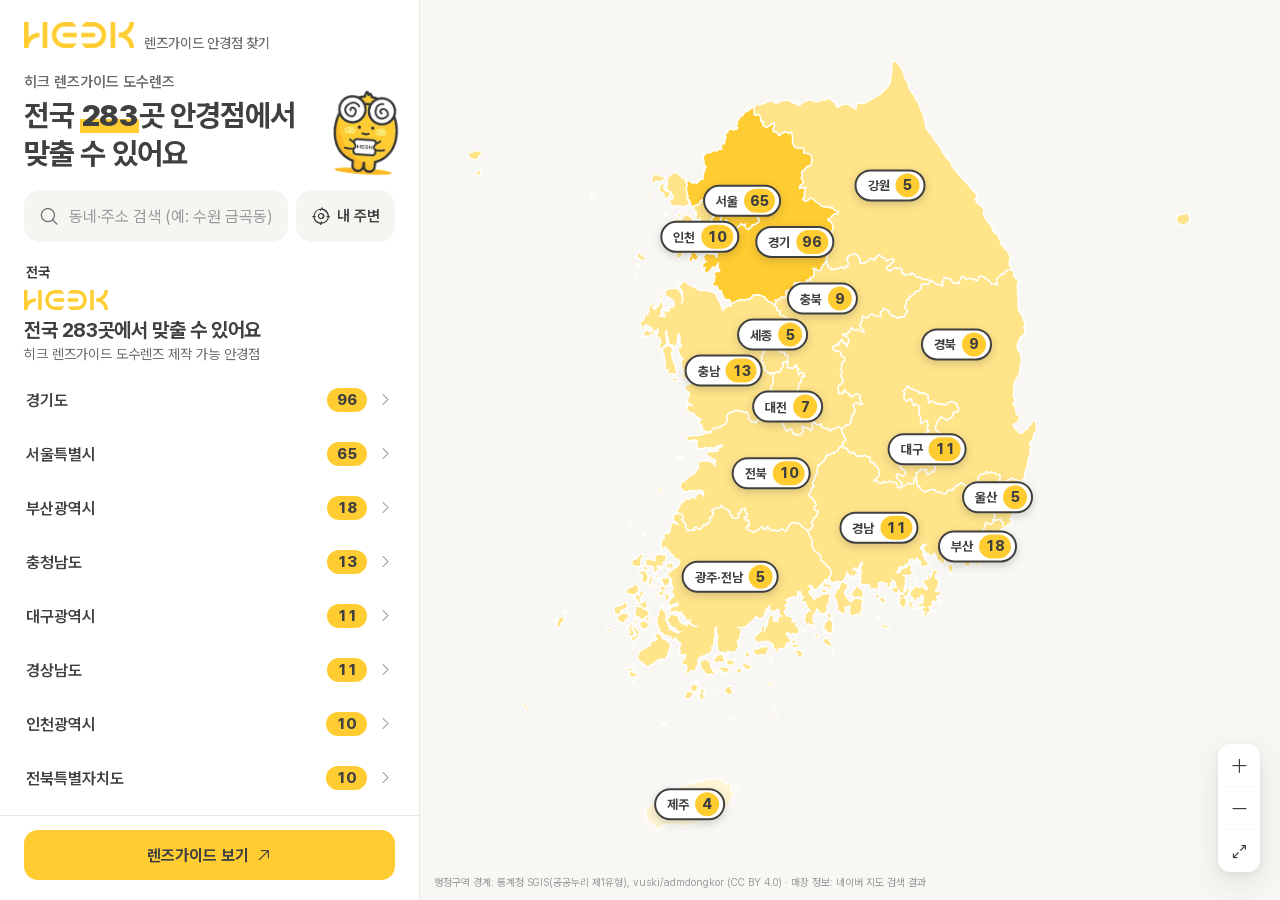
==== commit d12171ee: "안경점 찾기 문구 정정 · 숨은 탭 첫 화면 버그 수정 - 「이용자 제보」 삭제(제보 창구 없음), 제휴 · 확약 아님 명시, 목록 삭제 · 정정 메일 추가 - 방문 팁 「전화로 " ====
--- a/stores/index.html
+++ b/stores/index.html
@@ -13,7 +13,7 @@
 <link rel="preload" href="data/stores.json" as="fetch" crossorigin>
 <link rel="stylesheet" href="assets/font/pretendard.css">
 <link rel="stylesheet" href="assets/icons/regular.css">
-<link rel="stylesheet" href="app.css?v=9">
+<link rel="stylesheet" href="app.css?v=11">
 </head>
 <body>
 <div class="app" id="app">
@@ -72,8 +72,8 @@
 </div>
 
 <template id="tplNotice">
-  <p class="notice">공개된 정보와 이용자 제보를 바탕으로, VR 렌즈 도수 제작 경험이 있는 것으로 알려진 안경점입니다. 안경사 변경, 렌즈 재고 등 매장 사정에 따라 제작이 어려울 수 있으며 제작을 보장하지는 않습니다.<span class="src">지도 경계: 통계청 SGIS(공공누리 제1유형), vuski/admdongkor(CC BY 4.0) · 매장 정보: 네이버 지도 검색 결과</span></p>
+  <p class="notice">공개된 정보를 바탕으로, VR 렌즈 도수 제작 경험이 있는 것으로 알려진 안경점입니다. 안경점과 제휴하거나 제작을 확약받은 목록이 아니며, 안경사 변경 · 렌즈 재고 등 매장 사정에 따라 제작이 어려울 수 있습니다. 목록에 없는 동네 안경점에서도 맞출 수 있는 경우가 많습니다. 목록 삭제 · 정정 요청: <a href="mailto:moremetaglass@gmail.com">moremetaglass@gmail.com</a><span class="src">지도 경계: 통계청 SGIS(공공누리 제1유형), vuski/admdongkor(CC BY 4.0) · 매장 정보: 네이버 지도 검색 결과</span></p>
 </template>
-<script src="app.js?v=9" defer></script>
+<script src="app.js?v=11" defer></script>
 </body>
 </html>
